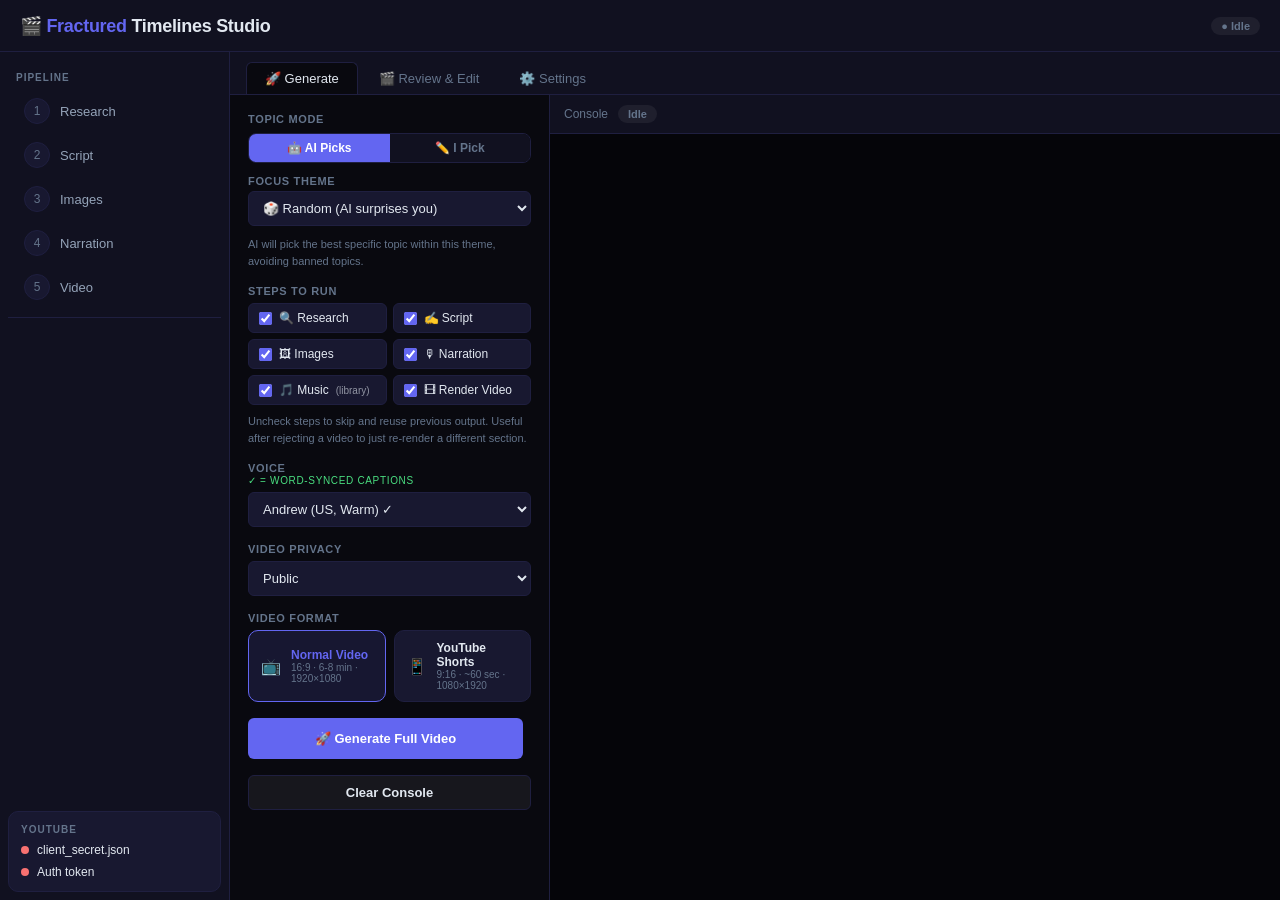
==== gui_templates/index.html @ 2333ca4b "Initial release — YouTube AI Studio v1.0" ====
<!DOCTYPE html>
<html lang="en">
<head>
<meta charset="UTF-8">
<meta name="viewport" content="width=device-width, initial-scale=1.0">
<title>YouTube AI Agent Studio</title>
<style>
*,*::before,*::after{box-sizing:border-box;margin:0;padding:0}
:root{
  --bg:#09090f;--surface:#111120;--surface2:#181830;--border:#1f1f40;
  --primary:#6366f1;--accent:#a78bfa;--amber:#fbbf24;
  --green:#34d399;--red:#f87171;--blue:#60a5fa;
  --text:#e2e8f0;--muted:#64748b;--dim:#94a3b8;
  --r:10px;--r-sm:6px;
}
html,body{height:100%;overflow:hidden;font-family:-apple-system,BlinkMacSystemFont,"Segoe UI",sans-serif;background:var(--bg);color:var(--text);font-size:14px}

/* ── Layout ── */
.app{display:grid;grid-template-columns:230px 1fr;grid-template-rows:52px 1fr;height:100vh}
.topbar{grid-column:1/-1;background:var(--surface);border-bottom:1px solid var(--border);
  display:flex;align-items:center;gap:12px;padding:0 20px;z-index:10}
.topbar .logo{font-size:18px;font-weight:700;color:var(--text);letter-spacing:-.3px}
.topbar .logo span{color:var(--primary)}
.topbar-right{margin-left:auto;display:flex;align-items:center;gap:10px}
.sidebar{background:var(--surface);border-right:1px solid var(--border);
  display:flex;flex-direction:column;overflow:hidden;padding-top:8px}
.main{overflow:hidden;display:flex;flex-direction:column;min-height:0;height:100%}

/* ── Sidebar stages ── */
.section-label{font-size:10px;font-weight:600;letter-spacing:.1em;color:var(--muted);
  padding:12px 16px 6px;text-transform:uppercase}
.stage{display:flex;align-items:center;gap:10px;padding:8px 16px;
  border-radius:var(--r-sm);margin:1px 8px;cursor:default;transition:background .15s}
.stage:hover{background:rgba(255,255,255,.04)}
.stage-icon{width:26px;height:26px;border-radius:50%;display:flex;align-items:center;
  justify-content:center;font-size:12px;flex-shrink:0;border:1.5px solid var(--border)}
.stage-name{font-size:13px;color:var(--dim)}
.stage.pending .stage-icon{background:var(--surface2);color:var(--muted)}
.stage.running .stage-icon{background:rgba(99,102,241,.2);border-color:var(--primary);
  color:var(--primary);animation:pulse 1s infinite}
.stage.done .stage-icon{background:rgba(52,211,153,.15);border-color:var(--green);color:var(--green)}
.stage.error .stage-icon{background:rgba(248,113,113,.15);border-color:var(--red);color:var(--red)}
@keyframes pulse{0%,100%{opacity:1}50%{opacity:.5}}

.yt-panel{margin:auto 8px 8px;padding:12px;background:var(--surface2);
  border:1px solid var(--border);border-radius:var(--r)}
.yt-row{display:flex;align-items:center;gap:8px;margin-bottom:8px;font-size:12px}
.yt-dot{width:8px;height:8px;border-radius:50%;flex-shrink:0}
.yt-dot.ok{background:var(--green)}.yt-dot.bad{background:var(--red)}

/* ── Tabs ── */
.tabs{display:flex;gap:2px;padding:10px 16px 0;background:var(--surface);
  border-bottom:1px solid var(--border)}
.tab{padding:8px 18px;border-radius:var(--r-sm) var(--r-sm) 0 0;cursor:pointer;
  font-size:13px;font-weight:500;color:var(--muted);border:1px solid transparent;
  border-bottom:none;transition:all .15s}
.tab:hover{color:var(--text);background:rgba(255,255,255,.04)}
.tab.active{color:var(--text);background:var(--bg);border-color:var(--border);
  border-bottom-color:var(--bg)}
.tab-content{display:none;flex:1;overflow:hidden;min-height:0}
.tab-content.active{display:flex;flex-direction:column;min-height:0}
/* Settings tab: let the inner .settings-scroll div actually scroll */
#tab-settings{overflow:hidden;}

/* ── Generate tab ── */
.gen-layout{display:grid;grid-template-columns:320px 1fr;gap:0;height:100%;overflow:hidden}
.gen-options{padding:18px;border-right:1px solid var(--border);overflow-y:auto;display:flex;flex-direction:column;gap:16px}
.gen-console{display:flex;flex-direction:column;overflow:hidden}

.field-label{font-size:11px;font-weight:600;color:var(--muted);text-transform:uppercase;letter-spacing:.06em;margin-bottom:6px}
input[type=text],textarea,select{
  width:100%;background:var(--surface2);border:1px solid var(--border);
  border-radius:var(--r-sm);color:var(--text);padding:8px 10px;font-size:13px;
  font-family:inherit;transition:border-color .15s;outline:none;resize:vertical}
input[type=text]:focus,textarea:focus,select:focus{border-color:var(--primary)}
input[type=range]{width:100%;accent-color:var(--primary)}

.steps-grid{display:grid;grid-template-columns:1fr 1fr;gap:6px}
.step-check{display:flex;align-items:center;gap:7px;padding:7px 10px;
  background:var(--surface2);border:1px solid var(--border);border-radius:var(--r-sm);
  cursor:pointer;font-size:12px;transition:border-color .15s}
.step-check:hover{border-color:var(--primary)}
.step-check input{accent-color:var(--primary);cursor:pointer}

.btn{display:inline-flex;align-items:center;justify-content:center;gap:7px;
  padding:9px 18px;border:none;border-radius:var(--r-sm);font-size:13px;
  font-weight:600;cursor:pointer;transition:opacity .15s,transform .1s;
  font-family:inherit;white-space:nowrap}
.btn:hover{opacity:.88}.btn:active{transform:scale(.98)}.btn:disabled{opacity:.4;cursor:not-allowed}
.btn-primary{background:var(--primary);color:#fff}
.btn-success{background:var(--green);color:#052e16}
.btn-danger{background:rgba(248,113,113,.15);color:var(--red);border:1px solid rgba(248,113,113,.3)}
.btn-ghost{background:rgba(255,255,255,.06);color:var(--text);border:1px solid var(--border)}
.btn-amber{background:var(--amber);color:#451a03}
.btn-full{width:100%}

.console-bar{display:flex;align-items:center;gap:10px;padding:10px 14px;
  background:var(--surface);border-bottom:1px solid var(--border);font-size:12px;color:var(--muted)}
.console-body{flex:1;overflow-y:auto;padding:10px 14px;font-size:12px;
  font-family:"Consolas","Courier New",monospace;line-height:1.7;background:#050509}
.console-body::-webkit-scrollbar{width:4px}
.console-body::-webkit-scrollbar-thumb{background:var(--border);border-radius:4px}
.log-info{color:#94a3b8}
.log-warn{color:var(--amber)}
.log-error{color:var(--red)}
.log-success{color:var(--green)}
.log-stage{color:var(--accent);font-weight:600}

/* ── Review tab ── */
.review-layout{display:grid;grid-template-columns:1fr 380px;height:100%;overflow:hidden}
.review-left{display:flex;flex-direction:column;padding:16px;gap:12px;overflow-y:auto}
.review-right{border-left:1px solid var(--border);display:flex;flex-direction:column;overflow:hidden}

.video-wrap{position:relative;background:#000;border-radius:var(--r);overflow:hidden;aspect-ratio:16/9}
.video-wrap video{width:100%;height:100%;display:block}
.no-video{display:flex;align-items:center;justify-content:center;
  height:100%;color:var(--muted);font-size:13px;flex-direction:column;gap:8px}

.thumb-wrap{position:relative;border-radius:var(--r);overflow:hidden;aspect-ratio:16/9;
  background:var(--surface2);border:1px solid var(--border)}
.thumb-wrap img{width:100%;height:100%;object-fit:cover;display:block}
.thumb-wrap .no-thumb{display:flex;align-items:center;justify-content:center;
  height:100%;color:var(--muted);font-size:12px}

.edit-panel{display:flex;flex-direction:column;overflow-y:auto;padding:16px;gap:14px}
.tag-list{display:flex;flex-wrap:wrap;gap:6px;margin-top:4px}
.tag{background:rgba(99,102,241,.15);color:var(--accent);border:1px solid rgba(99,102,241,.3);
  border-radius:20px;padding:3px 10px;font-size:11px;cursor:pointer}
.tag:hover{background:rgba(99,102,241,.3)}

.upload-section{padding:14px 16px;border-top:1px solid var(--border);background:var(--surface)}
.upload-row{display:flex;gap:8px;align-items:center;margin-top:10px}
.upload-mode-btn{padding:5px 14px;border-radius:var(--r-sm);font-size:12px;font-weight:600;cursor:pointer;border:1px solid var(--border);color:var(--muted);background:transparent;transition:all .15s;font-family:inherit}
.upload-mode-btn.active{background:var(--primary);color:#fff;border-color:var(--primary)}
.upload-mode-btn:hover:not(.active){color:var(--text);background:rgba(255,255,255,.06)}
.progress-bar-wrap{height:4px;background:var(--border);border-radius:4px;overflow:hidden;margin-top:8px}
.progress-bar-fill{height:100%;background:var(--primary);border-radius:4px;transition:width .3s}

/* ── Settings tab ── */
.settings-scroll{
  /* flex:1 + height:0 is the reliable way to make a flex child scrollable */
  flex:1;height:0;
  overflow-y:auto;
  overflow-x:hidden;
  padding:16px 20px 32px;
  display:flex;flex-direction:column;gap:16px;
  /* Smooth scrolling and prevent layout blowout */
  min-height:0;
  -webkit-overflow-scrolling:touch;
}
/* Readable inputs at any zoom level */
.settings-field input,.settings-field select,.settings-field textarea{
  font-size:14px;
  min-height:34px;
  width:100%;
}
.settings-section{
  background:var(--surface);border:1px solid var(--border);
  border-radius:var(--r);overflow:hidden;flex-shrink:0;
}
.settings-header{
  padding:11px 16px;background:var(--surface2);
  border-bottom:1px solid var(--border);
  font-size:11px;font-weight:700;color:var(--muted);
  text-transform:uppercase;letter-spacing:.08em;
  display:flex;align-items:center;gap:8px;
  cursor:pointer;user-select:none;
}
.settings-header:hover{color:var(--dim)}
.settings-header .caret{margin-left:auto;transition:transform .2s;font-size:10px;opacity:.5}
.settings-section.collapsed .caret{transform:rotate(-90deg)}
.settings-section.collapsed .settings-body{display:none}
.settings-body{padding:14px 16px;display:flex;flex-direction:column;gap:10px}
/* Single-column field layout — label above input */
.settings-field{display:flex;flex-direction:column;gap:5px}
.settings-field .field-label{margin-bottom:0}
/* Two-column layout for compact pairs (speed+pitch, zoom start+end) */
.settings-cols{display:grid;grid-template-columns:1fr 1fr;gap:10px}
/* Inline row for range slider + live value */
.range-row{display:flex;align-items:center;gap:10px}
.range-row input[type=range]{flex:1}
.range-val{font-size:12px;font-weight:600;color:var(--primary);min-width:38px;text-align:right}
.voice-options{display:grid;grid-template-columns:1fr 1fr;gap:8px}

/* ── Status chips ── */
.chip{display:inline-flex;align-items:center;gap:5px;padding:3px 10px;
  border-radius:20px;font-size:11px;font-weight:600}
.chip-running{background:rgba(99,102,241,.2);color:var(--primary)}
.chip-done{background:rgba(52,211,153,.15);color:var(--green)}
.chip-idle{background:rgba(255,255,255,.06);color:var(--muted)}
.chip-error{background:rgba(248,113,113,.15);color:var(--red)}

/* ── Format selector buttons ── */
.fmt-btn{display:flex;align-items:center;gap:10px;flex:1;padding:10px 12px;
  background:var(--surface2);border:1.5px solid var(--border);border-radius:var(--r);
  cursor:pointer;text-align:left;color:var(--text);font-family:inherit;transition:all .15s}
.fmt-btn:hover{border-color:var(--primary);background:rgba(99,102,241,.08)}
.fmt-btn.fmt-active{border-color:var(--primary);background:rgba(99,102,241,.15)}
.fmt-btn.fmt-active div:first-child{color:var(--primary)}

/* ── Misc ── */
.divider{height:1px;background:var(--border);margin:4px 0}
.help-text{font-size:11px;color:var(--muted);margin-top:4px;line-height:1.5}
.url-link{color:var(--primary);text-decoration:none;font-size:12px;word-break:break-all}
.url-link:hover{text-decoration:underline}
.badge{padding:2px 8px;border-radius:20px;font-size:10px;font-weight:700;
  background:rgba(99,102,241,.2);color:var(--primary)}
.flex-row{display:flex;align-items:center;gap:8px}
</style>
</head>
<body>

<div class="app">

  <!-- ── Top bar ── -->
  <header class="topbar">
    <div class="logo">🎬 <span>Fractured</span> Timelines Studio</div>
    <div class="topbar-right">
      <span id="status-chip" class="chip chip-idle">● Idle</span>
    </div>
  </header>

  <!-- ── Sidebar ── -->
  <aside class="sidebar">
    <div class="section-label">Pipeline</div>

    <div class="stage pending" id="stage-research">
      <div class="stage-icon">1</div>
      <div>
        <div class="stage-name">Research</div>
      </div>
    </div>
    <div class="stage pending" id="stage-script">
      <div class="stage-icon">2</div>
      <div class="stage-name">Script</div>
    </div>
    <div class="stage pending" id="stage-images">
      <div class="stage-icon">3</div>
      <div class="stage-name">Images</div>
    </div>
    <div class="stage pending" id="stage-narration">
      <div class="stage-icon">4</div>
      <div class="stage-name">Narration</div>
    </div>
    <div class="stage pending" id="stage-video">
      <div class="stage-icon">5</div>
      <div class="stage-name">Video</div>
    </div>

    <div class="divider" style="margin:8px"></div>

    <div class="yt-panel">
      <div class="section-label" style="padding:0 0 8px">YouTube</div>
      <div class="yt-row">
        <div class="yt-dot bad" id="yt-secret-dot"></div>
        <span id="yt-secret-label">client_secret.json</span>
      </div>
      <div class="yt-row" style="margin-bottom:0">
        <div class="yt-dot bad" id="yt-token-dot"></div>
        <span id="yt-token-label">Auth token</span>
      </div>
    </div>
  </aside>

  <!-- ── Main ── -->
  <main class="main">
    <div class="tabs">
      <div class="tab active" onclick="switchTab('generate')">🚀 Generate</div>
      <div class="tab" onclick="switchTab('review')">🎬 Review & Edit</div>
      <div class="tab" onclick="switchTab('settings')">⚙️ Settings</div>
    </div>

    <!-- ════ GENERATE TAB ════ -->
    <div class="tab-content active" id="tab-generate">
      <div class="gen-layout">

        <!-- Options panel -->
        <div class="gen-options">
          <!-- ══ Topic / Focus selector ══ -->
          <div id="topic-section">

            <!-- Mode toggle -->
            <div class="field-label" style="margin-bottom:8px">Topic Mode</div>
            <div style="display:flex;gap:0;border:1px solid var(--border,#333);border-radius:8px;overflow:hidden;margin-bottom:12px">
              <button id="mode-ai" onclick="setTopicMode('ai')"
                style="flex:1;padding:7px 0;font-size:12px;font-weight:600;border:none;cursor:pointer;
                       background:var(--primary,#6366f1);color:#fff;transition:background .2s">
                🤖 AI Picks
              </button>
              <button id="mode-manual" onclick="setTopicMode('manual')"
                style="flex:1;padding:7px 0;font-size:12px;font-weight:600;border:none;cursor:pointer;
                       background:var(--surface,#1a1a2e);color:var(--muted,#888);transition:background .2s">
                ✏️ I Pick
              </button>
            </div>

            <!-- AI mode panel -->
            <div id="panel-ai">
              <div class="field-label" style="margin-bottom:4px">Focus Theme</div>
              <select id="focus-angle-select" style="margin-bottom:6px"
                      onchange="document.getElementById('focus-angle-custom').style.display=this.value==='__custom__'?'block':'none'">
                <option value="">🎲 Random (AI surprises you)</option>
                <option value="Theoretical Physics &amp; Time Travel">⏱ Theoretical Physics &amp; Time Travel</option>
                <option value="The Dark Forest Theory &amp; Aliens">👽 Dark Forest Theory &amp; Aliens</option>
                <option value="Existential Human Psychology &amp; Illusions">🧠 Existential Psychology &amp; Illusions</option>
                <option value="Frightening AI Futures &amp; Simulation Theory">🤖 Frightening AI Futures</option>
                <option value="Mind-bending Mathematical Paradoxes">♾ Mathematical Paradoxes</option>
                <option value="The limits of Human Biology &amp; Immortality">🧬 Human Biology &amp; Immortality</option>
                <option value="Quantum Mechanics &amp; Alternate Realities">⚛ Quantum Mechanics &amp; Alternate Realities</option>
                <option value="Cosmic scale, Black Holes, and the end of the Universe">🌌 Black Holes &amp; End of Universe</option>
                <option value="Neuroscience &amp; the Mystery of Consciousness">🔬 Neuroscience &amp; Consciousness</option>
                <option value="Ancient Civilisations &amp; Lost History">🏛 Ancient Civilisations &amp; Lost History</option>
                <option value="Cutting-edge Biotechnology &amp; Genetic Engineering">🧪 Biotech &amp; Genetic Engineering</option>
                <option value="The Future of Space Colonisation">🚀 Future of Space Colonisation</option>
                <option value="__custom__">✏️ Custom theme…</option>
              </select>
              <input type="text" id="focus-angle-custom"
                     placeholder="Describe your custom theme…"
                     style="display:none;margin-bottom:6px">
              <div class="help-text">AI will pick the best specific topic within this theme, avoiding banned topics.</div>
            </div>

            <!-- Manual mode panel -->
            <div id="panel-manual" style="display:none">
              <div class="field-label" style="margin-bottom:4px">Exact Topic</div>
              <input type="text" id="topic-input"
                     placeholder="e.g. Why black holes might be the key to time travel">
              <div class="help-text">Gemini will write a script about <strong>this exact topic</strong> — no creative substitution.</div>
            </div>

          </div>

          <div>
            <div class="field-label">Steps to run</div>
            <div class="steps-grid">
              <label class="step-check"><input type="checkbox" id="step-research" checked> 🔍 Research</label>
              <label class="step-check"><input type="checkbox" id="step-script" checked> ✍️ Script</label>
              <label class="step-check"><input type="checkbox" id="step-images" checked> 🖼 Images</label>
              <label class="step-check"><input type="checkbox" id="step-narration" checked> 🎙 Narration</label>
              <label class="step-check"><input type="checkbox" id="step-music" checked> 🎵 Music <span style="font-size:10px;opacity:0.6">(library)</span></label>
              <label class="step-check"><input type="checkbox" id="step-video" checked> 🎞 Render Video</label>
            </div>
            <div class="help-text" style="margin-top:8px">Uncheck steps to skip and reuse previous output. Useful after rejecting a video to just re-render a different section.</div>
          </div>

          <div>
            <div class="field-label">Voice<br><span style="font-size:10px;font-weight:400;color:var(--success,#4ade80)">✓ = word-synced captions</span></div>
            <select id="quick-voice" onchange="applyQuickVoice(this.value)">
              <option value="en-US-AndrewNeural">Andrew (US, Warm) ✓</option>
              <option value="en-US-BrianNeural">Brian (US, Calm)</option>
              <option value="en-GB-LibbyNeural">Libby (UK, Clear) ✓</option>
              <option value="en-US-GuyNeural">Guy (US, Neutral)</option>
              <option value="en-GB-RyanNeural">Ryan (UK, Warm)</option>
              <option value="en-US-AriaNeural">Aria (US, Female)</option>
              <option value="en-GB-SoniaNeural">Sonia (UK, Female)</option>
              <option value="en-US-ChristopherNeural">Christopher (US, Deep)</option>
            </select>
          </div>

          <div>
            <div class="field-label">Video privacy</div>
            <select id="quick-privacy">
              <option value="public">Public</option>
              <option value="unlisted">Unlisted</option>
              <option value="private">Private</option>
            </select>
          </div>

          <div>
            <div class="field-label">Video Format</div>
            <div style="display:flex;gap:8px">
              <button id="fmt-normal" class="fmt-btn fmt-active" onclick="setFormat('normal')">
                <span style="font-size:16px">📺</span>
                <span>
                  <div style="font-weight:700;font-size:12px">Normal Video</div>
                  <div style="font-size:10px;color:var(--muted)">16:9 · 6-8 min · 1920×1080</div>
                </span>
              </button>
              <button id="fmt-shorts" class="fmt-btn" onclick="setFormat('shorts')">
                <span style="font-size:16px">📱</span>
                <span>
                  <div style="font-weight:700;font-size:12px">YouTube Shorts</div>
                  <div style="font-size:10px;color:var(--muted)">9:16 · ~60 sec · 1080×1920</div>
                </span>
              </button>
            </div>
          </div>

          <div style="display:grid;grid-template-columns:1fr auto;gap:8px">
            <button class="btn btn-primary btn-full" id="gen-btn" onclick="startGeneration()" style="padding:13px">
              🚀 Generate Full Video
            </button>
            <button class="btn btn-danger" id="stop-btn" onclick="stopPipeline()"
                    style="padding:13px 16px;display:none" title="Stop after current step">
              ⏹ Stop
            </button>
          </div>
          <button class="btn btn-ghost btn-full" onclick="clearConsole()">Clear Console</button>
        </div>

        <!-- Console -->
        <div class="gen-console">
          <div class="console-bar">
            <span>Console</span>
            <span id="console-status" class="chip chip-idle">Idle</span>
          </div>
          <div class="console-body" id="console"></div>
        </div>
      </div>
    </div>

    <!-- ════ REVIEW TAB ════ -->
    <div class="tab-content" id="tab-review">
      <div class="review-layout">

        <!-- Left: video + thumbnail -->
        <div class="review-left">
          <div>
            <div class="field-label" style="margin-bottom:8px">Video Preview</div>
            <div class="video-wrap" id="video-wrap">
              <div class="no-video">
                <span style="font-size:32px">🎬</span>
                <span>Generate a video first</span>
              </div>
            </div>
          </div>

          <div>
            <div class="flex-row" style="margin-bottom:8px">
              <div class="field-label" style="margin:0">Thumbnail</div>
              <button class="btn btn-ghost" style="padding:5px 12px;font-size:11px" onclick="regenThumbnail()">↻ Regenerate</button>
            </div>
            <div class="thumb-wrap" id="thumb-wrap">
              <div class="no-thumb">No thumbnail yet</div>
            </div>
            <div class="help-text" style="margin-top:6px">Thumbnail is auto-generated from your title + stock image. Edit the title on the right and click ↻ Regenerate to update it.</div>
          </div>

          <div id="video-info" style="display:none">
            <div class="field-label" style="margin-bottom:6px">Video info</div>
            <div style="font-size:12px;color:var(--muted);display:flex;flex-direction:column;gap:4px">
              <div>Topic: <span id="info-topic" style="color:var(--dim)"></span></div>
              <div>Hook: <span id="info-hook" style="color:var(--dim)"></span></div>
            </div>
          </div>
        </div>

        <!-- Right: edit panel + upload -->
        <div class="review-right">
          <div class="edit-panel">
            <div class="field-label" style="margin-bottom:4px">Video Title</div>
            <input type="text" id="edit-title" placeholder="Video title…" oninput="markDirty()">
            <div class="help-text">Keep under 70 characters for best YouTube display.</div>

            <div>
              <div class="flex-row" style="margin-bottom:6px">
                <div class="field-label" style="margin:0">Description</div>
                <button class="btn btn-ghost" style="padding:4px 10px;font-size:11px" onclick="regenDescription()">✨ AI Rewrite</button>
              </div>
              <textarea id="edit-desc" rows="12" style="font-size:12px" placeholder="Video description…" oninput="markDirty()"></textarea>
            </div>

            <div>
              <div class="field-label" style="margin-bottom:6px">Tags <span style="color:var(--muted);font-weight:400">(click to remove)</span></div>
              <div class="tag-list" id="tag-list"></div>
              <input type="text" id="new-tag" placeholder="Add tag, press Enter" style="margin-top:8px"
                     onkeydown="if(event.key==='Enter')addTag(this.value.trim())&&(this.value='')">
            </div>

            <button class="btn btn-primary btn-full" id="save-btn" onclick="saveEdits()" disabled>Save Changes</button>

            <div id="sections-list">
              <div class="field-label" style="margin-bottom:6px">Script Sections</div>
              <div id="sections-inner" style="display:flex;flex-direction:column;gap:4px"></div>
            </div>
          </div>

          <div class="upload-section">
            <div style="font-size:12px;font-weight:600;color:var(--dim);margin-bottom:10px">Upload to YouTube</div>

            <!-- Tab switcher -->
            <div style="display:flex;gap:4px;margin-bottom:10px">
              <button class="upload-mode-btn active" id="utab-now" onclick="switchUploadMode('now')">Upload Now</button>
              <button class="upload-mode-btn" id="utab-schedule" onclick="switchUploadMode('schedule')">📅 Schedule</button>
            </div>

            <!-- Upload Now pane -->
            <div id="upane-now">
              <div class="upload-row">
                <select id="upload-privacy" style="flex:1">
                  <option value="public">Public</option>
                  <option value="unlisted">Unlisted</option>
                  <option value="private">Private</option>
                </select>
                <button class="btn btn-success" id="upload-btn" onclick="uploadToYouTube()">
                  ▲ Upload
                </button>
              </div>
            </div>

            <!-- Schedule pane -->
            <div id="upane-schedule" style="display:none">
              <div style="font-size:11px;color:var(--muted);margin-bottom:8px;line-height:1.5">
                Video uploads immediately but goes public at the chosen date &amp; time.<br>
                Requires a <strong style="color:var(--dim)">verified YouTube channel</strong>.
              </div>
              <div style="display:flex;flex-direction:column;gap:8px">
                <input type="datetime-local" id="schedule-datetime" style="font-size:12px;background:var(--surface2);border:1px solid var(--border);border-radius:var(--r-sm);color:var(--text);padding:7px 10px;outline:none;width:100%;color-scheme:dark">
                <div class="upload-row">
                  <select id="schedule-privacy" style="flex:1">
                    <option value="public">Public at scheduled time</option>
                    <option value="unlisted">Unlisted at scheduled time</option>
                  </select>
                  <button class="btn btn-amber" id="schedule-btn" onclick="scheduleUpload()">
                    📅 Schedule
                  </button>
                </div>
              </div>
            </div>

            <div class="progress-bar-wrap" id="upload-progress-wrap" style="display:none">
              <div class="progress-bar-fill" id="upload-progress-fill" style="width:0%"></div>
            </div>
            <div id="upload-status" style="font-size:11px;color:var(--muted);margin-top:6px"></div>
            <div id="yt-url-wrap" style="display:none;margin-top:6px">
              <a id="yt-url-link" class="url-link" target="_blank"></a>
            </div>
          </div>
        </div>
      </div>
    </div>

    <!-- ════ SETTINGS TAB ════ -->
    <div class="tab-content" id="tab-settings">
      <div class="settings-scroll">

        <!-- ── API Keys ── -->
        <div class="settings-section">
          <div class="settings-header" onclick="toggleSection(this)">🔑 API Keys <span class="caret">▾</span></div>
          <div class="settings-body">
            <div class="settings-field">
              <div class="field-label">Gemini API Key</div>
              <input type="text" id="s-gemini" placeholder="Your Gemini API key">
            </div>
            <div class="settings-field">
              <div class="field-label">Pexels API Key</div>
              <input type="text" id="s-pexels" placeholder="Your Pexels API key">
            </div>
            <div class="help-text">Keys are saved to config.py. Get Gemini free at <strong>aistudio.google.com</strong>, Pexels at <strong>pexels.com/api</strong>.</div>
          </div>
        </div>

        <!-- ── Channel ── -->
        <div class="settings-section">
          <div class="settings-header" onclick="toggleSection(this)">📺 Channel <span class="caret">▾</span></div>
          <div class="settings-body">
            <div class="settings-field">
              <div class="field-label">Channel Name</div>
              <input type="text" id="s-channel-name">
            </div>
            <div class="settings-field">
              <div class="field-label">Channel Description</div>
              <textarea id="s-channel-desc" rows="5" style="font-size:12px"></textarea>
              <div class="help-text">Tells the AI what kind of videos to make. Be specific about topics, style, and audience.</div>
            </div>
          </div>
        </div>

        <!-- ── Voice ── -->
        <div class="settings-section">
          <div class="settings-header" onclick="toggleSection(this)">🎙 Voice (Edge TTS — Free) <span class="caret">▾</span></div>
          <div class="settings-body">
            <div class="settings-field">
              <div class="field-label">Voice</div>
              <select id="s-voice">
                <optgroup label="✓ Word-synced captions (best quality)">
                  <option value="en-US-AndrewNeural">Andrew (US, Warm male)</option>
                  <option value="en-GB-LibbyNeural">Libby (UK, Clear female)</option>
                </optgroup>
                <optgroup label="Sentence-level captions (good quality)">
                  <option value="en-US-BrianNeural">Brian (US, Calm male)</option>
                  <option value="en-US-GuyNeural">Guy (US, Neutral male)</option>
                  <option value="en-GB-RyanNeural">Ryan (UK, Warm male)</option>
                  <option value="en-US-ChristopherNeural">Christopher (US, Deep male)</option>
                  <option value="en-US-AriaNeural">Aria (US, Expressive female)</option>
                  <option value="en-GB-SoniaNeural">Sonia (UK, Clear female)</option>
                  <option value="en-AU-NatashaNeural">Natasha (AU, female)</option>
                </optgroup>
              </select>
            </div>
            <div class="settings-cols">
              <div class="settings-field">
                <div class="field-label">Speed</div>
                <div class="range-row">
                  <input type="range" id="s-voice-rate-range" min="-20" max="20" value="-5"
                         oninput="document.getElementById('s-voice-rate').value=this.value+'%';document.getElementById('s-voice-rate-val').textContent=this.value+'%'">
                  <span class="range-val" id="s-voice-rate-val">-5%</span>
                </div>
                <input type="hidden" id="s-voice-rate" value="-5%">
              </div>
              <div class="settings-field">
                <div class="field-label">Pitch</div>
                <div class="range-row">
                  <input type="range" id="s-voice-pitch-range" min="-10" max="10" value="-3"
                         oninput="document.getElementById('s-voice-pitch').value=this.value+'Hz';document.getElementById('s-voice-pitch-val').textContent=this.value+'Hz'">
                  <span class="range-val" id="s-voice-pitch-val">-3Hz</span>
                </div>
                <input type="hidden" id="s-voice-pitch" value="-3Hz">
              </div>
            </div>
          </div>
        </div>

        <!-- ── AI Model ── -->
        <div class="settings-section">
          <div class="settings-header" onclick="toggleSection(this)">🤖 AI Model <span class="caret">▾</span></div>
          <div class="settings-body">
            <div class="settings-field">
              <div class="field-label">Starting Model</div>
              <select id="s-model">
                <option value="gemini-2.5-flash">gemini-2.5-flash — highest quality (500 req/day free)</option>
                <option value="gemini-2.5-flash-lite">gemini-2.5-flash-lite — fast + smart</option>
                <option value="gemma-4-31b-it">gemma-4-31b-it — Gemma 4 31B (strong reasoning, free)</option>
                <option value="gemini-2.0-flash" selected>gemini-2.0-flash — recommended (1500 req/day free)</option>
                <option value="gemini-2.0-flash-lite">gemini-2.0-flash-lite — fastest (1500 req/day free)</option>
                <option value="gemma-3-27b-it">gemma-3-27b-it — Gemma 3 27B</option>
                <option value="gemini-1.5-flash-001">gemini-1.5-flash-001 — reliable fallback</option>
                <option value="gemini-1.5-pro-001">gemini-1.5-pro-001 — pro quality fallback</option>
              </select>
              <div style="font-size:11px;color:var(--muted);margin-top:4px;line-height:1.5">
                The chain starts here and automatically falls back through all remaining models
                if quota or errors are hit — so generation always completes.
              </div>
            </div>
          </div>
        </div>

        <!-- ── Video Style ── -->
        <div class="settings-section">
          <div class="settings-header" onclick="toggleSection(this)">🎨 Video Style <span class="caret">▾</span></div>
          <div class="settings-body">

            <div class="settings-field">
              <div class="field-label">Overlay Opacity</div>
              <div class="range-row">
                <input type="range" id="s-overlay" min="0" max="100" value="62"
                       oninput="document.getElementById('s-overlay-val').textContent=this.value+'%'">
                <span class="range-val" id="s-overlay-val">62%</span>
              </div>
              <div class="help-text">Higher = darker overlay = easier to read text but less image visible.</div>
            </div>

            <div class="settings-field">
              <div class="field-label">Render Quality</div>
              <select id="s-render-preset">
                <option value="ultrafast">⚡ Fast (ultrafast) — quickest, larger file</option>
                <option value="veryfast">⚖️ Balanced (veryfast) — recommended</option>
                <option value="medium">🎬 High Quality (medium) — best quality, ~3× slower</option>
              </select>
            </div>

            <div class="settings-cols">
              <div class="settings-field">
                <div class="field-label">Ken Burns Zoom Start</div>
                <input type="text" id="s-kb-start" value="1.00">
              </div>
              <div class="settings-field">
                <div class="field-label">Ken Burns Zoom End</div>
                <input type="text" id="s-kb-end" value="1.10">
              </div>
            </div>

            <div class="settings-field">
              <div class="field-label">B-roll Interval</div>
              <div class="range-row">
                <input type="range" id="s-broll-interval" min="4" max="30" step="1" value="10"
                       oninput="document.getElementById('s-broll-interval-val').textContent=this.value+'s'">
                <span class="range-val" id="s-broll-interval-val">10s</span>
              </div>
              <div class="help-text">How long each background image stays on screen before crossfading. Lower = more dynamic.</div>
            </div>

            <div class="settings-field">
              <div class="field-label">B-roll Crossfade Duration</div>
              <div class="range-row">
                <input type="range" id="s-broll-xfade" min="2" max="20" step="1" value="12"
                       oninput="document.getElementById('s-broll-xfade-val').textContent=(this.value/10).toFixed(1)+'s'">
                <span class="range-val" id="s-broll-xfade-val">1.2s</span>
              </div>
              <div class="help-text">Must be less than the interval above.</div>
            </div>

          </div>
        </div>

        <!-- ── Background Music ── -->
        <div class="settings-section">
          <div class="settings-header" onclick="toggleSection(this)">🎵 Background Music <span style="font-size:10px;font-weight:400;color:var(--muted);margin-left:4px">(local library)</span> <span class="caret">▾</span></div>
          <div class="settings-body">
            <div class="settings-field">
              <label style="display:flex;align-items:center;gap:10px;cursor:pointer">
                <input type="checkbox" id="s-music-enabled" checked style="accent-color:var(--primary);width:16px;height:16px;flex-shrink:0">
                <span style="font-size:13px">Add background music from local library</span>
              </label>
            </div>
            <div class="settings-field">
              <div class="field-label">Volume</div>
              <div class="range-row">
                <input type="range" id="s-music-vol" min="0" max="100" value="12"
                       oninput="document.getElementById('s-music-vol-val').textContent=this.value+'%'">
                <span class="range-val" id="s-music-vol-val">12%</span>
              </div>
              <div class="help-text">
                <span style="color:var(--green)">0–15%</span> subtle &nbsp;·&nbsp;
                <span style="color:#f59e0b">16–35%</span> noticeable &nbsp;·&nbsp;
                <span style="color:var(--red)">36–100%</span> prominent
              </div>
            </div>
            <div class="help-text">Drop MP3 or WAV files into the <code style="background:var(--surface2);padding:1px 5px;border-radius:3px">music library/</code> folder. Tracks are shuffled and looped to match video length exactly.</div>
          </div>
        </div>

        <!-- ── Banned Topics ── -->
        <div class="settings-section">
          <div class="settings-header" onclick="toggleSection(this)">🚫 Banned Topics <span class="caret">▾</span></div>
          <div class="settings-body">
            <div class="help-text" style="margin-bottom:4px">
              Topics listed here are excluded from AI research. Add a topic after you make a video so you never repeat yourself.<br>
              Built-in banned: <em>Boltzmann Brain, Simulation Theory, Quantum Immortality</em> — always applied, don't list them again.
            </div>
            <textarea id="s-banned-topics" rows="6" style="font-size:12px;font-family:monospace"
                      placeholder="One topic per line, e.g:&#10;The Fermi Paradox&#10;Dark Matter&#10;String Theory"></textarea>
            <div style="display:flex;align-items:center;gap:10px">
              <button class="btn btn-ghost" style="font-size:12px;padding:6px 14px" onclick="saveBannedTopics()">💾 Save Banned Topics</button>
              <span id="banned-msg" style="font-size:12px;color:var(--green);display:none">✓ Saved</span>
            </div>
            <div class="help-text">You can also directly edit <code style="background:var(--surface2);padding:1px 5px;border-radius:3px">banned_topics.txt</code>. Changes take effect on the next Research run.</div>
          </div>
        </div>

        <!-- ── Save ── -->
        <div style="display:flex;gap:10px;padding-bottom:8px">
          <button class="btn btn-primary" onclick="saveSettings()">💾 Save All Settings</button>
          <button class="btn btn-ghost" onclick="loadSettings()">↺ Reload</button>
        </div>
        <div id="settings-msg" style="font-size:12px;color:var(--green);display:none">✓ Settings saved</div>

      </div>
    </div>
  </main>
</div>

<script>
// ══════════════════════════════════════════════════════════
//  TAB SWITCHING
// ══════════════════════════════════════════════════════════
function switchTab(name) {
  document.querySelectorAll('.tab').forEach((t,i) => {
    const names = ['generate','review','settings'];
    t.classList.toggle('active', names[i] === name);
  });
  document.querySelectorAll('.tab-content').forEach(c => c.classList.remove('active'));
  document.getElementById('tab-'+name).classList.add('active');
  if (name === 'review') {
    loadReviewData();
    // Pre-fill schedule datetime to tomorrow 9am if blank
    const dtEl = document.getElementById('schedule-datetime');
    if (dtEl && !dtEl.value) {
      const t = new Date(); t.setDate(t.getDate()+1); t.setHours(9,0,0,0);
      dtEl.value = t.toISOString().slice(0,16);
    }
  }
  if (name === 'settings') loadSettings();
}

// ══════════════════════════════════════════════════════════
//  CONSOLE HELPERS
// ══════════════════════════════════════════════════════════
const cons = document.getElementById('console');
function _log(msg, cls='log-info') {
  const el = document.createElement('div');
  el.className = cls;
  // Pretty-format known prefixes
  if (msg.startsWith('[ERROR]'))  el.className = 'log-error';
  else if (msg.startsWith('[WARN]')) el.className = 'log-warn';
  else if (msg.includes('✅') || msg.includes('done') || msg.includes('saved'))
    el.className = 'log-success';
  else if (msg.startsWith('[STAGE]')) {
    el.className = 'log-stage';
    const [name, status] = msg.replace('[STAGE] ','').split(':');
    msg = `Stage: ${name} → ${status}`;
  }
  el.textContent = msg;
  cons.appendChild(el);
  cons.scrollTop = cons.scrollHeight;
}
function clearConsole() { cons.innerHTML = ''; }

// ══════════════════════════════════════════════════════════
//  PIPELINE
// ══════════════════════════════════════════════════════════
let _es = null;
let _pollInterval = null;

// ── Video format toggle ───────────────────────────────────
let _videoType = 'normal';

function setTopicMode(mode) {
  const isAI = mode === 'ai';
  // Toggle button styles
  document.getElementById('mode-ai').style.background     = isAI ? 'var(--primary,#6366f1)' : 'var(--surface,#1a1a2e)';
  document.getElementById('mode-ai').style.color          = isAI ? '#fff' : 'var(--muted,#888)';
  document.getElementById('mode-manual').style.background = isAI ? 'var(--surface,#1a1a2e)' : 'var(--primary,#6366f1)';
  document.getElementById('mode-manual').style.color      = isAI ? 'var(--muted,#888)' : '#fff';
  // Show correct panel
  document.getElementById('panel-ai').style.display     = isAI ? 'block' : 'none';
  document.getElementById('panel-manual').style.display = isAI ? 'none'  : 'block';
}

function setFormat(type) {
  _videoType = type;
  document.getElementById('fmt-normal').classList.toggle('fmt-active', type === 'normal');
  document.getElementById('fmt-shorts').classList.toggle('fmt-active', type === 'shorts');
  // Update generate button label
  document.getElementById('gen-btn').textContent =
    type === 'shorts' ? '📱 Generate YouTube Short' : '🚀 Generate Full Video';
  // Update manual mode placeholder for Shorts vs Normal
  const manualInput = document.getElementById('topic-input');
  if (manualInput) {
    manualInput.placeholder = type === 'shorts'
      ? 'e.g. Why the universe has no centre'
      : 'e.g. Why black holes might be the key to time travel';
  }
}

function startGeneration() {
  const steps = [];
  if (document.getElementById('step-research').checked)  steps.push('research');
  if (document.getElementById('step-script').checked)    steps.push('script');
  if (document.getElementById('step-images').checked)    steps.push('images');
  if (document.getElementById('step-narration').checked) steps.push('narration');
  if (document.getElementById('step-music').checked)     steps.push('music');
  if (document.getElementById('step-video').checked)     steps.push('video');

  // Build topic payload from whichever mode is active
  let topic       = '';
  let focus_angle = '';
  const mode = document.getElementById('panel-manual').style.display === 'none' ? 'ai' : 'manual';
  if (mode === 'manual') {
    topic = (document.getElementById('topic-input').value || '').trim();
  } else {
    const sel = document.getElementById('focus-angle-select').value;
    if (sel === '__custom__') {
      focus_angle = (document.getElementById('focus-angle-custom').value || '').trim();
    } else {
      focus_angle = sel;   // empty string = random; named string = specific angle
    }
  }

  clearConsole();
  setRunning(true);

  fetch('/api/run', {
    method: 'POST',
    headers: {'Content-Type':'application/json'},
    body: JSON.stringify({steps, topic, focus_angle, video_type: _videoType})
  }).then(r => r.json()).then(d => {
    if (!d.ok) { _log('Error: '+d.error, 'log-error'); setRunning(false); return; }
    _log('Pipeline started…');
    startSSE();
  });
}

function startSSE() {
  if (_es) _es.close();
  _es = new EventSource('/api/stream');
  _es.onmessage = e => {
    const d = JSON.parse(e.data);
    if (d.kind === 'ping') return;
    if (d.kind === 'stage') {
      const [name, status] = d.msg.split(':');
      updateStage(name, status);
      _log(`[STAGE] ${name}:${status}`, 'log-stage');
    } else if (d.kind === 'log') {
      _log(d.msg);
    } else if (d.kind === 'done') {
      setRunning(false);
      _log('✅ All done! Switch to Review & Edit tab.', 'log-success');
      _es.close();
      pollStatus();
    } else if (d.kind === 'stopped') {
      setRunning(false);
      document.getElementById('stop-btn').disabled = false;
      document.getElementById('stop-btn').textContent = '⏹ Stop';
      _log('⏹ Pipeline stopped.', 'log-warn');
      _es.close();
    } else if (d.kind === 'error') {
      setRunning(false);
      _log('❌ '+d.msg, 'log-error');
      _es.close();
    }
  };
  _es.onerror = () => { _es.close(); setRunning(false); };
}

function setRunning(running) {
  document.getElementById('gen-btn').disabled = running;
  document.getElementById('stop-btn').style.display = running ? '' : 'none';
  document.getElementById('console-status').className = 
    running ? 'chip chip-running' : 'chip chip-idle';
  document.getElementById('console-status').textContent = 
    running ? '⟳ Running' : 'Idle';
  document.getElementById('status-chip').className =
    running ? 'chip chip-running' : 'chip chip-idle';
  document.getElementById('status-chip').textContent =
    running ? '⟳ Running' : '● Idle';
}

function stopPipeline() {
  const btn = document.getElementById('stop-btn');
  btn.disabled = true;
  btn.textContent = '⏳ Stopping…';
  fetch('/api/stop', {method: 'POST'})
    .then(r => r.json())
    .then(d => {
      if (!d.ok) { btn.disabled = false; btn.textContent = '⏹ Stop'; }
    });
}

function updateStage(name, status) {
  const el = document.getElementById('stage-'+name);
  if (!el) return;
  el.className = 'stage '+status;
  const icons = {pending:'○', running:'⟳', done:'✓', error:'✗'};
  el.querySelector('.stage-icon').textContent = icons[status] || status[0];
}

// ══════════════════════════════════════════════════════════
//  STATUS POLL
// ══════════════════════════════════════════════════════════
function pollStatus() {
  fetch('/api/status').then(r => r.json()).then(d => {
    // Update all stages
    for (const [name, status] of Object.entries(d.stages)) updateStage(name, status);
    // Upload progress
    if (d.uploading) {
      document.getElementById('upload-progress-wrap').style.display = 'block';
      document.getElementById('upload-progress-fill').style.width = d.upload_pct+'%';
      document.getElementById('upload-status').textContent = `Uploading… ${d.upload_pct}%`;
      setTimeout(pollStatus, 800);
    } else if (d.upload_pct === 100 && d.yt_url) {
      document.getElementById('upload-progress-fill').style.width = '100%';
      document.getElementById('upload-status').textContent = 'Uploaded!';
      document.getElementById('yt-url-wrap').style.display = 'block';
      const link = document.getElementById('yt-url-link');
      link.href = d.yt_url; link.textContent = d.yt_url;
    }
  });
}

setInterval(pollStatus, 3000);

// ══════════════════════════════════════════════════════════
//  YOUTUBE STATUS
// ══════════════════════════════════════════════════════════
function checkYtStatus() {
  fetch('/api/yt-status').then(r=>r.json()).then(d => {
    const sd = document.getElementById('yt-secret-dot');
    const sl = document.getElementById('yt-secret-label');
    const td = document.getElementById('yt-token-dot');
    const tl = document.getElementById('yt-token-label');
    sd.className = 'yt-dot '+(d.secret?'ok':'bad');
    sl.textContent = d.secret ? 'client_secret.json ✓' : 'client_secret.json missing';
    td.className = 'yt-dot '+(d.token?'ok':'bad');
    tl.textContent = d.token ? 'Auth token ✓' : 'Not authenticated';
  });
}
checkYtStatus();
setInterval(checkYtStatus, 10000);

// ══════════════════════════════════════════════════════════
//  REVIEW & EDIT
// ══════════════════════════════════════════════════════════
let _currentTags = [];
let _dirty = false;

function loadReviewData() {
  // Video
  fetch('/api/status').then(r=>r.json()).then(d => {
    const vw = document.getElementById('video-wrap');
    const tw = document.getElementById('thumb-wrap');
    // Adapt aspect ratio for Shorts vs Normal
    const isShorts = d.video_type === 'shorts';
    if (vw) {
      vw.style.aspectRatio = isShorts ? '9/16' : '16/9';
      vw.style.maxWidth    = isShorts ? '340px' : '';
      vw.style.margin      = isShorts ? '0 auto' : '';
    }
    if (tw) {
      tw.style.aspectRatio = isShorts ? '9/16' : '16/9';
      tw.style.maxWidth    = isShorts ? '340px' : '';
      tw.style.margin      = isShorts ? '0 auto' : '';
    }
    if (d.has_video) {
      vw.innerHTML = `<video controls><source src="/video?t=${Date.now()}" type="video/mp4"></video>`;
    }
    if (d.has_thumb) {
      tw.innerHTML = `<img id="thumb-img" src="/thumbnail/${Date.now()}" alt="Thumbnail">`;
    }
  });
  // Script data
  fetch('/api/output').then(r=>r.json()).then(d => {
    document.getElementById('edit-title').value  = d.title  || '';
    document.getElementById('edit-desc').value   = d.description || '';
    _currentTags = d.tags || [];
    renderTags();
    // Info
    if (d.topic) {
      document.getElementById('video-info').style.display = 'block';
      document.getElementById('info-topic').textContent = d.topic;
      document.getElementById('info-hook').textContent  = d.hook;
    }
    // Sections
    const si = document.getElementById('sections-inner');
    si.innerHTML = '';
    (d.sections||[]).forEach(s => {
      const el = document.createElement('div');
      el.style.cssText='padding:8px 10px;background:var(--surface2);border:1px solid var(--border);border-radius:var(--r-sm);font-size:12px';
      el.innerHTML = `<span style="color:var(--accent);font-weight:600">[${s.id}]</span> <span style="color:var(--text)">${s.title||''}</span><div style="color:var(--muted);margin-top:2px;font-size:11px">${(s.narration||'').substring(0,80)}…</div>`;
      si.appendChild(el);
    });
    _dirty = false;
    document.getElementById('save-btn').disabled = true;
  });
}

function renderTags() {
  const tl = document.getElementById('tag-list');
  tl.innerHTML = '';
  _currentTags.forEach((tag, i) => {
    const el = document.createElement('span');
    el.className = 'tag';
    el.textContent = '#'+tag;
    el.onclick = () => { _currentTags.splice(i,1); renderTags(); markDirty(); };
    tl.appendChild(el);
  });
}

function addTag(val) {
  if (!val) return false;
  _currentTags.push(val.replace('#',''));
  renderTags(); markDirty();
  return true;
}

function markDirty() {
  _dirty = true;
  document.getElementById('save-btn').disabled = false;
}

function saveEdits() {
  const title = document.getElementById('edit-title').value.trim();
  const desc  = document.getElementById('edit-desc').value;
  fetch('/api/save-output', {
    method:'POST', headers:{'Content-Type':'application/json'},
    body: JSON.stringify({title, description: desc, tags: _currentTags})
  }).then(r=>r.json()).then(d => {
    if (d.ok) {
      document.getElementById('save-btn').disabled = true;
      document.getElementById('save-btn').textContent = '✓ Saved';
      setTimeout(()=>{document.getElementById('save-btn').textContent='Save Changes';},1500);
      _dirty = false;
    }
  });
}

function regenDescription() {
  const btn = event.target;
  btn.disabled = true; btn.textContent = '⟳ Rewriting…';
  fetch('/api/regenerate-description', {method:'POST'}).then(r=>r.json()).then(d => {
    btn.disabled = false; btn.textContent = '✨ AI Rewrite';
    if (d.ok) {
      document.getElementById('edit-desc').value = d.description;
      markDirty();
    } else alert('Error: '+d.error);
  });
}

function regenThumbnail() {
  const title = document.getElementById('edit-title').value.trim();
  fetch('/api/regenerate-thumbnail', {
    method:'POST', headers:{'Content-Type':'application/json'},
    body: JSON.stringify({title})
  }).then(r=>r.json()).then(d => {
    if (d.ok) {
      const tw = document.getElementById('thumb-wrap');
      const ts = d.ts || Date.now();
      tw.innerHTML = `<img src="/thumbnail/${ts}" alt="Thumbnail" style="width:100%;height:100%;object-fit:cover">`;
    } else alert('Thumbnail error: '+d.error);
  });
}

function switchUploadMode(mode) {
  document.querySelectorAll('.upload-mode-btn').forEach(b => b.classList.remove('active'));
  document.getElementById('utab-'+mode).classList.add('active');
  document.getElementById('upane-now').style.display      = mode==='now'      ? '' : 'none';
  document.getElementById('upane-schedule').style.display = mode==='schedule' ? '' : 'none';
}

function scheduleUpload() {
  const dt = document.getElementById('schedule-datetime').value;
  if (!dt) { alert('Please pick a date and time.'); return; }
  // Convert local datetime to RFC 3339 (UTC) as YouTube requires
  const publishAt = new Date(dt).toISOString();
  const privacy   = document.getElementById('schedule-privacy').value;
  const btn = document.getElementById('schedule-btn');
  btn.disabled = true; btn.textContent = '⏳ Uploading…';
  document.getElementById('upload-progress-wrap').style.display = 'block';
  document.getElementById('upload-status').textContent = 'Uploading (will go public at scheduled time)…';
  fetch('/api/upload', {
    method: 'POST',
    headers: {'Content-Type': 'application/json'},
    body: JSON.stringify({privacy, publish_at: publishAt})
  }).then(r => r.json()).then(d => {
    btn.disabled = false; btn.textContent = '📅 Schedule';
    if (!d.ok) {
      document.getElementById('upload-status').textContent = 'Error: '+d.error;
      return;
    }
    pollStatus();
  });
}

function uploadToYouTube() {
  const btn = document.getElementById('upload-btn');
  const privacy = document.getElementById('upload-privacy').value;
  btn.disabled = true;
  document.getElementById('upload-progress-wrap').style.display = 'block';
  document.getElementById('upload-status').textContent = 'Starting upload…';
  fetch('/api/upload', {
    method:'POST', headers:{'Content-Type':'application/json'},
    body: JSON.stringify({privacy})
  }).then(r=>r.json()).then(d => {
    if (!d.ok) {
      btn.disabled = false;
      document.getElementById('upload-status').textContent = 'Error: '+d.error;
      return;
    }
    pollStatus();
  });
}

// ══════════════════════════════════════════════════════════
//  SETTINGS
// ══════════════════════════════════════════════════════════
// ── Collapsible settings sections ────────────────────────
function toggleSection(header) {
  header.closest('.settings-section').classList.toggle('collapsed');
}

function loadSettings() {
  fetch('/api/settings').then(r=>r.json()).then(d => {
    document.getElementById('s-gemini').value       = d.gemini_key  || '';
    document.getElementById('s-pexels').value       = d.pexels_key  || '';
    document.getElementById('s-channel-name').value = d.channel_name|| '';
    document.getElementById('s-channel-desc').value = d.channel_desc|| '';
    document.getElementById('s-voice').value        = d.voice_id    || 'en-US-AndrewNeural';
    // Rate: sync hidden input, range slider, and display span
    const rate = d.voice_rate || '-5%';
    const rateNum = parseInt(rate) || -5;
    document.getElementById('s-voice-rate').value          = rate;
    document.getElementById('s-voice-rate-range').value    = rateNum;
    document.getElementById('s-voice-rate-val').textContent = rate;
    // Pitch: sync hidden input, range slider, and display span
    const pitch = d.voice_pitch || '-3Hz';
    const pitchNum = parseInt(pitch) || -3;
    document.getElementById('s-voice-pitch').value           = pitch;
    document.getElementById('s-voice-pitch-range').value     = pitchNum;
    document.getElementById('s-voice-pitch-val').textContent = pitch;
    document.getElementById('s-model').value        = d.gemini_model|| 'gemini-2.0-flash';
    const ov = Math.round((parseFloat(d.overlay)||0.62)*100);
    document.getElementById('s-overlay').value      = ov;
    document.getElementById('s-overlay-val').textContent = ov+'%';
    document.getElementById('s-kb-start').value     = d.kb_start || '1.00';
    document.getElementById('s-kb-end').value       = d.kb_end   || '1.10';
    // Music settings
    document.getElementById('s-music-enabled').checked = d.music_enabled !== false;
    const mvol = Math.round((parseFloat(d.music_volume) || 0.12) * 100);
    document.getElementById('s-music-vol').value = mvol;
    document.getElementById('s-music-vol-val').textContent = mvol + '%';
    // Sync quick-voice dropdown
    document.getElementById('quick-voice').value = d.voice_id || 'en-US-AndrewNeural';
    document.getElementById('quick-privacy').value = d.privacy || 'public';
    document.getElementById('upload-privacy').value = d.privacy || 'public';

    // Render preset
    if (d.render_preset) document.getElementById('s-render-preset').value = d.render_preset;

    // B-roll interval (stored as float seconds, slider is integer seconds)
    const bri = Math.round(parseFloat(d.broll_interval) || 10);
    document.getElementById('s-broll-interval').value = bri;
    document.getElementById('s-broll-interval-val').textContent = bri + 's';

    // B-roll crossfade (stored as float, slider is tenths of a second * 10)
    const brx = Math.round((parseFloat(d.broll_xfade) || 1.2) * 10);
    document.getElementById('s-broll-xfade').value = brx;
    document.getElementById('s-broll-xfade-val').textContent = (brx / 10).toFixed(1) + 's';
  });

  // Load banned topics separately
  fetch('/api/banned-topics').then(r=>r.json()).then(d => {
    // Show only user-added topics (not the built-ins, which are always applied)
    const builtin = ['The Boltzmann Brain', 'Simulation Theory', 'Quantum Immortality'];
    const userTopics = (d.topics || []).filter(t => !builtin.includes(t));
    document.getElementById('s-banned-topics').value = userTopics.join('\n');
  });
}

function saveSettings() {
  const rate  = document.getElementById('s-voice-rate').value;
  const pitch = document.getElementById('s-voice-pitch').value;
  const ov    = parseInt(document.getElementById('s-overlay').value)/100;
  fetch('/api/save-settings', {
    method:'POST', headers:{'Content-Type':'application/json'},
    body: JSON.stringify({
      gemini_key:   document.getElementById('s-gemini').value,
      pexels_key:   document.getElementById('s-pexels').value,
      channel_name: document.getElementById('s-channel-name').value,
      channel_desc: document.getElementById('s-channel-desc').value,
      voice_id:     document.getElementById('s-voice').value,
      voice_rate:   rate,
      voice_pitch:  pitch,
      gemini_model: document.getElementById('s-model').value,
      overlay:      ov,
      kb_start:     parseFloat(document.getElementById('s-kb-start').value),
      kb_end:       parseFloat(document.getElementById('s-kb-end').value),
      music_enabled: document.getElementById('s-music-enabled').checked,
      music_volume:  parseInt(document.getElementById('s-music-vol').value) / 100,
      privacy:      document.getElementById('quick-privacy').value,
      render_preset: document.getElementById('s-render-preset').value,
      broll_interval: parseInt(document.getElementById('s-broll-interval').value),
      broll_xfade:    parseInt(document.getElementById('s-broll-xfade').value) / 10,
    })
  }).then(r=>r.json()).then(d => {
    const msg = document.getElementById('settings-msg');
    if (d.ok) {
      msg.style.display = 'block'; msg.style.color='var(--green)';
      msg.textContent = '✓ Settings saved to config.py';
    } else {
      msg.style.display = 'block'; msg.style.color='var(--red)';
      msg.textContent = '✗ '+d.error;
    }
    setTimeout(()=>{msg.style.display='none';},3000);
  });
}

function applyQuickVoice(val) {
  document.getElementById('s-voice').value = val;
  fetch('/api/save-settings', {
    method:'POST', headers:{'Content-Type':'application/json'},
    body: JSON.stringify({voice_id: val})
  });
}

// ── Banned Topics ────────────────────────────────────────
function saveBannedTopics() {
  const raw    = document.getElementById('s-banned-topics').value;
  const topics = raw.split('\n')
    .map(t => t.trim())
    .filter(t => t && !t.startsWith('#'));
  fetch('/api/save-banned-topics', {
    method: 'POST', headers: {'Content-Type': 'application/json'},
    body: JSON.stringify({topics})
  }).then(r=>r.json()).then(d => {
    const msg = document.getElementById('banned-msg');
    msg.style.display = 'inline';
    msg.style.color   = d.ok ? 'var(--green)' : 'var(--red)';
    msg.textContent   = d.ok ? '✓ Saved' : '✗ ' + (d.error || 'Error');
    setTimeout(() => { msg.style.display = 'none'; }, 2500);
  });
}

// ══════════════════════════════════════════════════════════
//  INIT
// ══════════════════════════════════════════════════════════
loadSettings();
pollStatus();
</script>
</body>
</html>
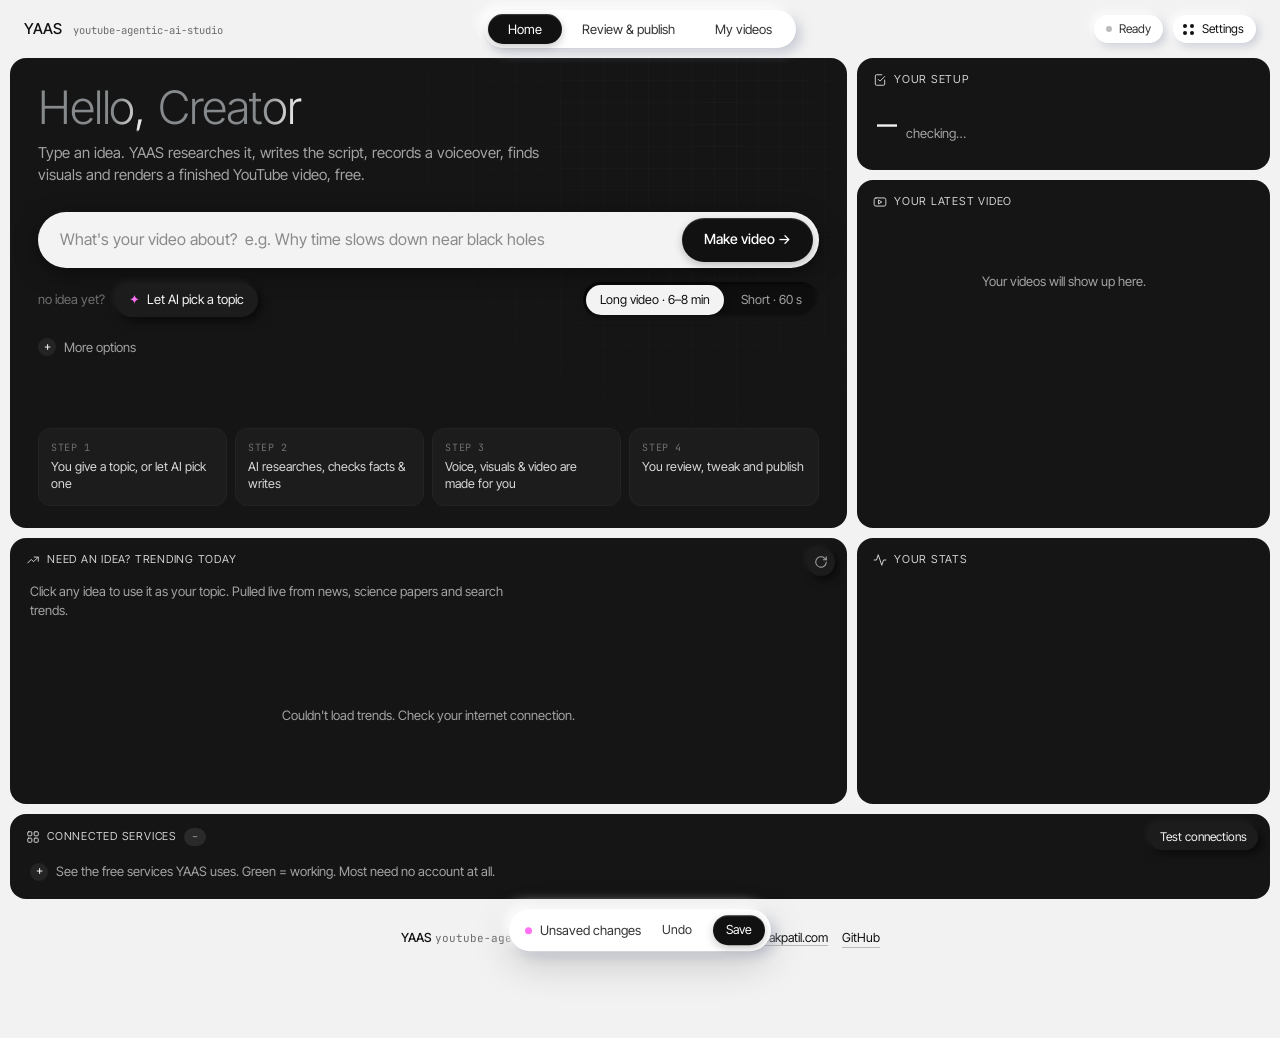
==== commit f9ffd22b: "YAAS v2: free API stack, simpler UI, thumbnail designer, watermark Rename the app to YAAS (youtube-a" ====
--- a/gui_templates/index.html
+++ b/gui_templates/index.html
@@ -3,1288 +3,1654 @@
 <head>
 <meta charset="UTF-8">
 <meta name="viewport" content="width=device-width, initial-scale=1.0">
-<title>YouTube AI Agent Studio</title>
+<title>YAAS — youtube-agentic-ai-studio</title>
+<link rel="preconnect" href="https://fonts.googleapis.com">
+<link rel="preconnect" href="https://fonts.gstatic.com" crossorigin>
+<link href="https://fonts.googleapis.com/css2?family=Inter+Tight:wght@300;400;500;600&family=JetBrains+Mono:wght@300;400;500&display=swap" rel="stylesheet">
 <style>
-*,*::before,*::after{box-sizing:border-box;margin:0;padding:0}
-:root{
-  --bg:#09090f;--surface:#111120;--surface2:#181830;--border:#1f1f40;
-  --primary:#6366f1;--accent:#a78bfa;--amber:#fbbf24;
-  --green:#34d399;--red:#f87171;--blue:#60a5fa;
-  --text:#e2e8f0;--muted:#64748b;--dim:#94a3b8;
-  --r:10px;--r-sm:6px;
-}
-html,body{height:100%;overflow:hidden;font-family:-apple-system,BlinkMacSystemFont,"Segoe UI",sans-serif;background:var(--bg);color:var(--text);font-size:14px}
-
-/* ── Layout ── */
-.app{display:grid;grid-template-columns:230px 1fr;grid-template-rows:52px 1fr;height:100vh}
-.topbar{grid-column:1/-1;background:var(--surface);border-bottom:1px solid var(--border);
-  display:flex;align-items:center;gap:12px;padding:0 20px;z-index:10}
-.topbar .logo{font-size:18px;font-weight:700;color:var(--text);letter-spacing:-.3px}
-.topbar .logo span{color:var(--primary)}
-.topbar-right{margin-left:auto;display:flex;align-items:center;gap:10px}
-.sidebar{background:var(--surface);border-right:1px solid var(--border);
-  display:flex;flex-direction:column;overflow:hidden;padding-top:8px}
-.main{overflow:hidden;display:flex;flex-direction:column;min-height:0;height:100%}
-
-/* ── Sidebar stages ── */
-.section-label{font-size:10px;font-weight:600;letter-spacing:.1em;color:var(--muted);
-  padding:12px 16px 6px;text-transform:uppercase}
-.stage{display:flex;align-items:center;gap:10px;padding:8px 16px;
-  border-radius:var(--r-sm);margin:1px 8px;cursor:default;transition:background .15s}
-.stage:hover{background:rgba(255,255,255,.04)}
-.stage-icon{width:26px;height:26px;border-radius:50%;display:flex;align-items:center;
-  justify-content:center;font-size:12px;flex-shrink:0;border:1.5px solid var(--border)}
-.stage-name{font-size:13px;color:var(--dim)}
-.stage.pending .stage-icon{background:var(--surface2);color:var(--muted)}
-.stage.running .stage-icon{background:rgba(99,102,241,.2);border-color:var(--primary);
-  color:var(--primary);animation:pulse 1s infinite}
-.stage.done .stage-icon{background:rgba(52,211,153,.15);border-color:var(--green);color:var(--green)}
-.stage.error .stage-icon{background:rgba(248,113,113,.15);border-color:var(--red);color:var(--red)}
-@keyframes pulse{0%,100%{opacity:1}50%{opacity:.5}}
-
-.yt-panel{margin:auto 8px 8px;padding:12px;background:var(--surface2);
-  border:1px solid var(--border);border-radius:var(--r)}
-.yt-row{display:flex;align-items:center;gap:8px;margin-bottom:8px;font-size:12px}
-.yt-dot{width:8px;height:8px;border-radius:50%;flex-shrink:0}
-.yt-dot.ok{background:var(--green)}.yt-dot.bad{background:var(--red)}
-
-/* ── Tabs ── */
-.tabs{display:flex;gap:2px;padding:10px 16px 0;background:var(--surface);
-  border-bottom:1px solid var(--border)}
-.tab{padding:8px 18px;border-radius:var(--r-sm) var(--r-sm) 0 0;cursor:pointer;
-  font-size:13px;font-weight:500;color:var(--muted);border:1px solid transparent;
-  border-bottom:none;transition:all .15s}
-.tab:hover{color:var(--text);background:rgba(255,255,255,.04)}
-.tab.active{color:var(--text);background:var(--bg);border-color:var(--border);
-  border-bottom-color:var(--bg)}
-.tab-content{display:none;flex:1;overflow:hidden;min-height:0}
-.tab-content.active{display:flex;flex-direction:column;min-height:0}
-/* Settings tab: let the inner .settings-scroll div actually scroll */
-#tab-settings{overflow:hidden;}
-
-/* ── Generate tab ── */
-.gen-layout{display:grid;grid-template-columns:320px 1fr;gap:0;height:100%;overflow:hidden}
-.gen-options{padding:18px;border-right:1px solid var(--border);overflow-y:auto;display:flex;flex-direction:column;gap:16px}
-.gen-console{display:flex;flex-direction:column;overflow:hidden}
-
-.field-label{font-size:11px;font-weight:600;color:var(--muted);text-transform:uppercase;letter-spacing:.06em;margin-bottom:6px}
-input[type=text],textarea,select{
-  width:100%;background:var(--surface2);border:1px solid var(--border);
-  border-radius:var(--r-sm);color:var(--text);padding:8px 10px;font-size:13px;
-  font-family:inherit;transition:border-color .15s;outline:none;resize:vertical}
-input[type=text]:focus,textarea:focus,select:focus{border-color:var(--primary)}
-input[type=range]{width:100%;accent-color:var(--primary)}
-
-.steps-grid{display:grid;grid-template-columns:1fr 1fr;gap:6px}
-.step-check{display:flex;align-items:center;gap:7px;padding:7px 10px;
-  background:var(--surface2);border:1px solid var(--border);border-radius:var(--r-sm);
-  cursor:pointer;font-size:12px;transition:border-color .15s}
-.step-check:hover{border-color:var(--primary)}
-.step-check input{accent-color:var(--primary);cursor:pointer}
-
-.btn{display:inline-flex;align-items:center;justify-content:center;gap:7px;
-  padding:9px 18px;border:none;border-radius:var(--r-sm);font-size:13px;
-  font-weight:600;cursor:pointer;transition:opacity .15s,transform .1s;
-  font-family:inherit;white-space:nowrap}
-.btn:hover{opacity:.88}.btn:active{transform:scale(.98)}.btn:disabled{opacity:.4;cursor:not-allowed}
-.btn-primary{background:var(--primary);color:#fff}
-.btn-success{background:var(--green);color:#052e16}
-.btn-danger{background:rgba(248,113,113,.15);color:var(--red);border:1px solid rgba(248,113,113,.3)}
-.btn-ghost{background:rgba(255,255,255,.06);color:var(--text);border:1px solid var(--border)}
-.btn-amber{background:var(--amber);color:#451a03}
-.btn-full{width:100%}
-
-.console-bar{display:flex;align-items:center;gap:10px;padding:10px 14px;
-  background:var(--surface);border-bottom:1px solid var(--border);font-size:12px;color:var(--muted)}
-.console-body{flex:1;overflow-y:auto;padding:10px 14px;font-size:12px;
-  font-family:"Consolas","Courier New",monospace;line-height:1.7;background:#050509}
-.console-body::-webkit-scrollbar{width:4px}
-.console-body::-webkit-scrollbar-thumb{background:var(--border);border-radius:4px}
-.log-info{color:#94a3b8}
-.log-warn{color:var(--amber)}
-.log-error{color:var(--red)}
-.log-success{color:var(--green)}
-.log-stage{color:var(--accent);font-weight:600}
-
-/* ── Review tab ── */
-.review-layout{display:grid;grid-template-columns:1fr 380px;height:100%;overflow:hidden}
-.review-left{display:flex;flex-direction:column;padding:16px;gap:12px;overflow-y:auto}
-.review-right{border-left:1px solid var(--border);display:flex;flex-direction:column;overflow:hidden}
-
-.video-wrap{position:relative;background:#000;border-radius:var(--r);overflow:hidden;aspect-ratio:16/9}
-.video-wrap video{width:100%;height:100%;display:block}
-.no-video{display:flex;align-items:center;justify-content:center;
-  height:100%;color:var(--muted);font-size:13px;flex-direction:column;gap:8px}
-
-.thumb-wrap{position:relative;border-radius:var(--r);overflow:hidden;aspect-ratio:16/9;
-  background:var(--surface2);border:1px solid var(--border)}
-.thumb-wrap img{width:100%;height:100%;object-fit:cover;display:block}
-.thumb-wrap .no-thumb{display:flex;align-items:center;justify-content:center;
-  height:100%;color:var(--muted);font-size:12px}
-
-.edit-panel{display:flex;flex-direction:column;overflow-y:auto;padding:16px;gap:14px}
-.tag-list{display:flex;flex-wrap:wrap;gap:6px;margin-top:4px}
-.tag{background:rgba(99,102,241,.15);color:var(--accent);border:1px solid rgba(99,102,241,.3);
-  border-radius:20px;padding:3px 10px;font-size:11px;cursor:pointer}
-.tag:hover{background:rgba(99,102,241,.3)}
-
-.upload-section{padding:14px 16px;border-top:1px solid var(--border);background:var(--surface)}
-.upload-row{display:flex;gap:8px;align-items:center;margin-top:10px}
-.upload-mode-btn{padding:5px 14px;border-radius:var(--r-sm);font-size:12px;font-weight:600;cursor:pointer;border:1px solid var(--border);color:var(--muted);background:transparent;transition:all .15s;font-family:inherit}
-.upload-mode-btn.active{background:var(--primary);color:#fff;border-color:var(--primary)}
-.upload-mode-btn:hover:not(.active){color:var(--text);background:rgba(255,255,255,.06)}
-.progress-bar-wrap{height:4px;background:var(--border);border-radius:4px;overflow:hidden;margin-top:8px}
-.progress-bar-fill{height:100%;background:var(--primary);border-radius:4px;transition:width .3s}
-
-/* ── Settings tab ── */
-.settings-scroll{
-  /* flex:1 + height:0 is the reliable way to make a flex child scrollable */
-  flex:1;height:0;
-  overflow-y:auto;
-  overflow-x:hidden;
-  padding:16px 20px 32px;
-  display:flex;flex-direction:column;gap:16px;
-  /* Smooth scrolling and prevent layout blowout */
-  min-height:0;
-  -webkit-overflow-scrolling:touch;
-}
-/* Readable inputs at any zoom level */
-.settings-field input,.settings-field select,.settings-field textarea{
-  font-size:14px;
-  min-height:34px;
-  width:100%;
-}
-.settings-section{
-  background:var(--surface);border:1px solid var(--border);
-  border-radius:var(--r);overflow:hidden;flex-shrink:0;
-}
-.settings-header{
-  padding:11px 16px;background:var(--surface2);
-  border-bottom:1px solid var(--border);
-  font-size:11px;font-weight:700;color:var(--muted);
-  text-transform:uppercase;letter-spacing:.08em;
-  display:flex;align-items:center;gap:8px;
-  cursor:pointer;user-select:none;
-}
-.settings-header:hover{color:var(--dim)}
-.settings-header .caret{margin-left:auto;transition:transform .2s;font-size:10px;opacity:.5}
-.settings-section.collapsed .caret{transform:rotate(-90deg)}
-.settings-section.collapsed .settings-body{display:none}
-.settings-body{padding:14px 16px;display:flex;flex-direction:column;gap:10px}
-/* Single-column field layout — label above input */
-.settings-field{display:flex;flex-direction:column;gap:5px}
-.settings-field .field-label{margin-bottom:0}
-/* Two-column layout for compact pairs (speed+pitch, zoom start+end) */
-.settings-cols{display:grid;grid-template-columns:1fr 1fr;gap:10px}
-/* Inline row for range slider + live value */
-.range-row{display:flex;align-items:center;gap:10px}
-.range-row input[type=range]{flex:1}
-.range-val{font-size:12px;font-weight:600;color:var(--primary);min-width:38px;text-align:right}
-.voice-options{display:grid;grid-template-columns:1fr 1fr;gap:8px}
-
-/* ── Status chips ── */
-.chip{display:inline-flex;align-items:center;gap:5px;padding:3px 10px;
-  border-radius:20px;font-size:11px;font-weight:600}
-.chip-running{background:rgba(99,102,241,.2);color:var(--primary)}
-.chip-done{background:rgba(52,211,153,.15);color:var(--green)}
-.chip-idle{background:rgba(255,255,255,.06);color:var(--muted)}
-.chip-error{background:rgba(248,113,113,.15);color:var(--red)}
-
-/* ── Format selector buttons ── */
-.fmt-btn{display:flex;align-items:center;gap:10px;flex:1;padding:10px 12px;
-  background:var(--surface2);border:1.5px solid var(--border);border-radius:var(--r);
-  cursor:pointer;text-align:left;color:var(--text);font-family:inherit;transition:all .15s}
-.fmt-btn:hover{border-color:var(--primary);background:rgba(99,102,241,.08)}
-.fmt-btn.fmt-active{border-color:var(--primary);background:rgba(99,102,241,.15)}
-.fmt-btn.fmt-active div:first-child{color:var(--primary)}
-
-/* ── Misc ── */
-.divider{height:1px;background:var(--border);margin:4px 0}
-.help-text{font-size:11px;color:var(--muted);margin-top:4px;line-height:1.5}
-.url-link{color:var(--primary);text-decoration:none;font-size:12px;word-break:break-all}
-.url-link:hover{text-decoration:underline}
-.badge{padding:2px 8px;border-radius:20px;font-size:10px;font-weight:700;
-  background:rgba(99,102,241,.2);color:var(--primary)}
-.flex-row{display:flex;align-items:center;gap:8px}
+/* ===================== Tokens (shared with raunakpatil.com) ===================== */
+:root {
+  --bg: #f2f2f2;
+  --surface: #ffffff;
+  --card: #151515;
+  --card-2: #1c1c1c;
+  --card-3: #242424;
+  --card-line: #2a2a2a;
+  --ink: #111111;
+  --ink-2: #6b6b6b;
+  --on-card: #f3f3f3;
+  --on-card-2: #a3a3a3;
+  --on-card-3: #6f6f6f;
+  --radius: 16px;
+  --gap: 10px;
+  --bar: 58px;
+  --pad: 24px;
+  --font: "Inter Tight", system-ui, -apple-system, "Segoe UI", sans-serif;
+  --mono: "JetBrains Mono", ui-monospace, "Cascadia Mono", Consolas, monospace;
+  --ease: cubic-bezier(.7, 0, .2, 1);
+  --snap: cubic-bezier(.22, 1, .36, 1);
+  --pink: #ff70f3;
+  --green: #38ffb3;
+  --amber: #ffc94d;
+  --red: #ff5f6d;
+  --blue: #5cc8ff;
+  --violet: #a98bff;
+  --neu-hi: rgba(255, 255, 255, .95);
+  --neu-lo: rgba(163, 168, 186, .55);
+  --neu-out: -5px -5px 12px var(--neu-hi), 5px 5px 12px var(--neu-lo);
+  --neu-out-sm: -3px -3px 8px var(--neu-hi), 3px 3px 8px var(--neu-lo);
+  --neu-in-sm: inset 2px 2px 4px var(--neu-lo), inset -2px -2px 4px var(--neu-hi);
+  --dneu-out: -3px -3px 7px rgba(255, 255, 255, .05), 4px 4px 10px rgba(0, 0, 0, .55);
+  --dneu-in: inset 2px 2px 5px rgba(0, 0, 0, .6), inset -2px -2px 5px rgba(255, 255, 255, .055);
+  --key: inset 0 1px 1px rgba(255, 255, 255, .18), 0 3px 8px rgba(0, 0, 0, .22);
+}
+
+*, *::before, *::after { box-sizing: border-box; margin: 0; padding: 0; }
+body {
+  font-family: var(--font); background: var(--bg); color: var(--ink);
+  font-size: 14px; line-height: 1.45; -webkit-font-smoothing: antialiased; min-height: 100vh;
+}
+a { color: inherit; text-decoration: none; }
+button { font: inherit; color: inherit; background: none; border: 0; cursor: pointer; }
+img, video { display: block; max-width: 100%; }
+:focus-visible { outline: 2px solid #7c5cff; outline-offset: 2px; }
+::selection { background: var(--pink); color: #111; }
+[hidden] { display: none !important; }
+
+/* ===================== Top bar ===================== */
+.topbar {
+  position: sticky; top: 0; z-index: 50;
+  display: grid; grid-template-columns: 1fr auto 1fr; align-items: center;
+  height: var(--bar); padding: 0 var(--pad);
+  background: color-mix(in srgb, var(--bg) 82%, transparent);
+  backdrop-filter: blur(12px); -webkit-backdrop-filter: blur(12px);
+}
+.brand { justify-self: start; display: flex; align-items: baseline; gap: 10px; white-space: nowrap; }
+.brand b { font-size: 15px; font-weight: 500; letter-spacing: .01em; }
+.brand small { font-family: var(--mono); font-size: 10.5px; color: var(--ink-2); }
+
+.tabs {
+  position: relative; display: flex; padding: 4px;
+  background: var(--surface); border-radius: 999px;
+  box-shadow: var(--neu-out), 0 0 0 1px rgba(0, 0, 0, .04);
+}
+.tabs a {
+  position: relative; z-index: 1; padding: 6px 20px; border-radius: 999px;
+  font-size: 13px; color: #333; white-space: nowrap; transition: color .35s;
+}
+.tabs a.active { color: #fff; }
+.tabs a .dot { display: none; position: absolute; top: 5px; right: 9px; width: 6px; height: 6px; border-radius: 50%; background: var(--pink); }
+.tabs a.notify .dot { display: block; }
+.tabs-indicator {
+  position: absolute; top: 4px; bottom: 4px; left: 0; width: 0;
+  background: #111; border-radius: 999px; box-shadow: var(--key);
+  transition: transform .5s var(--ease), width .5s var(--ease);
+}
+
+.bar-right { justify-self: end; display: flex; align-items: center; gap: 10px; }
+.status-pill {
+  display: flex; align-items: center; gap: 7px; height: 28px; padding: 0 12px;
+  border-radius: 999px; background: var(--surface); box-shadow: var(--neu-out-sm), 0 0 0 1px rgba(0,0,0,.04);
+  font-size: 12px; color: #333;
+}
+.status-pill i { width: 6px; height: 6px; border-radius: 50%; background: #bbb; }
+.status-pill.running i { background: var(--pink); box-shadow: 0 0 8px var(--pink); animation: pulse 1.2s ease-in-out infinite; }
+.status-pill.done i { background: #19c983; }
+.status-pill.error i { background: var(--red); }
+@keyframes pulse { 50% { opacity: .35; } }
+
+.settings-btn {
+  display: flex; align-items: center; gap: 8px; height: 28px; padding: 0 12px 0 10px; border-radius: 999px; color: #111; font-size: 12px;
+  background: var(--surface); box-shadow: var(--neu-out-sm), 0 0 0 1px rgba(0, 0, 0, .04);
+  transition: background .45s var(--snap), color .45s var(--snap), box-shadow .45s var(--snap);
+}
+.settings-btn span { display: grid; grid-template-columns: repeat(2, 4px); gap: 3px; transition: transform .55s var(--snap); }
+.settings-btn span i { width: 4px; height: 4px; border-radius: 50%; background: currentColor; }
+.settings-btn em { font-style: normal; }
+.settings-btn:active { box-shadow: var(--neu-in-sm); }
+.settings-btn.active { background: #111; color: #fff; box-shadow: var(--key); }
+.settings-btn.active span { transform: rotate(45deg); }
+
+/* ===================== Layout ===================== */
+main { padding: 0 var(--gap) 24px; }
+.view { display: none; gap: var(--gap); grid-template-columns: repeat(24, minmax(0, 1fr)); grid-auto-rows: min-content; }
+.view.active { display: grid; }
+.s6 { grid-column: span 6; } .s8 { grid-column: span 8; } .s10 { grid-column: span 10; }
+.s12 { grid-column: span 12; } .s14 { grid-column: span 14; } .s16 { grid-column: span 16; } .s24 { grid-column: span 24; }
+.r2 { grid-row: span 2; }
+.col { display: flex; flex-direction: column; gap: var(--gap); min-width: 0; }
+.col > .card:last-child { flex: 1; }
+
+/* ===================== Cards ===================== */
+.card {
+  position: relative; overflow: hidden; isolation: isolate; min-width: 0;
+  background: var(--card); color: var(--on-card); border-radius: var(--radius);
+  padding: 46px 20px 18px;
+  animation: rise .7s var(--ease) both;
+}
+.view.active > :nth-child(2) { animation-delay: 50ms; }
+.view.active > :nth-child(3) { animation-delay: 100ms; }
+.view.active > :nth-child(4) { animation-delay: 150ms; }
+.view.active > :nth-child(n+5) { animation-delay: 200ms; }
+@keyframes rise { from { opacity: 0; transform: translateY(14px) scale(.985); } }
+.card.flat { padding-top: 22px; }
+
+.card-label {
+  position: absolute; top: 14px; left: 16px; z-index: 4;
+  display: flex; align-items: center; gap: 7px;
+  font-size: 11px; letter-spacing: .07em; text-transform: uppercase; color: #d0d0d0;
+}
+.card-label svg { width: 14px; height: 14px; fill: none; stroke: currentColor; stroke-width: 1.7; stroke-linecap: round; stroke-linejoin: round; }
+.card-label .num {
+  display: inline-grid; place-items: center; width: 18px; height: 18px; border-radius: 50%;
+  background: #f3f3f3; color: #111; font-family: var(--mono); font-size: 10px; letter-spacing: 0;
+}
+.card-tools { position: absolute; top: 10px; right: 12px; z-index: 4; display: flex; gap: 6px; align-items: center; }
+.card-note { font-family: var(--mono); font-size: 10.5px; color: var(--on-card-3); }
+.card-intro { color: var(--on-card-2); font-size: 13px; margin: -2px 0 14px; max-width: 62ch; }
+
+.mono { font-family: var(--mono); }
+.dim { color: var(--on-card-3); }
+.hint { font-size: 12px; color: var(--on-card-3); line-height: 1.5; }
+.hint a, .link { color: var(--on-card); border-bottom: 1px solid #555; }
+.hint a:hover, .link:hover { border-color: var(--on-card); }
+.empty { display: grid; place-items: center; align-content: center; gap: 12px; min-height: 140px; text-align: center; color: var(--on-card-2); font-size: 13px; }
+
+/* ===================== Controls ===================== */
+.field { display: flex; flex-direction: column; gap: 7px; }
+.field + .field { margin-top: 16px; }
+.label { font-size: 12.5px; font-weight: 500; color: var(--on-card); display: flex; align-items: center; justify-content: space-between; gap: 8px; }
+.label small { font-weight: 400; color: var(--on-card-3); font-size: 11.5px; }
+input[type=text], input[type=password], input[type=datetime-local], textarea, select {
+  width: 100%; font: inherit; font-size: 13.5px; color: var(--on-card);
+  background: var(--card-2); border: 1px solid var(--card-line); border-radius: 10px;
+  padding: 9px 12px; outline: none; transition: border-color .2s, background .2s; color-scheme: dark;
+}
+textarea { resize: vertical; line-height: 1.55; font-size: 12.5px; }
+input:focus, textarea:focus, select:focus { border-color: #5a5a5a; background: var(--card-3); }
+input::placeholder, textarea::placeholder { color: #666; }
+select { appearance: none; padding-right: 32px; cursor: pointer;
+  background-image: url("data:image/svg+xml,%3Csvg xmlns='http://www.w3.org/2000/svg' width='10' height='6'%3E%3Cpath d='M1 1l4 4 4-4' stroke='%239a9a9a' fill='none' stroke-width='1.5'/%3E%3C/svg%3E");
+  background-repeat: no-repeat; background-position: right 12px center; }
+input[type=range] { width: 100%; accent-color: var(--green); }
+.range-row { display: flex; align-items: center; gap: 12px; }
+.range-row span { font-family: var(--mono); font-size: 11px; color: var(--on-card-2); min-width: 46px; text-align: right; }
+
+.btn {
+  display: inline-flex; align-items: center; justify-content: center; gap: 7px;
+  height: 36px; padding: 0 16px; border-radius: 999px; font-size: 13px; white-space: nowrap;
+  transition: transform .15s, background .25s, color .25s, opacity .25s, box-shadow .25s;
+}
+.btn:active { transform: scale(.97); }
+.btn:disabled { opacity: .35; pointer-events: none; }
+.btn-white { background: #f3f3f3; color: #111; box-shadow: 0 2px 10px rgba(0,0,0,.35); font-weight: 500; }
+.btn-white:hover { background: #fff; }
+.btn-ghost { background: var(--card-2); color: var(--on-card); box-shadow: var(--dneu-out); }
+.btn-ghost:hover { background: var(--card-3); }
+.btn-green { background: var(--green); color: #111; font-weight: 500; }
+.btn-red { background: transparent; color: var(--red); box-shadow: inset 0 0 0 1px rgba(255,95,109,.4); }
+.btn-sm { height: 30px; padding: 0 13px; font-size: 12.5px; }
+.btn-xs { height: 26px; padding: 0 11px; font-size: 12px; }
+.btn-lg { height: 48px; padding: 0 24px; font-size: 15px; }
+.btn-block { width: 100%; }
+.icon-btn { width: 28px; height: 28px; border-radius: 50%; display: grid; place-items: center; background: var(--card-2); box-shadow: var(--dneu-out); color: var(--on-card-2); transition: color .2s; }
+.icon-btn:hover { color: #fff; }
+.icon-btn svg { width: 14px; height: 14px; fill: none; stroke: currentColor; stroke-width: 1.8; stroke-linecap: round; stroke-linejoin: round; }
+.spin svg { animation: spin 1s linear infinite; }
+@keyframes spin { to { transform: rotate(360deg); } }
+
+.seg { display: inline-flex; padding: 3px; gap: 3px; border-radius: 999px; background: #0e0e0e; box-shadow: var(--dneu-in); }
+.seg button { height: 30px; padding: 0 14px; border-radius: 999px; font-size: 12.5px; color: var(--on-card-2); transition: background .3s, color .3s; white-space: nowrap; }
+.seg button.on { background: #f3f3f3; color: #111; box-shadow: var(--key); }
+.seg.full { display: flex; } .seg.full button { flex: 1; }
+
+.chips { display: flex; flex-wrap: wrap; gap: 6px; }
+.chip {
+  display: inline-flex; align-items: center; gap: 6px; height: 28px; padding: 0 11px; border-radius: 999px;
+  background: var(--card-2); border: 1px solid var(--card-line); font-size: 12.5px; color: var(--on-card);
+  transition: background .2s, border-color .2s, color .2s; cursor: pointer; user-select: none;
+}
+.chip:hover { border-color: #4a4a4a; }
+.chip.on { background: #f3f3f3; color: #111; border-color: #f3f3f3; }
+.chip .x { opacity: .55; }
+.chip input { display: none; }
+.count { display: inline-grid; place-items: center; min-width: 22px; height: 18px; padding: 0 6px; border-radius: 999px; background: #2a2a2a; font-family: var(--mono); font-size: 10px; color: var(--on-card-2); letter-spacing: 0; }
+.tag { display: inline-flex; align-items: center; height: 18px; padding: 0 7px; border-radius: 999px; font-family: var(--mono); font-size: 9.5px; letter-spacing: .05em; text-transform: uppercase; background: #262626; color: var(--on-card-2); white-space: nowrap; }
+.tag.green { background: rgba(56,255,179,.12); color: var(--green); }
+.tag.pink { background: rgba(255,112,243,.13); color: var(--pink); }
+.tag.amber { background: rgba(255,201,77,.13); color: var(--amber); }
+
+.toggle { display: flex; align-items: center; justify-content: space-between; gap: 14px; padding: 11px 0; border-top: 1px solid var(--card-line); cursor: pointer; }
+.toggle.first { border-top: 0; }
+.toggle b { font-weight: 500; font-size: 13px; display: block; }
+.toggle small { color: var(--on-card-3); font-size: 12px; }
+.toggle input { display: none; }
+.switch { flex: none; position: relative; width: 36px; height: 20px; border-radius: 999px; background: #0e0e0e; box-shadow: var(--dneu-in); transition: background .3s; }
+.switch::after { content: ""; position: absolute; top: 3px; left: 3px; width: 14px; height: 14px; border-radius: 50%; background: #666; transition: transform .35s var(--snap), background .3s; }
+.toggle input:checked + .switch { background: rgba(56,255,179,.18); }
+.toggle input:checked + .switch::after { transform: translateX(16px); background: var(--green); box-shadow: 0 0 8px var(--green); }
+
+details.more > summary { list-style: none; cursor: pointer; display: inline-flex; align-items: center; gap: 8px; color: var(--on-card-2); font-size: 13px; user-select: none; }
+details.more > summary::-webkit-details-marker { display: none; }
+details.more > summary::before { content: "+"; flex: none; display: inline-grid; place-items: center; width: 18px; height: 18px; border-radius: 50%; background: var(--card-3); font-family: var(--mono); font-size: 12px; color: var(--on-card); transition: transform .3s var(--snap); }
+details.more[open] > summary::before { transform: rotate(45deg); }
+details.more > summary:hover { color: #fff; }
+details.more > .more-body { margin-top: 14px; }
+
+/* ===================== Home: hero ===================== */
+.hero { min-height: 470px; display: flex; flex-direction: column; padding: 26px 28px 22px; }
+.hero > div { flex: 1; display: flex; flex-direction: column; }
+.hero-grid { position: absolute; inset: 0; z-index: -1; opacity: .6;
+  background-image: linear-gradient(rgba(255,255,255,.03) 1px, transparent 1px), linear-gradient(90deg, rgba(255,255,255,.03) 1px, transparent 1px);
+  background-size: 22px 22px; mask-image: radial-gradient(circle at 85% 15%, #000, transparent 65%); }
+.hello { font-size: clamp(38px, 3.6vw, 56px); font-weight: 300; line-height: 1; letter-spacing: -.025em; display: flex; flex-wrap: wrap; gap: 0 .28em; }
+.hello span { position: relative; display: block; color: #878a8c; }
+.hello span::after {
+  content: attr(data-t); position: absolute; inset: 0; color: transparent;
+  background: linear-gradient(102deg, transparent 0%, transparent 35.6%, #fff 50%, transparent 64.4%, transparent 100%) no-repeat;
+  background-size: 200% 200%; -webkit-background-clip: text; background-clip: text;
+  animation: shine 2.8s linear infinite;
+}
+.hello span + span::after { animation-delay: .12s; }
+@keyframes shine { 0%, 28.57% { background-position: 200% center; } 100% { background-position: -100% center; } }
+.hero-sub { color: var(--on-card-2); font-size: 15px; margin-top: 12px; max-width: 58ch; }
+
+.ask { margin-top: 26px; }
+.ask-box {
+  display: flex; align-items: center; gap: 8px; padding: 6px 6px 6px 22px; border-radius: 999px;
+  background: #f3f3f3; box-shadow: 0 6px 24px rgba(0,0,0,.4);
+}
+.ask-box input[type=text] { flex: 1; min-width: 0; background: transparent; border: 0; color: #111; font-size: 16px; padding: 10px 0; color-scheme: light; }
+.ask-box input[type=text]:focus { background: transparent; }
+.ask-box input::placeholder { color: #8a8a8a; }
+.btn-go { height: 44px; padding: 0 22px; border-radius: 999px; background: #111; color: #fff; font-size: 14px; font-weight: 500; box-shadow: var(--key); white-space: nowrap; transition: background .2s, transform .15s; }
+.btn-go:hover { background: #000; }
+.btn-go:active { transform: scale(.97); }
+.ask-row { display: flex; flex-wrap: wrap; align-items: center; justify-content: space-between; gap: 10px 16px; margin-top: 14px; }
+.ask-row .or { display: flex; align-items: center; gap: 10px; color: var(--on-card-3); font-size: 13px; }
+.surprise { display: inline-flex; align-items: center; gap: 7px; height: 34px; padding: 0 14px; border-radius: 999px; background: var(--card-2); box-shadow: var(--dneu-out); color: var(--on-card); font-size: 13px; transition: background .2s; }
+.surprise:hover { background: var(--card-3); }
+.surprise b { color: var(--pink); font-weight: 400; }
+
+.how { margin-top: auto; padding-top: 24px; display: grid; grid-template-columns: repeat(4, minmax(0, 1fr)); gap: 8px; }
+.how div { padding: 12px; border-radius: 12px; background: rgba(255,255,255,.03); border: 1px solid #232323; }
+.how b { display: block; font-family: var(--mono); font-size: 10px; color: var(--on-card-3); letter-spacing: .06em; margin-bottom: 4px; font-weight: 400; }
+.how span { font-size: 12.5px; color: #d8d8d8; line-height: 1.35; display: block; }
+
+/* running / done / error */
+.prog-head { display: flex; justify-content: space-between; align-items: flex-start; gap: 16px; }
+.prog-title { font-size: clamp(28px, 2.6vw, 40px); font-weight: 300; letter-spacing: -.02em; line-height: 1.1; }
+.prog-topic { color: var(--on-card-2); font-size: 14px; margin-top: 8px; min-height: 20px; }
+.prog-bar { height: 6px; border-radius: 6px; background: #262626; overflow: hidden; margin: 22px 0 6px; }
+.prog-bar b { display: block; height: 100%; width: 0; border-radius: 6px; background: linear-gradient(90deg, #f5d742, #ff4d6d, #ff70f3, #a98bff, #38ffb3, #f5d742); background-size: 200% 100%; transition: width .8s var(--snap); animation: flow 3s linear infinite; }
+@keyframes flow { to { background-position: -200% 0; } }
+.prog-meta { display: flex; justify-content: space-between; font-size: 12px; color: var(--on-card-3); }
+.steps-list { display: grid; gap: 4px; margin-top: 16px; }
+.step { display: grid; grid-template-columns: 26px minmax(0, 1fr) auto; gap: 12px; align-items: center; padding: 9px 12px; border-radius: 12px; transition: background .3s; }
+.step .ic { width: 26px; height: 26px; border-radius: 50%; display: grid; place-items: center; background: #222; color: var(--on-card-3); font-size: 12px; }
+.step b { font-weight: 500; font-size: 14px; display: block; color: var(--on-card-2); }
+.step small { font-size: 12px; color: var(--on-card-3); }
+.step em { font-style: normal; font-size: 12px; color: var(--on-card-3); }
+.step[data-s=running] { background: var(--card-2); }
+.step[data-s=running] .ic { background: transparent; border: 2px solid #333; border-top-color: var(--pink); animation: spin .9s linear infinite; }
+.step[data-s=running] b { color: #fff; }
+.step[data-s=running] em { color: var(--pink); }
+.step[data-s=done] .ic { background: rgba(56,255,179,.14); color: var(--green); }
+.step[data-s=done] b { color: #e6e6e6; }
+.step[data-s=error] .ic { background: rgba(255,95,109,.16); color: var(--red); }
+.step[data-s=error] b { color: var(--red); }
+.step[data-s=skipped] { opacity: .4; }
+
+.done-box { display: grid; grid-template-columns: minmax(0, 1.1fr) minmax(0, 1fr); gap: 22px; align-items: center; margin-top: 22px; }
+.err-box { margin-top: 18px; padding: 14px 16px; border-radius: 12px; background: rgba(255,95,109,.08); border: 1px solid rgba(255,95,109,.25); color: #ffc0c6; font-size: 13px; word-break: break-word; }
+.err-box b { color: var(--red); display: block; margin-bottom: 4px; }
+
+.console {
+  font-family: var(--mono); font-size: 11.5px; line-height: 1.7; color: #bdbdbd;
+  max-height: 280px; overflow: auto; white-space: pre-wrap; word-break: break-word;
+  scrollbar-width: thin; scrollbar-color: #333 transparent;
+  padding: 12px; border-radius: 10px; background: #0d0d0d;
+}
+.console .l-ok { color: var(--green); } .console .l-warn { color: var(--amber); }
+.console .l-err { color: var(--red); } .console .l-dim { color: var(--on-card-3); }
+.console .t { color: #555; margin-right: 8px; }
+
+/* ===================== Home: side cards ===================== */
+.ck { display: grid; grid-template-columns: 22px minmax(0, 1fr) auto; gap: 11px; align-items: center; padding: 9px 0; border-top: 1px solid var(--card-line); }
+.ck:first-child { border-top: 0; }
+.ck .ic { width: 22px; height: 22px; border-radius: 50%; display: grid; place-items: center; font-size: 11px; background: #232323; color: var(--on-card-3); }
+.ck.ok .ic { background: rgba(56,255,179,.14); color: var(--green); }
+.ck.opt .ic { background: rgba(255,201,77,.13); color: var(--amber); }
+.ck b { font-weight: 500; font-size: 13px; display: block; }
+.ck small { font-size: 12px; color: var(--on-card-3); display: block; }
+.ready-meter { display: flex; align-items: baseline; gap: 10px; margin-bottom: 8px; }
+.ready-meter strong { font-size: 40px; font-weight: 300; letter-spacing: -.03em; line-height: 1; }
+.ready-meter span { color: var(--on-card-2); font-size: 13px; }
+
+.trend-list { display: grid; grid-template-columns: repeat(2, minmax(0, 1fr)); gap: 2px 14px; }
+.trend-item { display: grid; grid-template-columns: 8px minmax(0, 1fr) auto; align-items: center; gap: 10px; padding: 8px 10px; border-radius: 10px; cursor: pointer; transition: background .2s; text-align: left; }
+.trend-item:hover { background: var(--card-2); }
+.trend-item i { width: 6px; height: 6px; border-radius: 50%; }
+.trend-item span { overflow: hidden; text-overflow: ellipsis; white-space: nowrap; font-size: 13px; }
+.trend-item em { font-style: normal; font-size: 12px; color: var(--on-card-3); white-space: nowrap; opacity: 0; transition: opacity .2s; }
+.trend-item:hover em { opacity: 1; color: var(--on-card); }
+.src-filter { display: flex; flex-wrap: wrap; gap: 6px; margin-bottom: 12px; }
+.src-filter i { width: 6px; height: 6px; border-radius: 50%; }
+
+.bars { display: flex; align-items: flex-end; gap: 3px; height: 90px; margin-top: 16px; }
+.bars i { flex: 1; min-width: 2px; border-radius: 2px 2px 0 0; position: relative; }
+.bars i[data-tip]:hover::after {
+  content: attr(data-tip); position: absolute; bottom: calc(100% + 6px); left: 50%; transform: translateX(-50%);
+  padding: 3px 8px; border-radius: 999px; background: #f3f3f3; color: #111; font-family: var(--mono); font-size: 10px; white-space: nowrap; z-index: 5;
+}
+.bars-foot { display: flex; justify-content: space-between; font-size: 11px; color: var(--on-card-3); margin-top: 6px; }
+.stat-row { display: grid; grid-template-columns: repeat(4, minmax(0, 1fr)); gap: 14px 8px; }
+.stat b { display: block; font-size: 28px; font-weight: 300; letter-spacing: -.02em; font-variant-numeric: tabular-nums; line-height: 1.1; }
+.stat span { font-size: 12px; color: var(--on-card-3); }
+
+.api-grid { display: grid; grid-template-columns: repeat(auto-fill, minmax(210px, 1fr)); gap: 4px 16px; }
+.api-group { grid-column: 1 / -1; font-family: var(--mono); font-size: 10px; letter-spacing: .08em; color: var(--on-card-3); text-transform: uppercase; margin-top: 10px; }
+.api-group:first-child { margin-top: 0; }
+.api { display: grid; grid-template-columns: 8px minmax(0, 1fr) auto; align-items: center; gap: 9px; padding: 4px 0; }
+.api i { width: 7px; height: 7px; border-radius: 50%; background: #3a3a3a; }
+.api.ready i { background: var(--green); box-shadow: 0 0 7px rgba(56,255,179,.6); }
+.api.down i { background: var(--red); }
+.api div { min-width: 0; }
+.api b { font-weight: 500; font-size: 12.5px; display: block; white-space: nowrap; overflow: hidden; text-overflow: ellipsis; }
+.api small { font-size: 11px; color: var(--on-card-3); display: block; white-space: nowrap; overflow: hidden; text-overflow: ellipsis; }
+
+.thumb-frame { position: relative; aspect-ratio: 16 / 9; border-radius: 10px; overflow: hidden; background: #0d0d0d; box-shadow: 0 0 0 1px rgba(255,255,255,.08); }
+.thumb-frame img, .thumb-frame video { width: 100%; height: 100%; object-fit: cover; }
+.thumb-frame.contain video { object-fit: contain; background: #000; }
+.thumb-frame .empty { position: absolute; inset: 0; min-height: 0; }
+.thumb-frame .badge { position: absolute; top: 8px; left: 8px; }
+.thumb-frame.tall { aspect-ratio: 9 / 16; }
+#thumb-wrap.tall, #latest .thumb-frame.tall { max-height: 520px; margin: 0 auto; }
+.styles.tall { grid-template-columns: repeat(4, minmax(0, 1fr)); }
+.styles.tall .style-tile .pv { aspect-ratio: 9 / 16; }
+.styles.tall .style-tile small { display: none; }
+.lib-head { grid-column: 1 / -1; display: flex; align-items: baseline; gap: 12px; padding: 22px 8px 4px; }
+.lib-head h3 { font-size: 24px; font-weight: 300; letter-spacing: -.02em; color: var(--ink); }
+.lib-head span { font-family: var(--mono); font-size: 11px; color: var(--ink-2); }
+.lib-head p { margin-left: auto; font-size: 12.5px; color: var(--ink-2); }
+.s4 { grid-column: span 4; }
+.foot { display: flex; flex-wrap: wrap; justify-content: center; gap: 6px 14px; padding: 6px var(--pad) 90px; font-size: 12.5px; color: var(--ink-2); }
+.foot a { color: var(--ink); border-bottom: 1px solid rgba(17,17,17,.25); }
+.foot a:hover { border-color: var(--ink); }
+.foot .mono { font-size: 11px; }
+.thumb-frame.busy::before { content: ""; position: absolute; inset: 0; z-index: 2; background: rgba(0,0,0,.5); }
+.thumb-frame.busy::after { content: ""; position: absolute; left: 50%; top: 50%; z-index: 3; width: 28px; height: 28px; margin: -14px; border-radius: 50%; border: 3px solid rgba(255,255,255,.2); border-top-color: #fff; animation: spin .8s linear infinite; }
+.row2 { display: grid; grid-template-columns: minmax(0, 1fr) auto; gap: 6px; }
+.styles { display: grid; grid-template-columns: repeat(2, minmax(0, 1fr)); gap: 8px; }
+.style-tile { text-align: left; padding: 6px 6px 8px; border-radius: 12px; background: var(--card-2); border: 1px solid var(--card-line); transition: border-color .2s, background .2s, transform .15s; }
+.style-tile:hover { border-color: #4a4a4a; }
+.style-tile:active { transform: scale(.98); }
+.style-tile .pv { display: block; aspect-ratio: 16 / 9; border-radius: 8px; overflow: hidden; background: #0d0d0d; }
+.style-tile .pv img { width: 100%; height: 100%; object-fit: cover; }
+.style-tile b { display: block; font-weight: 500; font-size: 13px; margin: 8px 4px 0; }
+.style-tile small { display: block; font-size: 11.5px; color: var(--on-card-3); margin: 1px 4px 0; }
+.style-tile.on { border-color: #f3f3f3; background: var(--card-3); box-shadow: 0 0 0 1px #f3f3f3 inset; }
+.vid-title { font-size: 15px; line-height: 1.3; }
+.vid-meta { display: flex; flex-wrap: wrap; gap: 6px; font-size: 12px; color: var(--on-card-3); margin-top: 4px; }
+
+/* ===================== Review ===================== */
+.guide { display: flex; flex-wrap: wrap; align-items: center; justify-content: space-between; gap: 14px 24px; }
+.guide h2 { font-size: 28px; font-weight: 300; letter-spacing: -.02em; line-height: 1.1; }
+.guide p { color: var(--on-card-2); font-size: 13.5px; margin-top: 6px; max-width: 64ch; }
+.guide-steps { display: flex; flex-wrap: wrap; gap: 6px; }
+.guide-steps a { display: inline-flex; align-items: center; gap: 7px; height: 30px; padding: 0 12px 0 6px; border-radius: 999px; background: var(--card-2); font-size: 12.5px; color: var(--on-card-2); transition: color .2s, background .2s; }
+.guide-steps a:hover { color: #fff; background: var(--card-3); }
+.guide-steps a i { display: inline-grid; place-items: center; width: 20px; height: 20px; border-radius: 50%; background: #2e2e2e; font-style: normal; font-family: var(--mono); font-size: 10px; color: var(--on-card); }
+.player.shorts { aspect-ratio: 9 / 16; max-height: 72vh; margin: 0 auto; }
+.dl-row { display: flex; flex-wrap: wrap; gap: 6px; margin-top: 12px; align-items: center; }
+.counter { font-family: var(--mono); font-size: 10.5px; color: var(--on-card-3); font-weight: 400; }
+.counter.over { color: var(--red); }
+.ideas { display: grid; gap: 4px; }
+.idea { display: grid; grid-template-columns: minmax(0, 1fr) auto; gap: 10px; align-items: center; text-align: left; padding: 9px 11px; border-radius: 10px; background: var(--card-2); font-size: 13px; transition: background .2s; }
+.idea:hover { background: var(--card-3); }
+.idea small { font-size: 11px; color: var(--on-card-3); display: block; }
+
+.score { display: grid; grid-template-columns: 84px minmax(0, 1fr); gap: 16px; align-items: center; }
+.ring { position: relative; width: 84px; height: 84px; }
+.ring svg { width: 100%; height: 100%; transform: rotate(-90deg); }
+.ring circle { fill: none; stroke-width: 7; }
+.ring .bg { stroke: #262626; }
+.ring .fg { stroke-linecap: round; transition: stroke-dashoffset 1s var(--snap), stroke .4s; }
+.ring div { position: absolute; inset: 0; display: grid; place-items: center; text-align: center; }
+.ring b { font-size: 24px; font-weight: 300; line-height: 1; }
+.ring small { font-size: 10px; color: var(--on-card-3); display: block; }
+.score-text b { font-weight: 500; font-size: 14px; display: block; }
+.score-text span { color: var(--on-card-2); font-size: 12.5px; }
+.checks { display: grid; gap: 6px; font-size: 12.5px; margin-top: 14px; }
+.check { display: grid; grid-template-columns: 16px minmax(0, 1fr); gap: 8px; color: #cfcfcf; }
+.check .mk { font-family: var(--mono); color: var(--amber); }
+.check.ok .mk { color: var(--green); }
+
+.tags { display: flex; flex-wrap: wrap; gap: 5px; }
+.sections { display: grid; gap: 6px; }
+.section { border-radius: 10px; background: var(--card-2); overflow: hidden; }
+.section summary { list-style: none; cursor: pointer; display: grid; grid-template-columns: 26px minmax(0, 1fr) auto; gap: 10px; align-items: center; padding: 10px 12px; font-size: 13px; }
+.section summary::-webkit-details-marker { display: none; }
+.section summary .n { font-family: var(--mono); font-size: 10px; color: var(--on-card-3); }
+.section p { padding: 0 12px 12px 48px; color: var(--on-card-2); font-size: 12.5px; line-height: 1.6; }
+.sources { display: grid; gap: 5px; }
+.source { display: grid; grid-template-columns: auto minmax(0, 1fr); gap: 8px; align-items: center; font-size: 12.5px; }
+.source a { overflow: hidden; text-overflow: ellipsis; white-space: nowrap; color: #d6d6d6; }
+.source a:hover { color: #fff; }
+.progress { height: 4px; border-radius: 4px; background: #262626; overflow: hidden; margin-top: 12px; }
+.progress b { display: block; height: 100%; width: 0; background: linear-gradient(90deg, var(--pink), var(--violet), var(--green)); transition: width .4s; }
+
+/* ===================== Library ===================== */
+.lib-card { padding: 10px 10px 14px; display: flex; flex-direction: column; gap: 10px; }
+.lib-card h4 { font-weight: 500; font-size: 14px; line-height: 1.3; padding: 0 4px; display: -webkit-box; -webkit-line-clamp: 2; -webkit-box-orient: vertical; overflow: hidden; min-height: 36px; }
+.lib-meta { padding: 0 4px; display: flex; flex-wrap: wrap; gap: 6px; align-items: center; font-size: 12px; color: var(--on-card-3); }
+.lib-actions { padding: 0 4px; display: flex; gap: 6px; margin-top: auto; }
+
+/* ===================== Floating bars ===================== */
+.savebar {
+  position: fixed; bottom: 16px; left: 50%; transform: translateX(-50%) translateY(160%); z-index: 60;
+  display: flex; gap: 8px; align-items: center; padding: 6px 6px 6px 16px; border-radius: 999px;
+  background: var(--surface); box-shadow: var(--neu-out), 0 0 0 1px rgba(0,0,0,.05), 0 12px 40px rgba(0,0,0,.18);
+  transition: transform .5s var(--snap); font-size: 13px; color: #333; white-space: nowrap;
+}
+.savebar.show { transform: translateX(-50%); }
+.savebar .btn-dark { background: #111; color: #fff; box-shadow: var(--key); }
+.savebar .btn-light { color: #333; }
+.savebar i { width: 7px; height: 7px; border-radius: 50%; background: var(--pink); }
+
+.toasts { position: fixed; bottom: 76px; left: 50%; transform: translateX(-50%); z-index: 100; display: grid; gap: 8px; justify-items: center; pointer-events: none; }
+.toast { padding: 10px 18px; border-radius: 999px; background: #111; color: #fff; font-size: 13px; box-shadow: 0 10px 30px rgba(0,0,0,.25); animation: toast-in .45s var(--snap) both; max-width: 90vw; }
+.toast.err { background: #2a0d12; color: #ffb3bb; }
+.toast.ok::before { content: "● "; color: var(--green); }
+@keyframes toast-in { from { opacity: 0; transform: translateY(12px) scale(.96); } }
+
+/* ===================== Responsive ===================== */
+@media (max-width: 1180px) {
+  .s6, .s8, .s10 { grid-column: span 12; }
+  .s4 { grid-column: span 8; }
+  .s14, .s16 { grid-column: span 24; }
+  .r2 { grid-row: auto; }
+  .brand small { display: none; }
+}
+@media (max-width: 760px) {
+  :root { --pad: 12px; }
+  .view > * { grid-column: 1 / -1 !important; }
+  .view > .s4 { grid-column: span 12 !important; }
+  .topbar { grid-template-columns: auto 1fr auto; gap: 8px; }
+  .tabs { justify-self: center; overflow-x: auto; max-width: 100%; }
+  .tabs a { padding: 6px 11px; }
+  .status-pill, .settings-btn em { display: none; }
+  .how { grid-template-columns: repeat(2, minmax(0, 1fr)); }
+  .trend-list { grid-template-columns: 1fr; }
+  .stat-row { grid-template-columns: repeat(2, minmax(0, 1fr)); }
+  .done-box { grid-template-columns: 1fr; }
+  .hero { padding: 22px 18px; }
+  .ask-box { padding-left: 16px; }
+  .btn-go { padding: 0 16px; }
+}
+@media (prefers-reduced-motion: reduce) {
+  *, *::before, *::after { animation: none !important; transition: none !important; }
+}
 </style>
 </head>
 <body>
 
-<div class="app">
-
-  <!-- ── Top bar ── -->
-  <header class="topbar">
-    <div class="logo">🎬 <span>Fractured</span> Timelines Studio</div>
-    <div class="topbar-right">
-      <span id="status-chip" class="chip chip-idle">● Idle</span>
-    </div>
-  </header>
-
-  <!-- ── Sidebar ── -->
-  <aside class="sidebar">
-    <div class="section-label">Pipeline</div>
-
-    <div class="stage pending" id="stage-research">
-      <div class="stage-icon">1</div>
-      <div>
-        <div class="stage-name">Research</div>
+<header class="topbar">
+  <a class="brand" href="#home"><b>YAAS</b><small>youtube-agentic-ai-studio</small></a>
+  <nav class="tabs" id="tabs">
+    <span class="tabs-indicator" id="tabs-indicator"></span>
+    <a href="#home" data-view="home">Home</a>
+    <a href="#review" data-view="review">Review &amp; publish<span class="dot"></span></a>
+    <a href="#library" data-view="library">My videos</a>
+  </nav>
+  <div class="bar-right">
+    <div class="status-pill" id="status-pill"><i></i><span id="status-text">Ready</span></div>
+    <a class="settings-btn" id="settings-btn" href="#settings" title="Settings"><span><i></i><i></i><i></i><i></i></span><em>Settings</em></a>
+  </div>
+</header>
+
+<main>
+
+<!-- ════════════════════════ HOME ════════════════════════ -->
+<section class="view" id="view-home">
+
+  <article class="card s16 hero" id="hero">
+    <div class="hero-grid"></div>
+
+    <!-- Idle: ask for a topic -->
+    <div id="hero-form">
+      <h1 class="hello"><span data-t="Hello,">Hello,</span><span data-t="Creator">Creator</span></h1>
+      <p class="hero-sub">Type an idea. YAAS researches it, writes the script, records a voiceover, finds visuals and renders a finished YouTube video, free.</p>
+
+      <div class="ask">
+        <form class="ask-box" id="ask-form" autocomplete="off">
+          <input type="text" id="topic-input" placeholder="What's your video about?  e.g. Why time slows down near black holes">
+          <button class="btn-go" type="submit">Make video →</button>
+        </form>
+        <div class="ask-row">
+          <div class="or">no idea yet? <button class="surprise" type="button" id="surprise-btn"><b>✦</b> Let AI pick a topic</button></div>
+          <div class="seg" id="format-seg" title="Video format">
+            <button data-fmt="normal" class="on" type="button">Long video · 6–8 min</button>
+            <button data-fmt="shorts" type="button">Short · 60 s</button>
+          </div>
+        </div>
       </div>
-    </div>
-    <div class="stage pending" id="stage-script">
-      <div class="stage-icon">2</div>
-      <div class="stage-name">Script</div>
-    </div>
-    <div class="stage pending" id="stage-images">
-      <div class="stage-icon">3</div>
-      <div class="stage-name">Images</div>
-    </div>
-    <div class="stage pending" id="stage-narration">
-      <div class="stage-icon">4</div>
-      <div class="stage-name">Narration</div>
-    </div>
-    <div class="stage pending" id="stage-video">
-      <div class="stage-icon">5</div>
-      <div class="stage-name">Video</div>
-    </div>
-
-    <div class="divider" style="margin:8px"></div>
-
-    <div class="yt-panel">
-      <div class="section-label" style="padding:0 0 8px">YouTube</div>
-      <div class="yt-row">
-        <div class="yt-dot bad" id="yt-secret-dot"></div>
-        <span id="yt-secret-label">client_secret.json</span>
-      </div>
-      <div class="yt-row" style="margin-bottom:0">
-        <div class="yt-dot bad" id="yt-token-dot"></div>
-        <span id="yt-token-label">Auth token</span>
-      </div>
-    </div>
-  </aside>
-
-  <!-- ── Main ── -->
-  <main class="main">
-    <div class="tabs">
-      <div class="tab active" onclick="switchTab('generate')">🚀 Generate</div>
-      <div class="tab" onclick="switchTab('review')">🎬 Review & Edit</div>
-      <div class="tab" onclick="switchTab('settings')">⚙️ Settings</div>
-    </div>
-
-    <!-- ════ GENERATE TAB ════ -->
-    <div class="tab-content active" id="tab-generate">
-      <div class="gen-layout">
-
-        <!-- Options panel -->
-        <div class="gen-options">
-          <!-- ══ Topic / Focus selector ══ -->
-          <div id="topic-section">
-
-            <!-- Mode toggle -->
-            <div class="field-label" style="margin-bottom:8px">Topic Mode</div>
-            <div style="display:flex;gap:0;border:1px solid var(--border,#333);border-radius:8px;overflow:hidden;margin-bottom:12px">
-              <button id="mode-ai" onclick="setTopicMode('ai')"
-                style="flex:1;padding:7px 0;font-size:12px;font-weight:600;border:none;cursor:pointer;
-                       background:var(--primary,#6366f1);color:#fff;transition:background .2s">
-                🤖 AI Picks
-              </button>
-              <button id="mode-manual" onclick="setTopicMode('manual')"
-                style="flex:1;padding:7px 0;font-size:12px;font-weight:600;border:none;cursor:pointer;
-                       background:var(--surface,#1a1a2e);color:var(--muted,#888);transition:background .2s">
-                ✏️ I Pick
-              </button>
-            </div>
-
-            <!-- AI mode panel -->
-            <div id="panel-ai">
-              <div class="field-label" style="margin-bottom:4px">Focus Theme</div>
-              <select id="focus-angle-select" style="margin-bottom:6px"
-                      onchange="document.getElementById('focus-angle-custom').style.display=this.value==='__custom__'?'block':'none'">
-                <option value="">🎲 Random (AI surprises you)</option>
-                <option value="Theoretical Physics &amp; Time Travel">⏱ Theoretical Physics &amp; Time Travel</option>
-                <option value="The Dark Forest Theory &amp; Aliens">👽 Dark Forest Theory &amp; Aliens</option>
-                <option value="Existential Human Psychology &amp; Illusions">🧠 Existential Psychology &amp; Illusions</option>
-                <option value="Frightening AI Futures &amp; Simulation Theory">🤖 Frightening AI Futures</option>
-                <option value="Mind-bending Mathematical Paradoxes">♾ Mathematical Paradoxes</option>
-                <option value="The limits of Human Biology &amp; Immortality">🧬 Human Biology &amp; Immortality</option>
-                <option value="Quantum Mechanics &amp; Alternate Realities">⚛ Quantum Mechanics &amp; Alternate Realities</option>
-                <option value="Cosmic scale, Black Holes, and the end of the Universe">🌌 Black Holes &amp; End of Universe</option>
-                <option value="Neuroscience &amp; the Mystery of Consciousness">🔬 Neuroscience &amp; Consciousness</option>
-                <option value="Ancient Civilisations &amp; Lost History">🏛 Ancient Civilisations &amp; Lost History</option>
-                <option value="Cutting-edge Biotechnology &amp; Genetic Engineering">🧪 Biotech &amp; Genetic Engineering</option>
-                <option value="The Future of Space Colonisation">🚀 Future of Space Colonisation</option>
-                <option value="__custom__">✏️ Custom theme…</option>
-              </select>
-              <input type="text" id="focus-angle-custom"
-                     placeholder="Describe your custom theme…"
-                     style="display:none;margin-bottom:6px">
-              <div class="help-text">AI will pick the best specific topic within this theme, avoiding banned topics.</div>
-            </div>
-
-            <!-- Manual mode panel -->
-            <div id="panel-manual" style="display:none">
-              <div class="field-label" style="margin-bottom:4px">Exact Topic</div>
-              <input type="text" id="topic-input"
-                     placeholder="e.g. Why black holes might be the key to time travel">
-              <div class="help-text">Gemini will write a script about <strong>this exact topic</strong> — no creative substitution.</div>
-            </div>
-
-          </div>
-
-          <div>
-            <div class="field-label">Steps to run</div>
-            <div class="steps-grid">
-              <label class="step-check"><input type="checkbox" id="step-research" checked> 🔍 Research</label>
-              <label class="step-check"><input type="checkbox" id="step-script" checked> ✍️ Script</label>
-              <label class="step-check"><input type="checkbox" id="step-images" checked> 🖼 Images</label>
-              <label class="step-check"><input type="checkbox" id="step-narration" checked> 🎙 Narration</label>
-              <label class="step-check"><input type="checkbox" id="step-music" checked> 🎵 Music <span style="font-size:10px;opacity:0.6">(library)</span></label>
-              <label class="step-check"><input type="checkbox" id="step-video" checked> 🎞 Render Video</label>
-            </div>
-            <div class="help-text" style="margin-top:8px">Uncheck steps to skip and reuse previous output. Useful after rejecting a video to just re-render a different section.</div>
-          </div>
-
-          <div>
-            <div class="field-label">Voice<br><span style="font-size:10px;font-weight:400;color:var(--success,#4ade80)">✓ = word-synced captions</span></div>
-            <select id="quick-voice" onchange="applyQuickVoice(this.value)">
-              <option value="en-US-AndrewNeural">Andrew (US, Warm) ✓</option>
-              <option value="en-US-BrianNeural">Brian (US, Calm)</option>
-              <option value="en-GB-LibbyNeural">Libby (UK, Clear) ✓</option>
-              <option value="en-US-GuyNeural">Guy (US, Neutral)</option>
-              <option value="en-GB-RyanNeural">Ryan (UK, Warm)</option>
-              <option value="en-US-AriaNeural">Aria (US, Female)</option>
-              <option value="en-GB-SoniaNeural">Sonia (UK, Female)</option>
-              <option value="en-US-ChristopherNeural">Christopher (US, Deep)</option>
+
+      <details class="more" style="margin-top:18px">
+        <summary>More options</summary>
+        <div class="more-body" style="display:grid;grid-template-columns:repeat(auto-fit,minmax(240px,1fr));gap:16px 24px">
+          <div class="field">
+            <div class="label">Voice <small>✓ = captions synced word by word</small></div>
+            <select id="quick-voice">
+              <option value="en-US-AndrewNeural">Andrew — US, warm ✓</option>
+              <option value="en-GB-LibbyNeural">Libby — UK, clear ✓</option>
+              <option value="en-US-BrianNeural">Brian — US, calm</option>
+              <option value="en-US-GuyNeural">Guy — US, neutral</option>
+              <option value="en-GB-RyanNeural">Ryan — UK, warm</option>
+              <option value="en-US-ChristopherNeural">Christopher — US, deep</option>
+              <option value="en-US-AriaNeural">Aria — US, expressive</option>
+              <option value="en-GB-SoniaNeural">Sonia — UK, clear</option>
+              <option value="en-AU-NatashaNeural">Natasha — AU</option>
             </select>
           </div>
-
-          <div>
-            <div class="field-label">Video privacy</div>
-            <select id="quick-privacy">
-              <option value="public">Public</option>
-              <option value="unlisted">Unlisted</option>
-              <option value="private">Private</option>
+          <div class="field" style="margin-top:0">
+            <div class="label">When AI picks the topic <small>stay within a theme</small></div>
+            <select id="focus-angle">
+              <option value="">Any theme from my channel</option>
+              <option>Theoretical Physics &amp; Time Travel</option>
+              <option>The Dark Forest Theory &amp; Aliens</option>
+              <option>Existential Human Psychology &amp; Illusions</option>
+              <option>Frightening AI Futures &amp; Simulation Theory</option>
+              <option>Mind-bending Mathematical Paradoxes</option>
+              <option>The limits of Human Biology &amp; Immortality</option>
+              <option>Quantum Mechanics &amp; Alternate Realities</option>
+              <option>Cosmic scale, Black Holes, and the end of the Universe</option>
+              <option>Neuroscience &amp; the Mystery of Consciousness</option>
+              <option>Ancient Civilisations &amp; Lost History</option>
+              <option>Cutting-edge Biotechnology &amp; Genetic Engineering</option>
+              <option>The Future of Space Colonisation</option>
             </select>
           </div>
-
           <div>
-            <div class="field-label">Video Format</div>
-            <div style="display:flex;gap:8px">
-              <button id="fmt-normal" class="fmt-btn fmt-active" onclick="setFormat('normal')">
-                <span style="font-size:16px">📺</span>
-                <span>
-                  <div style="font-weight:700;font-size:12px">Normal Video</div>
-                  <div style="font-size:10px;color:var(--muted)">16:9 · 6-8 min · 1920×1080</div>
-                </span>
-              </button>
-              <button id="fmt-shorts" class="fmt-btn" onclick="setFormat('shorts')">
-                <span style="font-size:16px">📱</span>
-                <span>
-                  <div style="font-weight:700;font-size:12px">YouTube Shorts</div>
-                  <div style="font-size:10px;color:var(--muted)">9:16 · ~60 sec · 1080×1920</div>
-                </span>
-              </button>
-            </div>
+            <label class="toggle first"><span><b>Check facts</b><small>Look up Wikipedia &amp; arXiv first and cite them</small></span><input type="checkbox" id="quick-grounding" checked><span class="switch"></span></label>
+            <label class="toggle"><span><b>Use today's trends</b><small>When AI picks, ride a trending story if it fits</small></span><input type="checkbox" id="quick-trends" checked><span class="switch"></span></label>
           </div>
-
-          <div style="display:grid;grid-template-columns:1fr auto;gap:8px">
-            <button class="btn btn-primary btn-full" id="gen-btn" onclick="startGeneration()" style="padding:13px">
-              🚀 Generate Full Video
-            </button>
-            <button class="btn btn-danger" id="stop-btn" onclick="stopPipeline()"
-                    style="padding:13px 16px;display:none" title="Stop after current step">
-              ⏹ Stop
-            </button>
-          </div>
-          <button class="btn btn-ghost btn-full" onclick="clearConsole()">Clear Console</button>
-        </div>
-
-        <!-- Console -->
-        <div class="gen-console">
-          <div class="console-bar">
-            <span>Console</span>
-            <span id="console-status" class="chip chip-idle">Idle</span>
-          </div>
-          <div class="console-body" id="console"></div>
-        </div>
-      </div>
-    </div>
-
-    <!-- ════ REVIEW TAB ════ -->
-    <div class="tab-content" id="tab-review">
-      <div class="review-layout">
-
-        <!-- Left: video + thumbnail -->
-        <div class="review-left">
-          <div>
-            <div class="field-label" style="margin-bottom:8px">Video Preview</div>
-            <div class="video-wrap" id="video-wrap">
-              <div class="no-video">
-                <span style="font-size:32px">🎬</span>
-                <span>Generate a video first</span>
-              </div>
-            </div>
-          </div>
-
-          <div>
-            <div class="flex-row" style="margin-bottom:8px">
-              <div class="field-label" style="margin:0">Thumbnail</div>
-              <button class="btn btn-ghost" style="padding:5px 12px;font-size:11px" onclick="regenThumbnail()">↻ Regenerate</button>
-            </div>
-            <div class="thumb-wrap" id="thumb-wrap">
-              <div class="no-thumb">No thumbnail yet</div>
-            </div>
-            <div class="help-text" style="margin-top:6px">Thumbnail is auto-generated from your title + stock image. Edit the title on the right and click ↻ Regenerate to update it.</div>
-          </div>
-
-          <div id="video-info" style="display:none">
-            <div class="field-label" style="margin-bottom:6px">Video info</div>
-            <div style="font-size:12px;color:var(--muted);display:flex;flex-direction:column;gap:4px">
-              <div>Topic: <span id="info-topic" style="color:var(--dim)"></span></div>
-              <div>Hook: <span id="info-hook" style="color:var(--dim)"></span></div>
+          <div class="field" style="margin-top:0">
+            <div class="label">Redo only some steps <small>to re-render your last video</small></div>
+            <div class="chips" id="steps">
+              <label class="chip on"><input type="checkbox" value="research" checked>Research</label>
+              <label class="chip on"><input type="checkbox" value="script" checked>Script</label>
+              <label class="chip on"><input type="checkbox" value="images" checked>Visuals</label>
+              <label class="chip on"><input type="checkbox" value="narration" checked>Voice</label>
+              <label class="chip on"><input type="checkbox" value="music" checked>Music</label>
+              <label class="chip on"><input type="checkbox" value="video" checked>Render</label>
             </div>
           </div>
         </div>
-
-        <!-- Right: edit panel + upload -->
-        <div class="review-right">
-          <div class="edit-panel">
-            <div class="field-label" style="margin-bottom:4px">Video Title</div>
-            <input type="text" id="edit-title" placeholder="Video title…" oninput="markDirty()">
-            <div class="help-text">Keep under 70 characters for best YouTube display.</div>
-
-            <div>
-              <div class="flex-row" style="margin-bottom:6px">
-                <div class="field-label" style="margin:0">Description</div>
-                <button class="btn btn-ghost" style="padding:4px 10px;font-size:11px" onclick="regenDescription()">✨ AI Rewrite</button>
-              </div>
-              <textarea id="edit-desc" rows="12" style="font-size:12px" placeholder="Video description…" oninput="markDirty()"></textarea>
-            </div>
-
-            <div>
-              <div class="field-label" style="margin-bottom:6px">Tags <span style="color:var(--muted);font-weight:400">(click to remove)</span></div>
-              <div class="tag-list" id="tag-list"></div>
-              <input type="text" id="new-tag" placeholder="Add tag, press Enter" style="margin-top:8px"
-                     onkeydown="if(event.key==='Enter')addTag(this.value.trim())&&(this.value='')">
-            </div>
-
-            <button class="btn btn-primary btn-full" id="save-btn" onclick="saveEdits()" disabled>Save Changes</button>
-
-            <div id="sections-list">
-              <div class="field-label" style="margin-bottom:6px">Script Sections</div>
-              <div id="sections-inner" style="display:flex;flex-direction:column;gap:4px"></div>
-            </div>
-          </div>
-
-          <div class="upload-section">
-            <div style="font-size:12px;font-weight:600;color:var(--dim);margin-bottom:10px">Upload to YouTube</div>
-
-            <!-- Tab switcher -->
-            <div style="display:flex;gap:4px;margin-bottom:10px">
-              <button class="upload-mode-btn active" id="utab-now" onclick="switchUploadMode('now')">Upload Now</button>
-              <button class="upload-mode-btn" id="utab-schedule" onclick="switchUploadMode('schedule')">📅 Schedule</button>
-            </div>
-
-            <!-- Upload Now pane -->
-            <div id="upane-now">
-              <div class="upload-row">
-                <select id="upload-privacy" style="flex:1">
-                  <option value="public">Public</option>
-                  <option value="unlisted">Unlisted</option>
-                  <option value="private">Private</option>
-                </select>
-                <button class="btn btn-success" id="upload-btn" onclick="uploadToYouTube()">
-                  ▲ Upload
-                </button>
-              </div>
-            </div>
-
-            <!-- Schedule pane -->
-            <div id="upane-schedule" style="display:none">
-              <div style="font-size:11px;color:var(--muted);margin-bottom:8px;line-height:1.5">
-                Video uploads immediately but goes public at the chosen date &amp; time.<br>
-                Requires a <strong style="color:var(--dim)">verified YouTube channel</strong>.
-              </div>
-              <div style="display:flex;flex-direction:column;gap:8px">
-                <input type="datetime-local" id="schedule-datetime" style="font-size:12px;background:var(--surface2);border:1px solid var(--border);border-radius:var(--r-sm);color:var(--text);padding:7px 10px;outline:none;width:100%;color-scheme:dark">
-                <div class="upload-row">
-                  <select id="schedule-privacy" style="flex:1">
-                    <option value="public">Public at scheduled time</option>
-                    <option value="unlisted">Unlisted at scheduled time</option>
-                  </select>
-                  <button class="btn btn-amber" id="schedule-btn" onclick="scheduleUpload()">
-                    📅 Schedule
-                  </button>
-                </div>
-              </div>
-            </div>
-
-            <div class="progress-bar-wrap" id="upload-progress-wrap" style="display:none">
-              <div class="progress-bar-fill" id="upload-progress-fill" style="width:0%"></div>
-            </div>
-            <div id="upload-status" style="font-size:11px;color:var(--muted);margin-top:6px"></div>
-            <div id="yt-url-wrap" style="display:none;margin-top:6px">
-              <a id="yt-url-link" class="url-link" target="_blank"></a>
-            </div>
+      </details>
+
+      <div class="how">
+        <div><b>STEP 1</b><span>You give a topic, or let AI pick one</span></div>
+        <div><b>STEP 2</b><span>AI researches, checks facts &amp; writes</span></div>
+        <div><b>STEP 3</b><span>Voice, visuals &amp; video are made for you</span></div>
+        <div><b>STEP 4</b><span>You review, tweak and publish</span></div>
+      </div>
+    </div>
+
+    <!-- Running / finished / failed -->
+    <div id="hero-run" hidden>
+      <div class="prog-head">
+        <div>
+          <div class="prog-title" id="run-title">Making your video…</div>
+          <div class="prog-topic" id="run-topic">Starting up</div>
+        </div>
+        <button class="btn btn-red btn-sm" id="stop-btn">Stop</button>
+      </div>
+      <div id="run-progress">
+        <div class="prog-bar"><b id="prog-fill"></b></div>
+        <div class="prog-meta"><span id="prog-step">Getting ready…</span><span id="prog-time"></span></div>
+        <div class="steps-list" id="steps-list"></div>
+        <p class="hint" style="margin-top:12px">You can leave this page open and do something else. It keeps going in the background.</p>
+      </div>
+      <div id="run-done" hidden></div>
+      <div id="run-error" hidden></div>
+      <details class="more" id="log-details" style="margin-top:auto;padding-top:16px">
+        <summary>Show technical log</summary>
+        <div class="more-body console" id="console"><span class="l-dim">// waiting for output</span></div>
+      </details>
+    </div>
+  </article>
+
+  <div class="col s8">
+    <article class="card">
+      <div class="card-label"><svg viewBox="0 0 24 24"><path d="M9 11l3 3 8-8"/><path d="M20 12v7a2 2 0 0 1-2 2H6a2 2 0 0 1-2-2V5a2 2 0 0 1 2-2h9"/></svg>Your setup</div>
+      <div class="ready-meter"><strong id="ready-num">–</strong><span id="ready-text">checking…</span></div>
+      <div id="checklist"></div>
+    </article>
+
+    <article class="card">
+      <div class="card-label"><svg viewBox="0 0 24 24"><rect x="2" y="5" width="20" height="14" rx="3"/><path d="M10 9l5 3-5 3z"/></svg>Your latest video</div>
+      <div id="latest"><div class="empty" style="min-height:110px">Your videos will show up here.</div></div>
+    </article>
+  </div>
+
+  <article class="card s16">
+    <div class="card-label"><svg viewBox="0 0 24 24"><path d="M3 17l6-6 4 4 8-8"/><path d="M14 7h7v7"/></svg>Need an idea? Trending today</div>
+    <div class="card-tools"><span class="card-note" id="trend-age"></span><button class="icon-btn" id="trend-refresh" title="Refresh"><svg viewBox="0 0 24 24"><path d="M21 12a9 9 0 1 1-3-6.7L21 8"/><path d="M21 3v5h-5"/></svg></button></div>
+    <p class="card-intro">Click any idea to use it as your topic. Pulled live from news, science papers and search trends.</p>
+    <div class="src-filter" id="src-filter"></div>
+    <div class="trend-list" id="trend-list"><div class="empty" style="grid-column:1/-1">Loading what's trending…</div></div>
+  </article>
+
+  <article class="card s8">
+    <div class="card-label"><svg viewBox="0 0 24 24"><path d="M22 12h-4l-3 9L9 3l-3 9H2"/></svg>Your stats</div>
+    <div class="card-tools"><span class="card-note" id="pulse-src"></span></div>
+    <div class="stat-row" id="pulse-stats" style="grid-template-columns:repeat(2,minmax(0,1fr))"></div>
+    <div class="bars" id="pulse-bars"></div>
+    <div class="bars-foot" id="pulse-foot"><span></span><span></span></div>
+    <p class="hint" id="pulse-hint" style="margin-top:10px"></p>
+  </article>
+
+  <article class="card s24">
+    <div class="card-label"><svg viewBox="0 0 24 24"><rect x="3" y="3" width="7" height="7" rx="1.5"/><rect x="14" y="3" width="7" height="7" rx="1.5"/><rect x="3" y="14" width="7" height="7" rx="1.5"/><rect x="14" y="14" width="7" height="7" rx="1.5"/></svg>Connected services <span class="count" id="api-count">–</span></div>
+    <div class="card-tools"><button class="btn btn-ghost btn-xs" id="api-probe">Test connections</button></div>
+    <details class="more" id="api-details">
+      <summary>See the free services YAAS uses. Green = working. Most need no account at all.</summary>
+      <div class="more-body api-grid" id="api-grid"></div>
+    </details>
+  </article>
+</section>
+
+<!-- ════════════════════════ REVIEW ════════════════════════ -->
+<section class="view" id="view-review">
+
+  <article class="card s24 flat" id="review-empty" hidden>
+    <div class="empty" style="min-height:320px">
+      <div style="font-size:28px;font-weight:300;color:var(--on-card)">No video to review yet</div>
+      <div>Make one on Home. When it's done it appears here, ready to polish and publish.</div>
+      <div style="display:flex;gap:8px;justify-content:center"><a class="btn btn-white" href="#home">Make a video</a><a class="btn btn-ghost" href="#library">Open a past video</a></div>
+    </div>
+  </article>
+
+  <article class="card s24 flat review-part">
+    <div class="guide">
+      <div>
+        <h2>Review &amp; publish</h2>
+        <p>Watch your video, polish the title, description and thumbnail, then upload it. Nothing goes to YouTube until you press Upload.</p>
+      </div>
+      <nav class="guide-steps">
+        <a href="#rv-watch"><i>1</i>Watch</a>
+        <a href="#rv-title"><i>2</i>Title</a>
+        <a href="#rv-desc"><i>3</i>Description &amp; tags</a>
+        <a href="#rv-thumb"><i>4</i>Thumbnail</a>
+        <a href="#rv-publish"><i>5</i>Publish</a>
+      </nav>
+    </div>
+  </article>
+
+  <article class="card s14 review-part" id="rv-watch">
+    <div class="card-label"><span class="num">1</span>Watch it</div>
+    <div class="card-tools"><span class="card-note" id="review-src"></span></div>
+    <div class="thumb-frame player contain" id="player"></div>
+    <div class="dl-row">
+      <span class="hint" style="margin-right:4px">Download:</span>
+      <a class="btn btn-ghost btn-sm" id="dl-video" href="/video?download=1">Video (MP4)</a>
+      <a class="btn btn-ghost btn-sm" id="dl-thumb" href="/thumbnail?download=1">Thumbnail</a>
+      <a class="btn btn-ghost btn-sm" id="dl-srt" href="/captions?download=1">Captions (SRT)</a>
+    </div>
+  </article>
+
+  <div class="col s10 review-part">
+    <article class="card" id="rv-title">
+      <div class="card-label"><span class="num">2</span>Title</div>
+      <div class="field">
+        <div class="label">Video title <span class="counter" id="title-count">0/70</span></div>
+        <input type="text" id="edit-title" placeholder="Video title…">
+      </div>
+      <div style="margin-top:12px;display:flex;align-items:center;gap:10px;flex-wrap:wrap">
+        <button class="btn btn-ghost btn-sm" id="title-lab-btn">✦ Suggest better titles</button>
+        <span class="hint">6 options based on what people search</span>
+      </div>
+      <div class="ideas" id="ideas" style="margin-top:10px"></div>
+    </article>
+
+    <article class="card">
+      <div class="card-label"><svg viewBox="0 0 24 24"><circle cx="11" cy="11" r="7"/><path d="M21 21l-5-5"/></svg>How easy is it to find?</div>
+      <div class="score">
+        <div class="ring"><svg viewBox="0 0 100 100"><circle class="bg" cx="50" cy="50" r="42"/><circle class="fg" id="seo-ring" cx="50" cy="50" r="42" stroke-dasharray="263.9" stroke-dashoffset="263.9"/></svg><div><span><b id="seo-num">–</b><small>/ 100</small></span></div></div>
+        <div class="score-text"><b id="seo-verdict">—</b><span id="seo-sub">Updates as you edit the title, description and tags.</span></div>
+      </div>
+      <div class="checks" id="seo-checks"></div>
+    </article>
+  </div>
+
+  <article class="card s14 review-part" id="rv-desc">
+    <div class="card-label"><span class="num">3</span>Description &amp; tags</div>
+    <div class="field">
+      <div class="label">Description <span style="display:flex;gap:10px;align-items:center"><span class="counter" id="desc-count">0/5000</span><button class="btn btn-ghost btn-xs" id="regen-desc">✦ Rewrite with AI</button></span></div>
+      <textarea id="edit-desc" rows="12" placeholder="Video description…"></textarea>
+      <div class="hint">Chapters, sources and image credits are added for you. Keep them: they help viewers, and some images require credit.</div>
+    </div>
+    <div class="field">
+      <div class="label">Tags <span class="counter" id="tag-count">0/500</span></div>
+      <div class="tags" id="tag-list"></div>
+      <input type="text" id="new-tag" placeholder="Type a tag and press Enter">
+    </div>
+    <div class="field">
+      <div class="label">Popular searches <small>click one to add it as a tag</small></div>
+      <div class="chips" id="kw-chips"></div>
+    </div>
+  </article>
+
+  <article class="card s10 review-part" id="rv-thumb">
+    <div class="card-label"><span class="num">4</span>Thumbnail</div>
+    <div class="thumb-frame" id="thumb-wrap"></div>
+
+    <div class="field" style="margin-top:16px">
+      <div class="label">Text on the thumbnail <small>2–5 words work best</small></div>
+      <div class="row2"><input type="text" id="thumb-text" maxlength="60" placeholder="e.g. Time *stops* here"><button class="btn btn-ghost btn-sm" id="thumb-ideas-btn" style="height:auto">✦ Ideas</button></div>
+      <div class="hint">Put <span class="mono" style="color:var(--on-card)">*stars*</span> around a word to make it pop. Leave empty to use your title.</div>
+      <div class="chips" id="thumb-ideas"></div>
+    </div>
+
+    <div class="field">
+      <div class="label">Style <small>click one to use it</small></div>
+      <div class="styles" id="thumb-styles"></div>
+    </div>
+
+    <div class="field">
+      <div class="label">Background <small id="bg-note"></small></div>
+      <div style="display:flex;gap:6px;flex-wrap:wrap">
+        <button class="btn btn-ghost btn-sm" id="bg-prev">← Previous photo</button>
+        <button class="btn btn-ghost btn-sm" id="bg-next">Next photo →</button>
+        <button class="btn btn-ghost btn-sm" id="bg-ai">✦ New AI artwork</button>
+      </div>
+    </div>
+  </article>
+
+  <article class="card s14 review-part" id="rv-publish">
+    <div class="card-label"><span class="num">5</span>Publish to YouTube</div>
+    <div id="yt-setup" class="hint" style="margin-bottom:14px"></div>
+    <div style="display:grid;grid-template-columns:repeat(auto-fit,minmax(220px,1fr));gap:14px">
+      <div class="field">
+        <div class="label">When</div>
+        <div class="seg full" id="upload-seg"><button data-um="now" class="on">Right now</button><button data-um="schedule">Schedule</button></div>
+      </div>
+      <div class="field" style="margin-top:0" id="upane-now">
+        <div class="label">Who can see it</div>
+        <select id="upload-privacy"><option value="public">Everyone (public)</option><option value="unlisted">Anyone with the link (unlisted)</option><option value="private">Only me (private)</option></select>
+      </div>
+      <div class="field" style="margin-top:0" id="upane-schedule" hidden>
+        <div class="label">Goes public at</div>
+        <input type="datetime-local" id="schedule-dt">
+      </div>
+    </div>
+    <button class="btn btn-green btn-lg btn-block" id="upload-btn" style="margin-top:16px">Upload to YouTube</button>
+    <div class="progress" id="upload-progress" hidden><b id="upload-fill"></b></div>
+    <div class="hint" id="upload-status" style="margin-top:8px"></div>
+  </article>
+
+  <article class="card s10 review-part">
+    <div class="card-label"><svg viewBox="0 0 24 24"><path d="M4 6h16M4 12h16M4 18h10"/></svg>Script &amp; sources</div>
+    <details class="more">
+      <summary>Read the script, section by section</summary>
+      <div class="more-body sections" id="sections"></div>
+    </details>
+    <div id="review-sources" style="margin-top:16px"></div>
+  </article>
+</section>
+
+<!-- ════════════════════════ LIBRARY ════════════════════════ -->
+<section class="view" id="view-library">
+  <article class="card s24">
+    <div class="card-label"><svg viewBox="0 0 24 24"><path d="M4 4h4v16H4zM10 4h4v16h-4z"/><path d="M16 5l3.8-1 3 15.5-3.8 1z"/></svg>My videos</div>
+    <p class="card-intro">Every video you finish is saved here automatically. Open one to edit and publish it.</p>
+    <div class="stat-row" id="lib-stats"></div>
+    <div class="bars" id="lib-bars" style="height:70px"></div>
+    <div class="bars-foot"><span>60 days ago</span><span>videos made per day</span><span>today</span></div>
+  </article>
+  <div id="lib-grid" style="display:contents"></div>
+</section>
+
+<!-- ════════════════════════ SETTINGS ════════════════════════ -->
+<section class="view" id="view-settings">
+
+  <article class="card s24 flat">
+    <div class="guide">
+      <div>
+        <h2>Settings</h2>
+        <p>YAAS works without any keys. Free keys make scripts and photos better and let you publish. Keys stay on this computer in a <span class="mono">.env</span> file.</p>
+      </div>
+    </div>
+  </article>
+
+  <article class="card s12 r2">
+    <div class="card-label"><svg viewBox="0 0 24 24"><circle cx="8" cy="15" r="4"/><path d="M11 12l9-9M17 6l3 3"/></svg>Free API keys</div>
+    <p class="card-intro">All optional. The first one makes the biggest difference.</p>
+    <div id="key-fields"></div>
+  </article>
+
+  <article class="card s12">
+    <div class="card-label"><svg viewBox="0 0 24 24"><rect x="2" y="5" width="20" height="14" rx="3"/><path d="M10 9l5 3-5 3z"/></svg>Your channel</div>
+    <div class="field"><div class="label">Channel name</div><input type="text" id="s-channel_name" placeholder="Your YouTube channel name"></div>
+    <label class="toggle" style="margin-top:6px"><span><b>Show channel name in videos</b><small>“▶ NAME” tag in the intro, on Shorts and on thumbnails</small></span><input type="checkbox" id="s-show_brand"><span class="switch"></span></label>
+    <div class="field" id="brand-field" style="margin-top:4px"><div class="label">Text to show <small>optional, defaults to channel name</small></div><input type="text" id="s-brand_text" placeholder="Same as channel name"><div class="hint" id="brand-preview"></div></div>
+    <div class="field"><div class="label">Default thumbnail style <small>change it per video on Review</small></div>
+      <select id="s-thumb_style">
+        <option value="impact">Impact — huge outlined text, classic YouTube</option>
+        <option value="cinematic">Cinematic — full-bleed photo, film letterbox</option>
+        <option value="split">Split — bold colour panel + angled photo</option>
+        <option value="studio">Studio — clean dark card, light type</option>
+      </select></div>
+    <div class="field"><div class="label">What your channel is about</div><textarea id="s-channel_desc" rows="5"></textarea><div class="hint">The AI uses this to pick topics and match your style. Be specific about subjects, tone and audience.</div></div>
+  </article>
+
+  <article class="card s12">
+    <div class="card-label"><svg viewBox="0 0 24 24"><rect x="9" y="2" width="6" height="12" rx="3"/><path d="M5 11a7 7 0 0 0 14 0M12 18v4"/></svg>Voice</div>
+    <div class="field">
+      <div class="label">Narrator</div>
+      <select id="s-voice_id">
+        <optgroup label="Captions synced word by word">
+          <option value="en-US-AndrewNeural">Andrew — US, warm male</option>
+          <option value="en-GB-LibbyNeural">Libby — UK, clear female</option>
+        </optgroup>
+        <optgroup label="Captions synced by sentence">
+          <option value="en-US-BrianNeural">Brian — US, calm male</option>
+          <option value="en-US-GuyNeural">Guy — US, neutral male</option>
+          <option value="en-GB-RyanNeural">Ryan — UK, warm male</option>
+          <option value="en-US-ChristopherNeural">Christopher — US, deep male</option>
+          <option value="en-US-AriaNeural">Aria — US, expressive female</option>
+          <option value="en-GB-SoniaNeural">Sonia — UK, clear female</option>
+          <option value="en-AU-NatashaNeural">Natasha — AU, female</option>
+        </optgroup>
+      </select>
+    </div>
+    <div class="field"><div class="label">Speed</div><div class="range-row"><input type="range" id="r-voice_rate" min="-20" max="20"><span id="v-voice_rate"></span></div></div>
+    <div class="field"><div class="label">Pitch</div><div class="range-row"><input type="range" id="r-voice_pitch" min="-10" max="10"><span id="v-voice_pitch"></span></div></div>
+  </article>
+
+  <article class="card s12">
+    <div class="card-label"><svg viewBox="0 0 24 24"><path d="M9 18V5l12-2v13"/><circle cx="6" cy="18" r="3"/><circle cx="18" cy="16" r="3"/></svg>Music &amp; publishing</div>
+    <label class="toggle first"><span><b>Background music</b><small>Drop MP3s into the <span class="mono">music library</span> folder</small></span><input type="checkbox" id="s-music_enabled"><span class="switch"></span></label>
+    <label class="toggle"><span><b>Credit YAAS in descriptions</b><small>Adds “Made with YAAS by Raunak Patil · raunakpatil.com”</small></span><input type="checkbox" id="s-credit_yaas"><span class="switch"></span></label>
+    <div class="field"><div class="label">Music volume</div><div class="range-row"><input type="range" id="r-music_volume" min="0" max="100"><span id="v-music_volume"></span></div></div>
+    <div class="field"><div class="label">Default visibility</div>
+      <select id="s-privacy"><option value="public">Everyone (public)</option><option value="unlisted">Anyone with the link (unlisted)</option><option value="private">Only me (private)</option></select></div>
+  </article>
+
+  <article class="card s12">
+    <div class="card-label"><svg viewBox="0 0 24 24"><circle cx="12" cy="12" r="9"/><path d="M5.6 5.6l12.8 12.8"/></svg>Topics to avoid</div>
+    <p class="card-intro">One per line. The AI never picks these. Add a topic after you've covered it so you don't repeat yourself.</p>
+    <textarea id="s-banned" rows="6" class="mono" placeholder="The Fermi Paradox&#10;Dark Matter"></textarea>
+    <button class="btn btn-ghost btn-sm" id="save-banned" style="margin-top:10px">Save list</button>
+  </article>
+
+  <article class="card s12">
+    <div class="card-label"><svg viewBox="0 0 24 24"><path d="M4 21v-7M4 10V3M12 21v-9M12 8V3M20 21v-5M20 12V3M1 14h6M9 8h6M17 16h6"/></svg>Advanced</div>
+    <details class="more">
+      <summary>AI models, image sources and video style</summary>
+      <div class="more-body">
+        <label class="toggle first"><span><b>Free backup AI</b><small>If every other AI fails, Pollinations writes the script (no key)</small></span><input type="checkbox" id="s-keyless_llm"><span class="switch"></span></label>
+        <label class="toggle"><span><b>Check facts</b><small>Wikipedia + arXiv lookups before writing</small></span><input type="checkbox" id="s-fact_grounding"><span class="switch"></span></label>
+        <div class="field" style="margin-top:12px">
+          <div class="label">Image sources after Pexels <small>tried in this order</small></div>
+          <div class="chips" id="img-sources">
+            <label class="chip"><input type="checkbox" value="pixabay">Pixabay</label>
+            <label class="chip"><input type="checkbox" value="nasa">NASA</label>
+            <label class="chip"><input type="checkbox" value="openverse">Openverse (CC)</label>
+            <label class="chip"><input type="checkbox" value="pollinations">AI-generated</label>
           </div>
         </div>
+        <div class="field"><div class="label">Gemini model to try first</div>
+          <select id="s-gemini_model">
+            <option value="gemini-2.5-flash">gemini-2.5-flash — best quality</option>
+            <option value="gemini-2.5-flash-lite">gemini-2.5-flash-lite — fast + smart</option>
+            <option value="gemma-4-31b-it">gemma-4-31b-it</option>
+            <option value="gemini-2.0-flash">gemini-2.0-flash — most free quota</option>
+            <option value="gemini-2.0-flash-lite">gemini-2.0-flash-lite — fastest</option>
+            <option value="gemma-3-27b-it">gemma-3-27b-it</option>
+          </select></div>
+        <div class="field"><div class="label">Groq model</div><input type="text" id="s-groq_model"></div>
+        <div class="field"><div class="label">OpenRouter model</div><input type="text" id="s-openrouter_model"></div>
+        <div class="field"><div class="label">Trending ideas from</div>
+          <select id="s-trends_geo"><option value="US">United States</option><option value="GB">United Kingdom</option><option value="IN">India</option><option value="CA">Canada</option><option value="AU">Australia</option><option value="DE">Germany</option><option value="FR">France</option><option value="BR">Brazil</option><option value="JP">Japan</option></select></div>
+        <div class="field"><div class="label">Render quality</div>
+          <select id="s-render_preset"><option value="ultrafast">Fast (bigger file)</option><option value="veryfast">Balanced</option><option value="medium">Best (about 3× slower)</option></select></div>
+        <div class="field"><div class="label">Darken images behind text</div><div class="range-row"><input type="range" id="r-overlay" min="0" max="100"><span id="v-overlay"></span></div></div>
+        <div class="field"><div class="label">Seconds per image</div><div class="range-row"><input type="range" id="r-broll_interval" min="4" max="30"><span id="v-broll_interval"></span></div></div>
+        <div class="field"><div class="label">Crossfade length</div><div class="range-row"><input type="range" id="r-broll_xfade" min="2" max="20"><span id="v-broll_xfade"></span></div></div>
+        <div class="field" style="display:grid;grid-template-columns:1fr 1fr;gap:10px">
+          <div class="field"><div class="label">Zoom start</div><input type="text" id="s-kb_start"></div>
+          <div class="field" style="margin-top:0"><div class="label">Zoom end</div><input type="text" id="s-kb_end"></div>
+        </div>
       </div>
-    </div>
-
-    <!-- ════ SETTINGS TAB ════ -->
-    <div class="tab-content" id="tab-settings">
-      <div class="settings-scroll">
-
-        <!-- ── API Keys ── -->
-        <div class="settings-section">
-          <div class="settings-header" onclick="toggleSection(this)">🔑 API Keys <span class="caret">▾</span></div>
-          <div class="settings-body">
-            <div class="settings-field">
-              <div class="field-label">Gemini API Key</div>
-              <input type="text" id="s-gemini" placeholder="Your Gemini API key">
-            </div>
-            <div class="settings-field">
-              <div class="field-label">Pexels API Key</div>
-              <input type="text" id="s-pexels" placeholder="Your Pexels API key">
-            </div>
-            <div class="help-text">Keys are saved to config.py. Get Gemini free at <strong>aistudio.google.com</strong>, Pexels at <strong>pexels.com/api</strong>.</div>
-          </div>
-        </div>
-
-        <!-- ── Channel ── -->
-        <div class="settings-section">
-          <div class="settings-header" onclick="toggleSection(this)">📺 Channel <span class="caret">▾</span></div>
-          <div class="settings-body">
-            <div class="settings-field">
-              <div class="field-label">Channel Name</div>
-              <input type="text" id="s-channel-name">
-            </div>
-            <div class="settings-field">
-              <div class="field-label">Channel Description</div>
-              <textarea id="s-channel-desc" rows="5" style="font-size:12px"></textarea>
-              <div class="help-text">Tells the AI what kind of videos to make. Be specific about topics, style, and audience.</div>
-            </div>
-          </div>
-        </div>
-
-        <!-- ── Voice ── -->
-        <div class="settings-section">
-          <div class="settings-header" onclick="toggleSection(this)">🎙 Voice (Edge TTS — Free) <span class="caret">▾</span></div>
-          <div class="settings-body">
-            <div class="settings-field">
-              <div class="field-label">Voice</div>
-              <select id="s-voice">
-                <optgroup label="✓ Word-synced captions (best quality)">
-                  <option value="en-US-AndrewNeural">Andrew (US, Warm male)</option>
-                  <option value="en-GB-LibbyNeural">Libby (UK, Clear female)</option>
-                </optgroup>
-                <optgroup label="Sentence-level captions (good quality)">
-                  <option value="en-US-BrianNeural">Brian (US, Calm male)</option>
-                  <option value="en-US-GuyNeural">Guy (US, Neutral male)</option>
-                  <option value="en-GB-RyanNeural">Ryan (UK, Warm male)</option>
-                  <option value="en-US-ChristopherNeural">Christopher (US, Deep male)</option>
-                  <option value="en-US-AriaNeural">Aria (US, Expressive female)</option>
-                  <option value="en-GB-SoniaNeural">Sonia (UK, Clear female)</option>
-                  <option value="en-AU-NatashaNeural">Natasha (AU, female)</option>
-                </optgroup>
-              </select>
-            </div>
-            <div class="settings-cols">
-              <div class="settings-field">
-                <div class="field-label">Speed</div>
-                <div class="range-row">
-                  <input type="range" id="s-voice-rate-range" min="-20" max="20" value="-5"
-                         oninput="document.getElementById('s-voice-rate').value=this.value+'%';document.getElementById('s-voice-rate-val').textContent=this.value+'%'">
-                  <span class="range-val" id="s-voice-rate-val">-5%</span>
-                </div>
-                <input type="hidden" id="s-voice-rate" value="-5%">
-              </div>
-              <div class="settings-field">
-                <div class="field-label">Pitch</div>
-                <div class="range-row">
-                  <input type="range" id="s-voice-pitch-range" min="-10" max="10" value="-3"
-                         oninput="document.getElementById('s-voice-pitch').value=this.value+'Hz';document.getElementById('s-voice-pitch-val').textContent=this.value+'Hz'">
-                  <span class="range-val" id="s-voice-pitch-val">-3Hz</span>
-                </div>
-                <input type="hidden" id="s-voice-pitch" value="-3Hz">
-              </div>
-            </div>
-          </div>
-        </div>
-
-        <!-- ── AI Model ── -->
-        <div class="settings-section">
-          <div class="settings-header" onclick="toggleSection(this)">🤖 AI Model <span class="caret">▾</span></div>
-          <div class="settings-body">
-            <div class="settings-field">
-              <div class="field-label">Starting Model</div>
-              <select id="s-model">
-                <option value="gemini-2.5-flash">gemini-2.5-flash — highest quality (500 req/day free)</option>
-                <option value="gemini-2.5-flash-lite">gemini-2.5-flash-lite — fast + smart</option>
-                <option value="gemma-4-31b-it">gemma-4-31b-it — Gemma 4 31B (strong reasoning, free)</option>
-                <option value="gemini-2.0-flash" selected>gemini-2.0-flash — recommended (1500 req/day free)</option>
-                <option value="gemini-2.0-flash-lite">gemini-2.0-flash-lite — fastest (1500 req/day free)</option>
-                <option value="gemma-3-27b-it">gemma-3-27b-it — Gemma 3 27B</option>
-                <option value="gemini-1.5-flash-001">gemini-1.5-flash-001 — reliable fallback</option>
-                <option value="gemini-1.5-pro-001">gemini-1.5-pro-001 — pro quality fallback</option>
-              </select>
-              <div style="font-size:11px;color:var(--muted);margin-top:4px;line-height:1.5">
-                The chain starts here and automatically falls back through all remaining models
-                if quota or errors are hit — so generation always completes.
-              </div>
-            </div>
-          </div>
-        </div>
-
-        <!-- ── Video Style ── -->
-        <div class="settings-section">
-          <div class="settings-header" onclick="toggleSection(this)">🎨 Video Style <span class="caret">▾</span></div>
-          <div class="settings-body">
-
-            <div class="settings-field">
-              <div class="field-label">Overlay Opacity</div>
-              <div class="range-row">
-                <input type="range" id="s-overlay" min="0" max="100" value="62"
-                       oninput="document.getElementById('s-overlay-val').textContent=this.value+'%'">
-                <span class="range-val" id="s-overlay-val">62%</span>
-              </div>
-              <div class="help-text">Higher = darker overlay = easier to read text but less image visible.</div>
-            </div>
-
-            <div class="settings-field">
-              <div class="field-label">Render Quality</div>
-              <select id="s-render-preset">
-                <option value="ultrafast">⚡ Fast (ultrafast) — quickest, larger file</option>
-                <option value="veryfast">⚖️ Balanced (veryfast) — recommended</option>
-                <option value="medium">🎬 High Quality (medium) — best quality, ~3× slower</option>
-              </select>
-            </div>
-
-            <div class="settings-cols">
-              <div class="settings-field">
-                <div class="field-label">Ken Burns Zoom Start</div>
-                <input type="text" id="s-kb-start" value="1.00">
-              </div>
-              <div class="settings-field">
-                <div class="field-label">Ken Burns Zoom End</div>
-                <input type="text" id="s-kb-end" value="1.10">
-              </div>
-            </div>
-
-            <div class="settings-field">
-              <div class="field-label">B-roll Interval</div>
-              <div class="range-row">
-                <input type="range" id="s-broll-interval" min="4" max="30" step="1" value="10"
-                       oninput="document.getElementById('s-broll-interval-val').textContent=this.value+'s'">
-                <span class="range-val" id="s-broll-interval-val">10s</span>
-              </div>
-              <div class="help-text">How long each background image stays on screen before crossfading. Lower = more dynamic.</div>
-            </div>
-
-            <div class="settings-field">
-              <div class="field-label">B-roll Crossfade Duration</div>
-              <div class="range-row">
-                <input type="range" id="s-broll-xfade" min="2" max="20" step="1" value="12"
-                       oninput="document.getElementById('s-broll-xfade-val').textContent=(this.value/10).toFixed(1)+'s'">
-                <span class="range-val" id="s-broll-xfade-val">1.2s</span>
-              </div>
-              <div class="help-text">Must be less than the interval above.</div>
-            </div>
-
-          </div>
-        </div>
-
-        <!-- ── Background Music ── -->
-        <div class="settings-section">
-          <div class="settings-header" onclick="toggleSection(this)">🎵 Background Music <span style="font-size:10px;font-weight:400;color:var(--muted);margin-left:4px">(local library)</span> <span class="caret">▾</span></div>
-          <div class="settings-body">
-            <div class="settings-field">
-              <label style="display:flex;align-items:center;gap:10px;cursor:pointer">
-                <input type="checkbox" id="s-music-enabled" checked style="accent-color:var(--primary);width:16px;height:16px;flex-shrink:0">
-                <span style="font-size:13px">Add background music from local library</span>
-              </label>
-            </div>
-            <div class="settings-field">
-              <div class="field-label">Volume</div>
-              <div class="range-row">
-                <input type="range" id="s-music-vol" min="0" max="100" value="12"
-                       oninput="document.getElementById('s-music-vol-val').textContent=this.value+'%'">
-                <span class="range-val" id="s-music-vol-val">12%</span>
-              </div>
-              <div class="help-text">
-                <span style="color:var(--green)">0–15%</span> subtle &nbsp;·&nbsp;
-                <span style="color:#f59e0b">16–35%</span> noticeable &nbsp;·&nbsp;
-                <span style="color:var(--red)">36–100%</span> prominent
-              </div>
-            </div>
-            <div class="help-text">Drop MP3 or WAV files into the <code style="background:var(--surface2);padding:1px 5px;border-radius:3px">music library/</code> folder. Tracks are shuffled and looped to match video length exactly.</div>
-          </div>
-        </div>
-
-        <!-- ── Banned Topics ── -->
-        <div class="settings-section">
-          <div class="settings-header" onclick="toggleSection(this)">🚫 Banned Topics <span class="caret">▾</span></div>
-          <div class="settings-body">
-            <div class="help-text" style="margin-bottom:4px">
-              Topics listed here are excluded from AI research. Add a topic after you make a video so you never repeat yourself.<br>
-              Built-in banned: <em>Boltzmann Brain, Simulation Theory, Quantum Immortality</em> — always applied, don't list them again.
-            </div>
-            <textarea id="s-banned-topics" rows="6" style="font-size:12px;font-family:monospace"
-                      placeholder="One topic per line, e.g:&#10;The Fermi Paradox&#10;Dark Matter&#10;String Theory"></textarea>
-            <div style="display:flex;align-items:center;gap:10px">
-              <button class="btn btn-ghost" style="font-size:12px;padding:6px 14px" onclick="saveBannedTopics()">💾 Save Banned Topics</button>
-              <span id="banned-msg" style="font-size:12px;color:var(--green);display:none">✓ Saved</span>
-            </div>
-            <div class="help-text">You can also directly edit <code style="background:var(--surface2);padding:1px 5px;border-radius:3px">banned_topics.txt</code>. Changes take effect on the next Research run.</div>
-          </div>
-        </div>
-
-        <!-- ── Save ── -->
-        <div style="display:flex;gap:10px;padding-bottom:8px">
-          <button class="btn btn-primary" onclick="saveSettings()">💾 Save All Settings</button>
-          <button class="btn btn-ghost" onclick="loadSettings()">↺ Reload</button>
-        </div>
-        <div id="settings-msg" style="font-size:12px;color:var(--green);display:none">✓ Settings saved</div>
-
-      </div>
-    </div>
-  </main>
+    </details>
+  </article>
+</section>
+
+</main>
+
+<footer class="foot">
+  <span><b style="font-weight:500;color:var(--ink)">YAAS</b> <span class="mono">youtube-agentic-ai-studio</span></span>
+  <span>made by <a href="https://raunakpatil.com" target="_blank" rel="noopener">Raunak Patil · raunakpatil.com</a></span>
+  <a href="https://github.com/raunakpatil/youtube-agentic-ai-studio" target="_blank" rel="noopener">GitHub</a>
+</footer>
+
+<div class="savebar" id="savebar">
+  <i></i><span>Unsaved changes</span>
+  <button class="btn btn-light btn-sm" id="savebar-undo">Undo</button>
+  <button class="btn btn-dark btn-sm" id="savebar-save">Save</button>
 </div>
+<div class="toasts" id="toasts"></div>
 
 <script>
-// ══════════════════════════════════════════════════════════
-//  TAB SWITCHING
-// ══════════════════════════════════════════════════════════
-function switchTab(name) {
-  document.querySelectorAll('.tab').forEach((t,i) => {
-    const names = ['generate','review','settings'];
-    t.classList.toggle('active', names[i] === name);
-  });
-  document.querySelectorAll('.tab-content').forEach(c => c.classList.remove('active'));
-  document.getElementById('tab-'+name).classList.add('active');
-  if (name === 'review') {
-    loadReviewData();
-    // Pre-fill schedule datetime to tomorrow 9am if blank
-    const dtEl = document.getElementById('schedule-datetime');
-    if (dtEl && !dtEl.value) {
-      const t = new Date(); t.setDate(t.getDate()+1); t.setHours(9,0,0,0);
-      dtEl.value = t.toISOString().slice(0,16);
-    }
+/* ═══════════════════════════ helpers ═══════════════════════════ */
+const $ = (s, el = document) => el.querySelector(s);
+const $$ = (s, el = document) => [...el.querySelectorAll(s)];
+const esc = s => String(s ?? "").replace(/[&<>"']/g, c => ({"&":"&amp;","<":"&lt;",">":"&gt;",'"':"&quot;","'":"&#39;"}[c]));
+const fmt = n => n >= 1e6 ? (n / 1e6).toFixed(n >= 1e7 ? 0 : 1) + "M" : n >= 1e4 ? Math.round(n / 1e3) + "K" : n >= 1e3 ? (n / 1e3).toFixed(1) + "K" : String(n ?? 0);
+const clock = s => `${Math.floor(s / 60)}:${String(Math.floor(s % 60)).padStart(2, "0")}`;
+async function api(url, body, method) {
+  const opt = body !== undefined ? { method: method || "POST", headers: { "Content-Type": "application/json" }, body: JSON.stringify(body) } : (method ? { method } : {});
+  const r = await fetch(url, opt);
+  if (!r.ok) throw new Error(`${r.status} ${r.statusText}`);
+  return r.json();
+}
+function toast(msg, kind = "") {
+  const t = document.createElement("div");
+  t.className = "toast " + kind; t.textContent = msg;
+  $("#toasts").appendChild(t);
+  setTimeout(() => { t.style.transition = "opacity .4s"; t.style.opacity = 0; setTimeout(() => t.remove(), 400); }, 3800);
+}
+function busy(btn, on, label) {
+  if (on) { btn.dataset.label = btn.innerHTML; btn.disabled = true; if (label) btn.textContent = label; }
+  else { btn.disabled = false; if (btn.dataset.label) btn.innerHTML = btn.dataset.label; }
+}
+function ago(iso) {
+  const s = (Date.now() - new Date(iso)) / 1000;
+  return s < 60 ? "just now" : s < 3600 ? Math.round(s / 60) + " min ago" : s < 86400 ? Math.round(s / 3600) + " h ago" : new Date(iso).toLocaleDateString();
+}
+
+// the site's spectrum: yellow → orange → red → pink → violet → blue → mint
+const SPECTRUM = ["#f5d742", "#ff9a3d", "#ff4d6d", "#ff70f3", "#a98bff", "#5cc8ff", "#38ffb3"].map(h => h.match(/\w\w/g).map(x => parseInt(x, 16)));
+function spectrum(t, a = 1) {
+  const x = Math.max(0, Math.min(.9999, t)) * (SPECTRUM.length - 1), i = Math.floor(x), f = x - i;
+  const c = SPECTRUM[i].map((v, k) => Math.round(v + (SPECTRUM[i + 1][k] - v) * f));
+  return `rgba(${c.join(",")},${a})`;
+}
+function drawBars(el, values, tips = []) {
+  const max = Math.max(1, ...values);
+  el.innerHTML = values.map((v, i) => {
+    const t = i / Math.max(1, values.length - 1), h = v ? 12 + 88 * v / max : 4;
+    return `<i style="height:${h}%;background:linear-gradient(to top, ${spectrum(t)}, ${spectrum(t, v ? .7 : .4)});opacity:${v ? 1 : .3}" ${tips[i] ? `data-tip="${esc(tips[i])}"` : ""}></i>`;
+  }).join("");
+}
+
+/* ═══════════════════════════ navigation ═══════════════════════════ */
+const VIEWS = ["home", "review", "library", "settings"];
+const loaders = {};
+function moveIndicator() {
+  const a = $("#tabs a.active"), ind = $("#tabs-indicator");
+  if (!a) { ind.style.width = "0"; return; }
+  ind.style.width = a.offsetWidth + "px";
+  ind.style.transform = `translateX(${a.offsetLeft}px)`;
+}
+function route() {
+  const v = VIEWS.includes(location.hash.slice(1)) ? location.hash.slice(1) : "home";
+  $$(".view").forEach(s => s.classList.toggle("active", s.id === "view-" + v));
+  $$("#tabs a").forEach(a => a.classList.toggle("active", a.dataset.view === v));
+  $("#settings-btn").classList.toggle("active", v === "settings");
+  if (v === "review") $("#tabs a[data-view=review]").classList.remove("notify");
+  $("#savebar").classList.remove("show");
+  moveIndicator();
+  loaders[v] && loaders[v]();
+  window.scrollTo({ top: 0 });
+}
+window.addEventListener("hashchange", route);
+window.addEventListener("resize", moveIndicator);
+// the numbered step links on Review scroll within the page
+document.addEventListener("click", e => {
+  const a = e.target.closest('a[href^="#rv-"]');
+  if (a) { e.preventDefault(); $(a.getAttribute("href")).scrollIntoView({ behavior: "smooth", block: "start" }); }
+});
+
+/* ═══════════════════════════ making a video ═══════════════════════════ */
+const STEPS = [
+  ["research",  "Researching the topic",   "Picking the angle and checking facts"],
+  ["script",    "Writing the script",      "Hook, story and a strong ending"],
+  ["images",    "Finding visuals",         "Photos and artwork for every scene"],
+  ["narration", "Recording the voiceover", "Natural AI voice with synced captions"],
+  ["video",     "Rendering the video",     "The slow part, usually 2–10 minutes"],
+];
+let status = {}, es = null, heroMode = "form", runSteps = [], videoType = "normal", lastRunError = "", lastRequest = null;
+
+function setHero(mode) {
+  heroMode = mode;
+  $("#hero-form").hidden = mode !== "form";
+  $("#hero-run").hidden = mode === "form";
+  $("#run-progress").hidden = mode !== "running";
+  $("#run-done").hidden = mode !== "done";
+  $("#run-error").hidden = mode !== "error";
+  $("#stop-btn").hidden = mode !== "running";
+}
+
+function renderRun(d) {
+  const stages = d.stages || {};
+  let doneCount = 0, current = null, total = 0;
+  $("#steps-list").innerHTML = STEPS.map(([k, title, sub]) => {
+    let s = stages[k] || "pending";
+    if (runSteps.length && !runSteps.includes(k)) s = "skipped"; else total++;
+    if (s === "done") doneCount++;
+    if (s === "running") current = title;
+    const ic = { done: "✓", error: "!", skipped: "–" }[s] || "";
+    const label = { done: "done", running: "working…", error: "failed", skipped: "reused" }[s] || "";
+    return `<div class="step" data-s="${s}"><span class="ic">${ic}</span><div><b>${title}</b><small>${sub}</small></div><em>${label}</em></div>`;
+  }).join("");
+  total = total || 5;
+  $("#prog-fill").style.width = Math.min(100, (doneCount + (current ? .5 : 0)) / total * 100) + "%";
+  $("#prog-step").textContent = current ? `Step ${Math.min(total, doneCount + 1)} of ${total}: ${current.toLowerCase()}` : d.running ? "Getting ready…" : "";
+  $("#prog-time").textContent = d.started_at ? clock(Date.now() / 1000 - d.started_at) + " so far" : "";
+}
+
+function applyStatus(d) {
+  const was = status.running;
+  status = d;
+  const state = d.running ? "running" : d.error ? "error" : d.has_video ? "done" : "idle";
+  $("#status-pill").className = "status-pill " + state;
+  $("#status-text").textContent = d.uploading ? "Uploading…" : d.running ? "Making video…" : d.error ? "Last run failed" : "Ready";
+  if (d.running) {
+    if (heroMode !== "running") setHero("running");
+    renderRun(d);
+    if (!es) startSSE();
   }
-  if (name === 'settings') loadSettings();
-}
-
-// ══════════════════════════════════════════════════════════
-//  CONSOLE HELPERS
-// ══════════════════════════════════════════════════════════
-const cons = document.getElementById('console');
-function _log(msg, cls='log-info') {
-  const el = document.createElement('div');
-  el.className = cls;
-  // Pretty-format known prefixes
-  if (msg.startsWith('[ERROR]'))  el.className = 'log-error';
-  else if (msg.startsWith('[WARN]')) el.className = 'log-warn';
-  else if (msg.includes('✅') || msg.includes('done') || msg.includes('saved'))
-    el.className = 'log-success';
-  else if (msg.startsWith('[STAGE]')) {
-    el.className = 'log-stage';
-    const [name, status] = msg.replace('[STAGE] ','').split(':');
-    msg = `Stage: ${name} → ${status}`;
+  if (was && !d.running) onFinished(d);
+}
+async function pollStatus() {
+  try { applyStatus(await api("/api/status")); } catch (e) { }
+  setTimeout(pollStatus, status.running || status.uploading ? 1500 : 5000);
+}
+const pollOnce = () => api("/api/status").then(applyStatus).catch(() => {});
+
+async function onFinished(d) {
+  renderRun(d);
+  loadLibrary();
+  const msg = d.error || lastRunError;
+  if (msg) {
+    const failed = STEPS.find(([k]) => (d.stages || {})[k] === "error");
+    const quota = /429|quota|RESOURCE_EXHAUSTED|All .*failed/i.test(msg);
+    $("#run-title").textContent = "That didn't work";
+    $("#run-topic").textContent = "";
+    $("#run-error").innerHTML = `<div class="err-box"><b>Stopped at: ${failed ? failed[1].toLowerCase() : "a step"}</b>${esc(msg.slice(0, 400))}
+      <div style="margin-top:8px;color:#d9a8ae">${quota ? "The free AI ran out of quota. Wait a minute and try again, or add a free key in Settings for more quota."
+        : "Try again. If it keeps happening, the technical log below has the details."}</div></div>
+      <div style="display:flex;gap:8px;margin-top:14px;flex-wrap:wrap"><button class="btn btn-white" onclick="retry()">Try again</button><button class="btn btn-ghost" onclick="setHero('form')">Change topic</button><a class="btn btn-ghost" href="#settings">Settings</a></div>`;
+    setHero("error");
+    $("#log-details").open = true;
+    return;
   }
-  el.textContent = msg;
-  cons.appendChild(el);
-  cons.scrollTop = cons.scrollHeight;
-}
-function clearConsole() { cons.innerHTML = ''; }
-
-// ══════════════════════════════════════════════════════════
-//  PIPELINE
-// ══════════════════════════════════════════════════════════
-let _es = null;
-let _pollInterval = null;
-
-// ── Video format toggle ───────────────────────────────────
-let _videoType = 'normal';
-
-function setTopicMode(mode) {
-  const isAI = mode === 'ai';
-  // Toggle button styles
-  document.getElementById('mode-ai').style.background     = isAI ? 'var(--primary,#6366f1)' : 'var(--surface,#1a1a2e)';
-  document.getElementById('mode-ai').style.color          = isAI ? '#fff' : 'var(--muted,#888)';
-  document.getElementById('mode-manual').style.background = isAI ? 'var(--surface,#1a1a2e)' : 'var(--primary,#6366f1)';
-  document.getElementById('mode-manual').style.color      = isAI ? 'var(--muted,#888)' : '#fff';
-  // Show correct panel
-  document.getElementById('panel-ai').style.display     = isAI ? 'block' : 'none';
-  document.getElementById('panel-manual').style.display = isAI ? 'none'  : 'block';
-}
-
-function setFormat(type) {
-  _videoType = type;
-  document.getElementById('fmt-normal').classList.toggle('fmt-active', type === 'normal');
-  document.getElementById('fmt-shorts').classList.toggle('fmt-active', type === 'shorts');
-  // Update generate button label
-  document.getElementById('gen-btn').textContent =
-    type === 'shorts' ? '📱 Generate YouTube Short' : '🚀 Generate Full Video';
-  // Update manual mode placeholder for Shorts vs Normal
-  const manualInput = document.getElementById('topic-input');
-  if (manualInput) {
-    manualInput.placeholder = type === 'shorts'
-      ? 'e.g. Why the universe has no centre'
-      : 'e.g. Why black holes might be the key to time travel';
+  if (!d.has_video || (lastRequest && !lastRequest[2].includes("video"))) {
+    setHero("form");
+    if (d.stop_requested) toast("Stopped");
+    return;
   }
-}
-
-function startGeneration() {
-  const steps = [];
-  if (document.getElementById('step-research').checked)  steps.push('research');
-  if (document.getElementById('step-script').checked)    steps.push('script');
-  if (document.getElementById('step-images').checked)    steps.push('images');
-  if (document.getElementById('step-narration').checked) steps.push('narration');
-  if (document.getElementById('step-music').checked)     steps.push('music');
-  if (document.getElementById('step-video').checked)     steps.push('video');
-
-  // Build topic payload from whichever mode is active
-  let topic       = '';
-  let focus_angle = '';
-  const mode = document.getElementById('panel-manual').style.display === 'none' ? 'ai' : 'manual';
-  if (mode === 'manual') {
-    topic = (document.getElementById('topic-input').value || '').trim();
-  } else {
-    const sel = document.getElementById('focus-angle-select').value;
-    if (sel === '__custom__') {
-      focus_angle = (document.getElementById('focus-angle-custom').value || '').trim();
-    } else {
-      focus_angle = sel;   // empty string = random; named string = specific angle
-    }
-  }
-
-  clearConsole();
-  setRunning(true);
-
-  fetch('/api/run', {
-    method: 'POST',
-    headers: {'Content-Type':'application/json'},
-    body: JSON.stringify({steps, topic, focus_angle, video_type: _videoType})
-  }).then(r => r.json()).then(d => {
-    if (!d.ok) { _log('Error: '+d.error, 'log-error'); setRunning(false); return; }
-    _log('Pipeline started…');
-    startSSE();
-  });
+  const out = await api("/api/output").catch(() => ({}));
+  $("#run-title").textContent = "Your video is ready";
+  $("#run-topic").textContent = "";
+  $("#run-done").innerHTML = `<div class="done-box">
+      <div class="thumb-frame">${d.has_thumb ? `<img src="/thumbnail/${Date.now()}" alt="">` : ""}</div>
+      <div><div style="font-size:20px;line-height:1.25">${esc(out.title || "")}</div>
+        <p class="hint" style="margin:8px 0 16px">${out.sources && out.sources.length ? `Fact-checked against ${out.sources.length} sources. ` : ""}Next: watch it, polish the title and thumbnail, then publish.</p>
+        <div style="display:flex;gap:8px;flex-wrap:wrap"><a class="btn btn-white btn-lg" href="#review">Review &amp; publish →</a><button class="btn btn-ghost btn-lg" onclick="setHero('form')">Make another</button></div></div>
+    </div>`;
+  setHero("done");
+  $("#tabs a[data-view=review]").classList.add("notify");
+  toast("Your video is ready", "ok");
 }
 
 function startSSE() {
-  if (_es) _es.close();
-  _es = new EventSource('/api/stream');
-  _es.onmessage = e => {
-    const d = JSON.parse(e.data);
-    if (d.kind === 'ping') return;
-    if (d.kind === 'stage') {
-      const [name, status] = d.msg.split(':');
-      updateStage(name, status);
-      _log(`[STAGE] ${name}:${status}`, 'log-stage');
-    } else if (d.kind === 'log') {
-      _log(d.msg);
-    } else if (d.kind === 'done') {
-      setRunning(false);
-      _log('✅ All done! Switch to Review & Edit tab.', 'log-success');
-      _es.close();
-      pollStatus();
-    } else if (d.kind === 'stopped') {
-      setRunning(false);
-      document.getElementById('stop-btn').disabled = false;
-      document.getElementById('stop-btn').textContent = '⏹ Stop';
-      _log('⏹ Pipeline stopped.', 'log-warn');
-      _es.close();
-    } else if (d.kind === 'error') {
-      setRunning(false);
-      _log('❌ '+d.msg, 'log-error');
-      _es.close();
+  if (es) es.close();
+  es = new EventSource("/api/stream");
+  es.onmessage = ev => {
+    const d = JSON.parse(ev.data);
+    if (d.kind === "log") log(d.msg);
+    else if (d.kind === "stage") pollOnce();
+    else if (d.kind === "research") showTopic();
+    else if (["done", "error", "stopped"].includes(d.kind)) {
+      if (d.kind === "error") lastRunError = d.msg;
+      es.close(); es = null; pollOnce();
     }
   };
-  _es.onerror = () => { _es.close(); setRunning(false); };
-}
-
-function setRunning(running) {
-  document.getElementById('gen-btn').disabled = running;
-  document.getElementById('stop-btn').style.display = running ? '' : 'none';
-  document.getElementById('console-status').className = 
-    running ? 'chip chip-running' : 'chip chip-idle';
-  document.getElementById('console-status').textContent = 
-    running ? '⟳ Running' : 'Idle';
-  document.getElementById('status-chip').className =
-    running ? 'chip chip-running' : 'chip chip-idle';
-  document.getElementById('status-chip').textContent =
-    running ? '⟳ Running' : '● Idle';
-}
-
-function stopPipeline() {
-  const btn = document.getElementById('stop-btn');
-  btn.disabled = true;
-  btn.textContent = '⏳ Stopping…';
-  fetch('/api/stop', {method: 'POST'})
-    .then(r => r.json())
-    .then(d => {
-      if (!d.ok) { btn.disabled = false; btn.textContent = '⏹ Stop'; }
+  es.onerror = () => { es && es.close(); es = null; };
+}
+async function showTopic() {
+  const r = await api("/api/research").catch(() => null);
+  if (r && r.title) $("#run-topic").innerHTML = `“${esc(r.title)}”${r.sources.length ? ` <span class="tag green" style="margin-left:6px">${r.sources.length} sources found</span>` : ""}`;
+}
+function log(msg) {
+  const c = $("#console");
+  if (c.firstElementChild && c.firstElementChild.classList.contains("l-dim")) c.innerHTML = "";
+  let cls = "";
+  if (/\[ERROR\]|ERROR|Traceback|❌/.test(msg)) cls = "l-err";
+  else if (/⚠|\[WARN\]/.test(msg)) cls = "l-warn";
+  else if (/✅|complete|saved|Uploaded|Saved to Library/i.test(msg)) cls = "l-ok";
+  const line = document.createElement("div");
+  line.innerHTML = `<span class="t">${new Date().toTimeString().slice(0, 8)}</span><span class="${cls}">${esc(msg)}</span>`;
+  c.appendChild(line);
+  while (c.children.length > 600) c.firstChild.remove();
+  c.scrollTop = c.scrollHeight;
+}
+
+async function startRun(topic, surprise) {
+  const steps = $$("#steps input:checked").map(i => i.value);
+  if (!steps.length) return toast("Turn on at least one step under More options", "err");
+  if (!surprise && !topic) { $("#topic-input").focus(); return toast("Type a topic first, or let AI pick one"); }
+  lastRequest = [topic, surprise, steps];
+  runSteps = steps.length === 6 ? [] : steps;
+  lastRunError = "";
+  $("#console").innerHTML = "";
+  $("#log-details").open = false;
+  $("#run-title").textContent = "Making your video…";
+  $("#run-topic").textContent = surprise ? "AI is choosing a topic…" : `“${topic}”`;
+  setHero("running");
+  renderRun({ stages: {}, running: true });
+  const r = await api("/api/run", {
+    steps, topic: surprise ? "" : topic, video_type: videoType,
+    focus_angle: surprise ? $("#focus-angle").value : "",
+    use_trends: surprise && $("#quick-trends").checked,
+  }).catch(e => ({ ok: false, error: e.message }));
+  if (!r.ok) { setHero("form"); return toast(r.error, "err"); }
+  status.running = true;
+  startSSE(); pollOnce();
+  window.scrollTo({ top: 0, behavior: "smooth" });
+}
+function retry() { lastRequest ? startRun(lastRequest[0], lastRequest[1]) : setHero("form"); }
+$("#ask-form").onsubmit = e => { e.preventDefault(); startRun($("#topic-input").value.trim(), false); };
+$("#surprise-btn").onclick = () => startRun("", true);
+$("#stop-btn").onclick = () => api("/api/stop", {}).then(() => { toast("Stopping after the current step…"); $("#run-title").textContent = "Stopping…"; });
+$$("#format-seg button").forEach(b => b.onclick = () => {
+  videoType = b.dataset.fmt;
+  $$("#format-seg button").forEach(x => x.classList.toggle("on", x === b));
+});
+$$("#steps .chip, #img-sources .chip").forEach(c => {
+  const input = $("input", c);
+  c.classList.toggle("on", input.checked);
+  input.addEventListener("change", () => c.classList.toggle("on", input.checked));
+});
+$("#quick-voice").onchange = e => api("/api/save-settings", { voice_id: e.target.value }).then(() => toast("Voice saved"));
+$("#quick-grounding").onchange = e => api("/api/save-settings", { fact_grounding: e.target.checked });
+
+/* ═══════════════════════════ home: trending ideas ═══════════════════════════ */
+const SRC_COLORS = { google: "#5cc8ff", wikipedia: "#f3f3f3", hackernews: "#ff9a3d", spaceflight: "#a98bff", arxiv: "#38ffb3" };
+const SRC_NAMES = { google: "Searches", wikipedia: "Wikipedia", hackernews: "Tech", spaceflight: "Space", arxiv: "Science papers" };
+let trends = null, trendSrc = "all";
+async function loadTrends(refresh) {
+  $("#trend-refresh").classList.add("spin");
+  try { trends = await api("/api/trends" + (refresh ? "?refresh=1" : "")); renderTrends(); }
+  catch (e) { $("#trend-list").innerHTML = `<div class="empty" style="grid-column:1/-1">Couldn't load trends. Check your internet connection.</div>`; }
+  $("#trend-refresh").classList.remove("spin");
+}
+function renderTrends() {
+  const ok = Object.entries(trends.sources).filter(([, s]) => s.ok && s.items.length);
+  $("#src-filter").innerHTML = `<span class="chip ${trendSrc === "all" ? "on" : ""}" data-k="all">All</span>` +
+    ok.map(([k, s]) => `<span class="chip ${trendSrc === k ? "on" : ""}" data-k="${k}"><i style="background:${SRC_COLORS[k]}"></i>${SRC_NAMES[k] || s.label}</span>`).join("");
+  $$("#src-filter .chip").forEach(c => c.onclick = () => { trendSrc = c.dataset.k; renderTrends(); });
+  const lists = ok.filter(([k]) => trendSrc === "all" || trendSrc === k).map(([k, s]) => s.items.map(it => ({ ...it, k })));
+  const items = [];
+  for (let i = 0; lists.some(l => l[i]); i++) lists.forEach(l => l[i] && items.push(l[i]));
+  $("#trend-list").innerHTML = items.slice(0, trendSrc === "all" ? 14 : 20).map(it =>
+    `<button class="trend-item" data-title="${esc(it.title)}" title="${esc(it.detail || it.title)}"><i style="background:${SRC_COLORS[it.k]}"></i><span>${esc(it.title)}</span><em>Use →</em></button>`).join("")
+    || `<div class="empty" style="grid-column:1/-1">Nothing here right now.</div>`;
+  $$("#trend-list .trend-item").forEach(el => el.onclick = () => useTopic(el.dataset.title));
+  const age = Math.round((Date.now() / 1000 - trends.fetched_at) / 60);
+  $("#trend-age").textContent = age < 1 ? "just updated" : `updated ${age} min ago`;
+}
+function useTopic(title) {
+  if (heroMode === "running") return toast("A video is already being made. Wait for it to finish");
+  setHero("form");
+  $("#topic-input").value = title;
+  window.scrollTo({ top: 0, behavior: "smooth" });
+  setTimeout(() => { $("#topic-input").focus(); $("#topic-input").select(); }, 350);
+  toast("Topic added. Edit it if you like, then press Make video");
+}
+$("#trend-refresh").onclick = () => loadTrends(true);
+
+/* ═══════════════════════════ home: setup, services, stats, latest ═══════════════════════════ */
+let providers = [], settings = {}, library = null;
+const SETUP_URL = "https://github.com/raunakpatil/youtube-agentic-ai-studio/blob/main/SETUP.md";
+function renderChecklist() {
+  if (!providers.length) return;
+  const P = id => providers.find(p => p.id === id) || {};
+  const gemini = P("gemini").ready, backup = P("groq").ready || P("openrouter").ready;
+  const named = settings.channel_name && settings.channel_name !== "My AI Channel";
+  const items = [
+    { ok: true, t: "Voiceover", s: "Built in, free, no setup" },
+    { ok: true, t: "Visuals", s: P("pexels").ready ? "Pexels + free image sources" : "Free image sources. Add Pexels for nicer photos" },
+    { ok: gemini || backup, opt: true, t: "Script writer", s: gemini ? "Gemini connected" : backup ? "Backup AI connected" : "Free backup AI works. A free Gemini key writes better scripts", act: !gemini && ["Add key", "#settings"] },
+    { ok: named, opt: true, t: "Channel name", s: named ? settings.channel_name : "Shown in your videos. Set it once", act: !named && ["Set name", "#settings"] },
+    { ok: P("youtube_upload").ready, t: "Publishing", s: P("youtube_upload").ready ? "Ready to upload" : "Only needed to upload from here. You can always download the MP4", act: !P("youtube_upload").ready && ["Guide", SETUP_URL] },
+  ];
+  const n = items.filter(i => i.ok).length;
+  $("#ready-num").textContent = `${n}/${items.length}`;
+  $("#ready-text").textContent = "ready. You can make a video now";
+  $("#checklist").innerHTML = items.map(i => `
+    <div class="ck ${i.ok ? "ok" : i.opt ? "opt" : ""}"><span class="ic">${i.ok ? "✓" : i.opt ? "!" : "○"}</span>
+      <div><b>${i.t}</b><small>${esc(i.s)}</small></div>
+      ${i.act ? `<a class="btn btn-ghost btn-xs" href="${i.act[1]}" ${i.act[1].startsWith("http") ? 'target="_blank" rel="noopener"' : ""}>${i.act[0]}</a>` : ""}</div>`).join("");
+}
+async function loadHealth(probe) {
+  const btn = $("#api-probe");
+  if (probe) { busy(btn, true, "Testing…"); $("#api-details").open = true; }
+  try {
+    providers = (await api("/api/health" + (probe ? "?probe=1" : ""))).providers;
+    const ready = providers.filter(p => p.ready && !(p.probe && !p.probe.ok)).length;
+    $("#api-count").textContent = `${ready} of ${providers.length} on`;
+    const groups = [...new Set(providers.map(p => p.group))];
+    const GROUP = { AI: "Writing", Media: "Voice & visuals", Research: "Research & ideas", Growth: "Growth & publishing" };
+    $("#api-grid").innerHTML = groups.map(g => `<div class="api-group">${GROUP[g] || g}</div>` +
+      providers.filter(p => p.group === g).map(p => {
+        const down = p.probe && !p.probe.ok;
+        const meta = down ? "offline" : p.probe ? `${p.probe.ms} ms` : p.keyless ? "free" : p.ready ? "connected" : "needs key";
+        return `<div class="api ${down ? "down" : p.ready ? "ready" : ""}" title="${esc(p.probe && p.probe.error || p.role)}"><i></i><div><b>${esc(p.name)}</b><small>${esc(p.role)}</small></div>${!p.ready && !p.keyless ? `<a class="tag amber" href="#settings">${meta}</a>` : `<span class="tag ${down ? "pink" : p.keyless ? "green" : ""}">${meta}</span>`}</div>`;
+      }).join("")).join("");
+    renderChecklist();
+  } catch (e) { }
+  if (probe) { busy(btn, false); toast("Connection test finished"); }
+}
+$("#api-probe").onclick = () => loadHealth(true);
+
+async function loadChannel() {
+  const lib = library || { totals: {}, activity: [] };
+  const ch = await api("/api/channel-stats").catch(() => null);
+  if (ch && ch.ok) {
+    $("#pulse-src").textContent = ch.title;
+    $("#pulse-stats").innerHTML = [[fmt(ch.subscribers), "subscribers"], [fmt(ch.views), "total views"], [fmt(ch.videos), "videos on YouTube"], [lib.totals.videos || 0, "made with YAAS"]]
+      .map(([v, l]) => `<div class="stat"><b>${v}</b><span>${l}</span></div>`).join("");
+    const recent = ch.recent.slice(-30);
+    drawBars($("#pulse-bars"), recent.map(v => v.views), recent.map(v => `${fmt(v.views)} views · ${v.title.slice(0, 36)}`));
+    $("#pulse-foot").innerHTML = `<span>views per video</span><span>newest →</span>`;
+    $("#pulse-hint").textContent = "";
+  } else {
+    $("#pulse-src").textContent = "";
+    $("#pulse-stats").innerHTML = [[lib.totals.videos || 0, "videos made"], [lib.totals.uploaded || 0, "published"], [lib.totals.shorts || 0, "shorts"], [lib.totals.minutes || 0, "minutes of video"]]
+      .map(([v, l]) => `<div class="stat"><b>${v}</b><span>${l}</span></div>`).join("");
+    drawBars($("#pulse-bars"), lib.activity.map(a => a.count), lib.activity.map(a => `${a.day}: ${a.count} video${a.count === 1 ? "" : "s"}`));
+    $("#pulse-foot").innerHTML = `<span>last 60 days</span><span>today</span>`;
+    $("#pulse-hint").innerHTML = ch && ch.configured ? `Couldn't reach YouTube: ${esc(ch.error || "")}` : `Want subscribers and views here? Add a free <a href="#settings">YouTube Data API key</a>.`;
+  }
+}
+function renderLatest() {
+  const m = library && library.items[0];
+  if (!m) { $("#latest").innerHTML = `<div class="empty" style="min-height:110px">Your videos will show up here.</div>`; return; }
+  $("#latest").innerHTML = `
+    <div class="thumb-frame ${m.video_type === "shorts" ? "tall" : ""}">${m.files.thumb ? `<img src="/library/${m.id}/thumbnail.jpg?t=${Date.now()}" alt="">` : ""}<span class="badge tag ${m.yt_url ? "green" : ""}">${m.yt_url ? "published" : m.video_type === "shorts" ? "short · not published" : "not published"}</span></div>
+    <div style="margin-top:10px"><div class="vid-title">${esc(m.title)}</div><div class="vid-meta"><span>${ago(m.created_at)}</span>${m.duration ? `<span>· ${clock(m.duration)}</span>` : ""}</div></div>
+    <div style="display:flex;gap:6px;margin-top:12px;flex-wrap:wrap"><button class="btn btn-white btn-sm" onclick="openProject('${m.id}')">Review &amp; publish</button>${m.yt_url ? `<a class="btn btn-ghost btn-sm" href="${esc(m.yt_url)}" target="_blank" rel="noopener">Watch on YouTube ↗</a>` : ""}</div>`;
+}
+
+/* ═══════════════════════════ review ═══════════════════════════ */
+let tags = [], saved = null, thumbMode = "stock", uploadMode = "now";
+async function loadReview() {
+  const [st, d] = await Promise.all([api("/api/status"), api("/api/output")]);
+  const has = st.has_video;
+  $("#review-empty").hidden = has;
+  $$(".review-part").forEach(el => el.hidden = !has);
+  if (!has) return;
+  $("#player").classList.toggle("shorts", d.video_type === "shorts");
+  $("#player").innerHTML = `<video controls preload="metadata" src="/video?t=${Date.now()}"></video>`;
+  $("#thumb-wrap").innerHTML = st.has_thumb ? `<img src="/thumbnail/${Date.now()}" alt="Thumbnail">` : `<div class="empty">No thumbnail yet</div>`;
+  loadThumb();
+  $("#review-src").textContent = st.library_id ? "from My videos" : "";
+  $("#dl-thumb").hidden = !st.has_thumb;
+  $("#dl-srt").hidden = !st.has_captions;
+  saved = { title: d.title || "", desc: d.description || "", tags: [...(d.tags || [])] };
+  fillMeta(saved);
+  $("#sections").innerHTML = d.sections.map((s, i) => `
+    <details class="section"><summary><span class="n">${String(i + 1).padStart(2, "0")}</span><span>${esc(s.title || s.section_type || "Section")}</span><span class="tag">${esc(s.section_type || "")}</span></summary><p>${esc(s.narration || "")}</p></details>`).join("") || `<div class="hint">No script</div>`;
+  const credits = d.credits || [];
+  const bySrc = credits.reduce((a, c) => (a[c.source] = (a[c.source] || 0) + 1, a), {});
+  $("#review-sources").innerHTML = sourcesHTML(d.sources) +
+    (credits.length ? `<div class="label" style="margin:16px 0 8px">Where the images came from</div><div class="chips">${Object.entries(bySrc).map(([k, v]) => `<span class="chip" style="cursor:default">${esc(k)} <span class="count">${v}</span></span>`).join("")}</div>` : "");
+  $("#upload-status").innerHTML = st.yt_url ? `Already on YouTube: <a class="link" href="${esc(st.yt_url)}" target="_blank" rel="noopener">${esc(st.yt_url)}</a>` : "";
+  $("#ideas").innerHTML = "";
+  loadKeywords();
+  checkYt();
+}
+function sourcesHTML(sources) {
+  if (!sources || !sources.length) return `<div class="hint">No fact-check sources for this video.</div>`;
+  return `<div class="label" style="margin-bottom:8px">Fact-checked against ${sources.length} sources <small>also listed in the description</small></div><div class="sources">${sources.map(s =>
+    `<div class="source"><span class="tag ${s.source === "arXiv" ? "green" : ""}">${esc(s.source)}</span><a href="${esc(s.url)}" target="_blank" rel="noopener">${esc(s.title)}</a></div>`).join("")}</div>`;
+}
+function fillMeta(m) {
+  $("#edit-title").value = m.title; $("#edit-desc").value = m.desc; tags = [...m.tags];
+  renderTags(); edited(true);
+}
+const currentMeta = () => ({ title: $("#edit-title").value, desc: $("#edit-desc").value, tags });
+const metaDirty = () => saved && JSON.stringify(currentMeta()) !== JSON.stringify(saved);
+let scoreTimer;
+function edited(quiet) {
+  const t = $("#edit-title").value.length, dl = $("#edit-desc").value.length, tl = tags.join(",").length;
+  $("#title-count").textContent = `${t}/70`; $("#title-count").classList.toggle("over", t > 70);
+  $("#desc-count").textContent = `${dl}/5000`; $("#desc-count").classList.toggle("over", dl > 5000);
+  $("#tag-count").textContent = `${tl}/500`; $("#tag-count").classList.toggle("over", tl > 500);
+  if (location.hash === "#review") $("#savebar").classList.toggle("show", !!metaDirty());
+  clearTimeout(scoreTimer); scoreTimer = setTimeout(scoreSEO, quiet ? 0 : 400);
+}
+function renderTags() {
+  $("#tag-list").innerHTML = tags.map((t, i) => `<span class="chip" data-i="${i}" title="Remove">${esc(t)} <span class="x">×</span></span>`).join("") || `<span class="hint">No tags yet. Add some below.</span>`;
+  $$("#tag-list .chip").forEach(c => c.onclick = () => { tags.splice(+c.dataset.i, 1); renderTags(); edited(); });
+}
+function addTag(v) {
+  v = v.trim(); if (!v || tags.some(t => t.toLowerCase() === v.toLowerCase())) return;
+  tags.push(v); renderTags(); edited();
+}
+$("#edit-title").oninput = () => edited(); $("#edit-desc").oninput = () => edited();
+$("#new-tag").onkeydown = e => { if (e.key === "Enter") { addTag(e.target.value); e.target.value = ""; } };
+
+async function scoreSEO() {
+  if (!saved) return;
+  const r = await api("/api/seo", { title: $("#edit-title").value, description: $("#edit-desc").value, tags }).catch(() => null);
+  if (!r) return;
+  const col = r.score >= 85 ? "var(--green)" : r.score >= 70 ? "var(--blue)" : r.score >= 50 ? "var(--amber)" : "var(--pink)";
+  $("#seo-ring").style.strokeDashoffset = 263.9 * (1 - r.score / 100);
+  $("#seo-ring").style.stroke = col;
+  $("#seo-num").textContent = r.score;
+  $("#seo-verdict").textContent = r.score >= 85 ? "Great, ready to publish" : r.score >= 70 ? "Good, a few quick wins left" : r.score >= 50 ? "OK, try the tips below" : "Needs work before publishing";
+  const todo = r.checks.filter(c => !c.ok);
+  $("#seo-sub").textContent = todo.length ? `${todo.length} tip${todo.length > 1 ? "s" : ""} to improve it` : "Every check passes";
+  $("#seo-checks").innerHTML = todo.map(c => `<div class="check"><span class="mk">→</span><span>${esc(c.tip)}</span></div>`).join("") +
+    (r.checks.length - todo.length ? `<div class="check ok"><span class="mk">✓</span><span class="dim">${r.checks.length - todo.length} checks passed</span></div>` : "");
+}
+async function loadKeywords() {
+  $("#kw-chips").innerHTML = `<span class="hint">Asking YouTube what people search…</span>`;
+  try {
+    const k = await api("/api/keywords");
+    const all = [...k.suggestions.slice(0, 12), ...k.related.slice(0, 6)].filter(w => !tags.some(t => t.toLowerCase() === w.toLowerCase()));
+    $("#kw-chips").innerHTML = all.map(w => `<span class="chip" data-w="${esc(w)}">${esc(w)} <span class="x">+</span></span>`).join("") || `<span class="hint">No suggestions for this topic.</span>`;
+    $$("#kw-chips .chip").forEach(c => c.onclick = () => { addTag(c.dataset.w); c.remove(); });
+  } catch (e) { $("#kw-chips").innerHTML = `<span class="hint">Couldn't reach YouTube search suggestions.</span>`; }
+}
+$("#title-lab-btn").onclick = async () => {
+  const b = $("#title-lab-btn"); busy(b, true, "Writing titles… (~15 s)");
+  try {
+    const r = await api("/api/title-ideas", {});
+    if (!r.ok) throw new Error(r.error);
+    $("#ideas").innerHTML = `<div class="hint" style="margin-bottom:2px">Click one to use it. The number is its findability score.</div>` + r.titles.map(t => `<button class="idea" data-t="${esc(t.title)}"><span>${esc(t.title)}<small>${esc(t.style)}</small></span><span class="tag ${t.score >= 80 ? "green" : t.score >= 60 ? "" : "amber"}">${t.score}</span></button>`).join("");
+    $$("#ideas .idea").forEach(b => b.onclick = () => { $("#edit-title").value = b.dataset.t; edited(); toast("Title changed. Press Save to keep it"); });
+  } catch (e) { toast("Couldn't write titles: " + e.message, "err"); }
+  busy(b, false);
+};
+async function saveMeta() {
+  const c = currentMeta();
+  await api("/api/save-output", { title: c.title, description: c.desc, tags: c.tags });
+  saved = { ...c, tags: [...c.tags] };
+  edited(true); toast("Saved", "ok");
+  // a thumbnail using the title as its text should follow a title change
+  if (thumb && !thumb.custom_text) loadThumb();
+}
+window.addEventListener("beforeunload", e => { if (metaDirty() || settingsDirty()) { e.preventDefault(); e.returnValue = ""; } });
+$("#regen-desc").onclick = async () => {
+  const b = $("#regen-desc"); busy(b, true, "Writing…");
+  const r = await api("/api/regenerate-description", {}).catch(e => ({ ok: false, error: e.message }));
+  if (r.ok) { $("#edit-desc").value = r.description; edited(); toast("New description. Press Save to keep it"); } else toast(r.error, "err");
+  busy(b, false);
+};
+/* ── thumbnail designer ── */
+let thumb = null, thumbTimer, thumbBusy = 0;
+async function loadThumb() {
+  thumb = await api("/api/thumbnail").catch(() => null);
+  if (!thumb) return;
+  $("#thumb-text").value = thumb.text;
+  $("#thumb-wrap").classList.toggle("tall", !!thumb.portrait);
+  $("#thumb-styles").innerHTML = "";        // rebuild tiles in the right shape
+  $("#thumb-ideas").innerHTML = "";
+  renderStyles(0); bgNote();
+  thumbPost({ previews: true });          // fresh previews of every style for this video
+}
+// swap an image in only once the new one has loaded, so nothing flashes blank
+function swapImg(el, src) {
+  const im = new Image();
+  im.alt = "";
+  im.onload = () => el.replaceChildren(im);
+  im.src = src;
+}
+function renderStyles(ts) {
+  $("#thumb-styles").classList.toggle("tall", !!thumb.portrait);
+  if ($$("#thumb-styles .style-tile").length !== thumb.styles.length) {
+    $("#thumb-styles").innerHTML = thumb.styles.map(s => `
+      <button class="style-tile" data-s="${s.id}"><span class="pv"></span>
+        <b>${esc(s.name)}</b><small>${esc(s.desc)}</small></button>`).join("");
+    $$("#thumb-styles .style-tile").forEach(b => b.onclick = () => {
+      $$("#thumb-styles .style-tile").forEach(x => x.classList.toggle("on", x === b));
+      thumbPost({ style: b.dataset.s });
     });
-}
-
-function updateStage(name, status) {
-  const el = document.getElementById('stage-'+name);
-  if (!el) return;
-  el.className = 'stage '+status;
-  const icons = {pending:'○', running:'⟳', done:'✓', error:'✗'};
-  el.querySelector('.stage-icon').textContent = icons[status] || status[0];
-}
-
-// ══════════════════════════════════════════════════════════
-//  STATUS POLL
-// ══════════════════════════════════════════════════════════
-function pollStatus() {
-  fetch('/api/status').then(r => r.json()).then(d => {
-    // Update all stages
-    for (const [name, status] of Object.entries(d.stages)) updateStage(name, status);
-    // Upload progress
-    if (d.uploading) {
-      document.getElementById('upload-progress-wrap').style.display = 'block';
-      document.getElementById('upload-progress-fill').style.width = d.upload_pct+'%';
-      document.getElementById('upload-status').textContent = `Uploading… ${d.upload_pct}%`;
-      setTimeout(pollStatus, 800);
-    } else if (d.upload_pct === 100 && d.yt_url) {
-      document.getElementById('upload-progress-fill').style.width = '100%';
-      document.getElementById('upload-status').textContent = 'Uploaded!';
-      document.getElementById('yt-url-wrap').style.display = 'block';
-      const link = document.getElementById('yt-url-link');
-      link.href = d.yt_url; link.textContent = d.yt_url;
-    }
+  }
+  $$("#thumb-styles .style-tile").forEach(b => {
+    b.classList.toggle("on", b.dataset.s === thumb.style);
+    if (ts) swapImg($(".pv", b), `/thumb-preview/${b.dataset.s}?t=${ts}`);
   });
 }
-
-setInterval(pollStatus, 3000);
-
-// ══════════════════════════════════════════════════════════
-//  YOUTUBE STATUS
-// ══════════════════════════════════════════════════════════
-function checkYtStatus() {
-  fetch('/api/yt-status').then(r=>r.json()).then(d => {
-    const sd = document.getElementById('yt-secret-dot');
-    const sl = document.getElementById('yt-secret-label');
-    const td = document.getElementById('yt-token-dot');
-    const tl = document.getElementById('yt-token-label');
-    sd.className = 'yt-dot '+(d.secret?'ok':'bad');
-    sl.textContent = d.secret ? 'client_secret.json ✓' : 'client_secret.json missing';
-    td.className = 'yt-dot '+(d.token?'ok':'bad');
-    tl.textContent = d.token ? 'Auth token ✓' : 'Not authenticated';
+function bgNote() {
+  const ai = thumb.background === "ai";
+  $("#bg-note").textContent = ai ? "AI artwork" : thumb.photos ? `photo ${thumb.photo_index} of ${thumb.photos} from your video` : "";
+  $("#bg-prev").hidden = ai || thumb.photos < 2;
+  $("#bg-next").hidden = !ai && thumb.photos < 2;
+  $("#bg-next").textContent = ai ? "← Back to photos" : "Next photo →";
+}
+async function thumbPost(body) {
+  thumbBusy++; $("#thumb-wrap").classList.add("busy");
+  const r = await api("/api/thumbnail", body).catch(e => ({ ok: false, error: e.message }));
+  if (--thumbBusy === 0) $("#thumb-wrap").classList.remove("busy");
+  if (!r.ok) { toast(r.error, "err"); return; }
+  thumb = r;
+  swapImg($("#thumb-wrap"), `/thumbnail/${r.ts}`);
+  renderStyles(body.previews ? r.ts : 0);
+  bgNote();
+}
+$("#thumb-text").oninput = () => { clearTimeout(thumbTimer); thumbTimer = setTimeout(() => thumbPost({ text: $("#thumb-text").value, previews: true }), 700); };
+$("#bg-next").onclick = () => thumbPost({ bg: "next", previews: true });
+$("#bg-prev").onclick = () => thumbPost({ bg: "prev", previews: true });
+$("#bg-ai").onclick = async () => {
+  const b = $("#bg-ai"); busy(b, true, "Painting… (~20 s)");
+  await thumbPost({ bg: "ai", previews: true });
+  busy(b, false);
+};
+$("#thumb-ideas-btn").onclick = async () => {
+  const b = $("#thumb-ideas-btn"); busy(b, true, "Thinking…");
+  const r = await api("/api/thumbnail-ideas", {}).catch(e => ({ ok: false, error: e.message }));
+  busy(b, false);
+  if (!r.ok) return toast("Couldn't get ideas: " + r.error, "err");
+  $("#thumb-ideas").innerHTML = r.texts.map(t => `<span class="chip" data-t="${esc(t)}">${esc(t).replace(/\*([^*]+)\*/g, '<b style="color:var(--amber);font-weight:500">$1</b>')}</span>`).join("");
+  $$("#thumb-ideas .chip").forEach(c => c.onclick = () => {
+    $("#thumb-text").value = c.dataset.t;
+    $$("#thumb-ideas .chip").forEach(x => x.classList.toggle("on", x === c));
+    thumbPost({ text: c.dataset.t, previews: true });
   });
-}
-checkYtStatus();
-setInterval(checkYtStatus, 10000);
-
-// ══════════════════════════════════════════════════════════
-//  REVIEW & EDIT
-// ══════════════════════════════════════════════════════════
-let _currentTags = [];
-let _dirty = false;
-
-function loadReviewData() {
-  // Video
-  fetch('/api/status').then(r=>r.json()).then(d => {
-    const vw = document.getElementById('video-wrap');
-    const tw = document.getElementById('thumb-wrap');
-    // Adapt aspect ratio for Shorts vs Normal
-    const isShorts = d.video_type === 'shorts';
-    if (vw) {
-      vw.style.aspectRatio = isShorts ? '9/16' : '16/9';
-      vw.style.maxWidth    = isShorts ? '340px' : '';
-      vw.style.margin      = isShorts ? '0 auto' : '';
-    }
-    if (tw) {
-      tw.style.aspectRatio = isShorts ? '9/16' : '16/9';
-      tw.style.maxWidth    = isShorts ? '340px' : '';
-      tw.style.margin      = isShorts ? '0 auto' : '';
-    }
-    if (d.has_video) {
-      vw.innerHTML = `<video controls><source src="/video?t=${Date.now()}" type="video/mp4"></video>`;
-    }
-    if (d.has_thumb) {
-      tw.innerHTML = `<img id="thumb-img" src="/thumbnail/${Date.now()}" alt="Thumbnail">`;
-    }
-  });
-  // Script data
-  fetch('/api/output').then(r=>r.json()).then(d => {
-    document.getElementById('edit-title').value  = d.title  || '';
-    document.getElementById('edit-desc').value   = d.description || '';
-    _currentTags = d.tags || [];
-    renderTags();
-    // Info
-    if (d.topic) {
-      document.getElementById('video-info').style.display = 'block';
-      document.getElementById('info-topic').textContent = d.topic;
-      document.getElementById('info-hook').textContent  = d.hook;
-    }
-    // Sections
-    const si = document.getElementById('sections-inner');
-    si.innerHTML = '';
-    (d.sections||[]).forEach(s => {
-      const el = document.createElement('div');
-      el.style.cssText='padding:8px 10px;background:var(--surface2);border:1px solid var(--border);border-radius:var(--r-sm);font-size:12px';
-      el.innerHTML = `<span style="color:var(--accent);font-weight:600">[${s.id}]</span> <span style="color:var(--text)">${s.title||''}</span><div style="color:var(--muted);margin-top:2px;font-size:11px">${(s.narration||'').substring(0,80)}…</div>`;
-      si.appendChild(el);
-    });
-    _dirty = false;
-    document.getElementById('save-btn').disabled = true;
-  });
-}
-
-function renderTags() {
-  const tl = document.getElementById('tag-list');
-  tl.innerHTML = '';
-  _currentTags.forEach((tag, i) => {
-    const el = document.createElement('span');
-    el.className = 'tag';
-    el.textContent = '#'+tag;
-    el.onclick = () => { _currentTags.splice(i,1); renderTags(); markDirty(); };
-    tl.appendChild(el);
-  });
-}
-
-function addTag(val) {
-  if (!val) return false;
-  _currentTags.push(val.replace('#',''));
-  renderTags(); markDirty();
-  return true;
-}
-
-function markDirty() {
-  _dirty = true;
-  document.getElementById('save-btn').disabled = false;
-}
-
-function saveEdits() {
-  const title = document.getElementById('edit-title').value.trim();
-  const desc  = document.getElementById('edit-desc').value;
-  fetch('/api/save-output', {
-    method:'POST', headers:{'Content-Type':'application/json'},
-    body: JSON.stringify({title, description: desc, tags: _currentTags})
-  }).then(r=>r.json()).then(d => {
-    if (d.ok) {
-      document.getElementById('save-btn').disabled = true;
-      document.getElementById('save-btn').textContent = '✓ Saved';
-      setTimeout(()=>{document.getElementById('save-btn').textContent='Save Changes';},1500);
-      _dirty = false;
-    }
-  });
-}
-
-function regenDescription() {
-  const btn = event.target;
-  btn.disabled = true; btn.textContent = '⟳ Rewriting…';
-  fetch('/api/regenerate-description', {method:'POST'}).then(r=>r.json()).then(d => {
-    btn.disabled = false; btn.textContent = '✨ AI Rewrite';
-    if (d.ok) {
-      document.getElementById('edit-desc').value = d.description;
-      markDirty();
-    } else alert('Error: '+d.error);
-  });
-}
-
-function regenThumbnail() {
-  const title = document.getElementById('edit-title').value.trim();
-  fetch('/api/regenerate-thumbnail', {
-    method:'POST', headers:{'Content-Type':'application/json'},
-    body: JSON.stringify({title})
-  }).then(r=>r.json()).then(d => {
-    if (d.ok) {
-      const tw = document.getElementById('thumb-wrap');
-      const ts = d.ts || Date.now();
-      tw.innerHTML = `<img src="/thumbnail/${ts}" alt="Thumbnail" style="width:100%;height:100%;object-fit:cover">`;
-    } else alert('Thumbnail error: '+d.error);
-  });
-}
-
-function switchUploadMode(mode) {
-  document.querySelectorAll('.upload-mode-btn').forEach(b => b.classList.remove('active'));
-  document.getElementById('utab-'+mode).classList.add('active');
-  document.getElementById('upane-now').style.display      = mode==='now'      ? '' : 'none';
-  document.getElementById('upane-schedule').style.display = mode==='schedule' ? '' : 'none';
-}
-
-function scheduleUpload() {
-  const dt = document.getElementById('schedule-datetime').value;
-  if (!dt) { alert('Please pick a date and time.'); return; }
-  // Convert local datetime to RFC 3339 (UTC) as YouTube requires
-  const publishAt = new Date(dt).toISOString();
-  const privacy   = document.getElementById('schedule-privacy').value;
-  const btn = document.getElementById('schedule-btn');
-  btn.disabled = true; btn.textContent = '⏳ Uploading…';
-  document.getElementById('upload-progress-wrap').style.display = 'block';
-  document.getElementById('upload-status').textContent = 'Uploading (will go public at scheduled time)…';
-  fetch('/api/upload', {
-    method: 'POST',
-    headers: {'Content-Type': 'application/json'},
-    body: JSON.stringify({privacy, publish_at: publishAt})
-  }).then(r => r.json()).then(d => {
-    btn.disabled = false; btn.textContent = '📅 Schedule';
-    if (!d.ok) {
-      document.getElementById('upload-status').textContent = 'Error: '+d.error;
-      return;
-    }
-    pollStatus();
-  });
-}
-
-function uploadToYouTube() {
-  const btn = document.getElementById('upload-btn');
-  const privacy = document.getElementById('upload-privacy').value;
-  btn.disabled = true;
-  document.getElementById('upload-progress-wrap').style.display = 'block';
-  document.getElementById('upload-status').textContent = 'Starting upload…';
-  fetch('/api/upload', {
-    method:'POST', headers:{'Content-Type':'application/json'},
-    body: JSON.stringify({privacy})
-  }).then(r=>r.json()).then(d => {
-    if (!d.ok) {
-      btn.disabled = false;
-      document.getElementById('upload-status').textContent = 'Error: '+d.error;
-      return;
-    }
-    pollStatus();
-  });
-}
-
-// ══════════════════════════════════════════════════════════
-//  SETTINGS
-// ══════════════════════════════════════════════════════════
-// ── Collapsible settings sections ────────────────────────
-function toggleSection(header) {
-  header.closest('.settings-section').classList.toggle('collapsed');
-}
-
-function loadSettings() {
-  fetch('/api/settings').then(r=>r.json()).then(d => {
-    document.getElementById('s-gemini').value       = d.gemini_key  || '';
-    document.getElementById('s-pexels').value       = d.pexels_key  || '';
-    document.getElementById('s-channel-name').value = d.channel_name|| '';
-    document.getElementById('s-channel-desc').value = d.channel_desc|| '';
-    document.getElementById('s-voice').value        = d.voice_id    || 'en-US-AndrewNeural';
-    // Rate: sync hidden input, range slider, and display span
-    const rate = d.voice_rate || '-5%';
-    const rateNum = parseInt(rate) || -5;
-    document.getElementById('s-voice-rate').value          = rate;
-    document.getElementById('s-voice-rate-range').value    = rateNum;
-    document.getElementById('s-voice-rate-val').textContent = rate;
-    // Pitch: sync hidden input, range slider, and display span
-    const pitch = d.voice_pitch || '-3Hz';
-    const pitchNum = parseInt(pitch) || -3;
-    document.getElementById('s-voice-pitch').value           = pitch;
-    document.getElementById('s-voice-pitch-range').value     = pitchNum;
-    document.getElementById('s-voice-pitch-val').textContent = pitch;
-    document.getElementById('s-model').value        = d.gemini_model|| 'gemini-2.0-flash';
-    const ov = Math.round((parseFloat(d.overlay)||0.62)*100);
-    document.getElementById('s-overlay').value      = ov;
-    document.getElementById('s-overlay-val').textContent = ov+'%';
-    document.getElementById('s-kb-start').value     = d.kb_start || '1.00';
-    document.getElementById('s-kb-end').value       = d.kb_end   || '1.10';
-    // Music settings
-    document.getElementById('s-music-enabled').checked = d.music_enabled !== false;
-    const mvol = Math.round((parseFloat(d.music_volume) || 0.12) * 100);
-    document.getElementById('s-music-vol').value = mvol;
-    document.getElementById('s-music-vol-val').textContent = mvol + '%';
-    // Sync quick-voice dropdown
-    document.getElementById('quick-voice').value = d.voice_id || 'en-US-AndrewNeural';
-    document.getElementById('quick-privacy').value = d.privacy || 'public';
-    document.getElementById('upload-privacy').value = d.privacy || 'public';
-
-    // Render preset
-    if (d.render_preset) document.getElementById('s-render-preset').value = d.render_preset;
-
-    // B-roll interval (stored as float seconds, slider is integer seconds)
-    const bri = Math.round(parseFloat(d.broll_interval) || 10);
-    document.getElementById('s-broll-interval').value = bri;
-    document.getElementById('s-broll-interval-val').textContent = bri + 's';
-
-    // B-roll crossfade (stored as float, slider is tenths of a second * 10)
-    const brx = Math.round((parseFloat(d.broll_xfade) || 1.2) * 10);
-    document.getElementById('s-broll-xfade').value = brx;
-    document.getElementById('s-broll-xfade-val').textContent = (brx / 10).toFixed(1) + 's';
-  });
-
-  // Load banned topics separately
-  fetch('/api/banned-topics').then(r=>r.json()).then(d => {
-    // Show only user-added topics (not the built-ins, which are always applied)
-    const builtin = ['The Boltzmann Brain', 'Simulation Theory', 'Quantum Immortality'];
-    const userTopics = (d.topics || []).filter(t => !builtin.includes(t));
-    document.getElementById('s-banned-topics').value = userTopics.join('\n');
-  });
-}
-
-function saveSettings() {
-  const rate  = document.getElementById('s-voice-rate').value;
-  const pitch = document.getElementById('s-voice-pitch').value;
-  const ov    = parseInt(document.getElementById('s-overlay').value)/100;
-  fetch('/api/save-settings', {
-    method:'POST', headers:{'Content-Type':'application/json'},
-    body: JSON.stringify({
-      gemini_key:   document.getElementById('s-gemini').value,
-      pexels_key:   document.getElementById('s-pexels').value,
-      channel_name: document.getElementById('s-channel-name').value,
-      channel_desc: document.getElementById('s-channel-desc').value,
-      voice_id:     document.getElementById('s-voice').value,
-      voice_rate:   rate,
-      voice_pitch:  pitch,
-      gemini_model: document.getElementById('s-model').value,
-      overlay:      ov,
-      kb_start:     parseFloat(document.getElementById('s-kb-start').value),
-      kb_end:       parseFloat(document.getElementById('s-kb-end').value),
-      music_enabled: document.getElementById('s-music-enabled').checked,
-      music_volume:  parseInt(document.getElementById('s-music-vol').value) / 100,
-      privacy:      document.getElementById('quick-privacy').value,
-      render_preset: document.getElementById('s-render-preset').value,
-      broll_interval: parseInt(document.getElementById('s-broll-interval').value),
-      broll_xfade:    parseInt(document.getElementById('s-broll-xfade').value) / 10,
-    })
-  }).then(r=>r.json()).then(d => {
-    const msg = document.getElementById('settings-msg');
-    if (d.ok) {
-      msg.style.display = 'block'; msg.style.color='var(--green)';
-      msg.textContent = '✓ Settings saved to config.py';
-    } else {
-      msg.style.display = 'block'; msg.style.color='var(--red)';
-      msg.textContent = '✗ '+d.error;
-    }
-    setTimeout(()=>{msg.style.display='none';},3000);
-  });
-}
-
-function applyQuickVoice(val) {
-  document.getElementById('s-voice').value = val;
-  fetch('/api/save-settings', {
-    method:'POST', headers:{'Content-Type':'application/json'},
-    body: JSON.stringify({voice_id: val})
-  });
-}
-
-// ── Banned Topics ────────────────────────────────────────
-function saveBannedTopics() {
-  const raw    = document.getElementById('s-banned-topics').value;
-  const topics = raw.split('\n')
-    .map(t => t.trim())
-    .filter(t => t && !t.startsWith('#'));
-  fetch('/api/save-banned-topics', {
-    method: 'POST', headers: {'Content-Type': 'application/json'},
-    body: JSON.stringify({topics})
-  }).then(r=>r.json()).then(d => {
-    const msg = document.getElementById('banned-msg');
-    msg.style.display = 'inline';
-    msg.style.color   = d.ok ? 'var(--green)' : 'var(--red)';
-    msg.textContent   = d.ok ? '✓ Saved' : '✗ ' + (d.error || 'Error');
-    setTimeout(() => { msg.style.display = 'none'; }, 2500);
-  });
-}
-
-// ══════════════════════════════════════════════════════════
-//  INIT
-// ══════════════════════════════════════════════════════════
-loadSettings();
+};
+$$("#upload-seg button").forEach(b => b.onclick = () => {
+  uploadMode = b.dataset.um;
+  $$("#upload-seg button").forEach(x => x.classList.toggle("on", x === b));
+  $("#upane-now").hidden = uploadMode !== "now";
+  $("#upane-schedule").hidden = uploadMode === "now";
+  $("#upload-btn").textContent = uploadMode === "now" ? "Upload to YouTube" : "Schedule on YouTube";
+});
+async function checkYt() {
+  const d = await api("/api/yt-status").catch(() => null);
+  if (!d) return;
+  $("#upload-btn").disabled = !d.secret;
+  $("#yt-setup").innerHTML = !d.secret
+    ? `<span class="tag amber">one-time setup</span> To upload from here, connect your YouTube account once (about 10 minutes, free). <a href="${SETUP_URL}" target="_blank" rel="noopener">Follow the guide</a>, or download the MP4 above and upload it yourself.`
+    : d.token ? `<span style="color:var(--green)">●</span> Your YouTube account is connected.` : `The first upload opens a Google sign-in window so you can pick your channel.`;
+}
+$("#upload-btn").onclick = async () => {
+  if (metaDirty()) await saveMeta();
+  let publish_at = "";
+  if (uploadMode === "schedule") {
+    const v = $("#schedule-dt").value;
+    if (!v) return toast("Pick a date and time", "err");
+    const dt = new Date(v);
+    if (dt < new Date(Date.now() + 15 * 60000)) return toast("Pick a time at least 15 minutes from now", "err");
+    publish_at = dt.toISOString();
+  }
+  const r = await api("/api/upload", { privacy: $("#upload-privacy").value, publish_at });
+  if (!r.ok) return toast(r.error, "err");
+  $("#upload-progress").hidden = false;
+  $("#upload-btn").disabled = true;
+  $("#upload-status").textContent = "Uploading… keep this window open.";
+  const tick = async () => {
+    const s = await api("/api/status");
+    $("#upload-fill").style.width = s.upload_pct + "%";
+    if (s.uploading) { $("#upload-status").textContent = `Uploading… ${s.upload_pct}%. Keep this window open.`; return setTimeout(tick, 1200); }
+    $("#upload-btn").disabled = false;
+    if (s.yt_url) {
+      $("#upload-status").innerHTML = `${publish_at ? "Scheduled! It goes public at the time you picked." : "It's live!"} <a class="link" href="${esc(s.yt_url)}" target="_blank" rel="noopener">${esc(s.yt_url)}</a>`;
+      toast(publish_at ? "Scheduled on YouTube" : "Published on YouTube", "ok"); loadLibrary(); checkYt();
+    } else { $("#upload-status").textContent = "Upload failed: " + (s.error || "unknown error"); toast("Upload failed", "err"); }
+  };
+  tick();
+};
+
+/* ═══════════════════════════ library ═══════════════════════════ */
+async function loadLibrary() {
+  try { library = await api("/api/library"); } catch (e) { return; }
+  const t = library.totals;
+  $("#lib-stats").innerHTML = [[t.videos, "videos made"], [t.uploaded, "published"], [t.shorts, "shorts"], [t.minutes, "minutes of video"]]
+    .map(([v, l]) => `<div class="stat"><b>${v}</b><span>${l}</span></div>`).join("");
+  drawBars($("#lib-bars"), library.activity.map(a => a.count), library.activity.map(a => `${a.day}: ${a.count}`));
+  const card = (m, shorts) => `
+    <article class="card ${shorts ? "s4" : "s6"} lib-card">
+      <div class="thumb-frame ${shorts ? "tall" : ""}">${m.files.thumb ? `<img loading="lazy" src="/library/${m.id}/thumbnail.jpg" alt="">` : `<div class="empty">no thumbnail</div>`}
+        <span class="badge tag ${m.yt_url ? "green" : ""}">${m.yt_url ? "published" : "not published"}</span></div>
+      <h4>${esc(m.title.replace(/\s*#shorts\b/ig, ""))}</h4>
+      <div class="lib-meta"><span>${ago(m.created_at)}</span>${m.duration ? `<span>· ${clock(m.duration)}</span>` : ""}</div>
+      <div class="lib-actions">
+        <button class="btn btn-white btn-sm" onclick="openProject('${m.id}')">Open</button>
+        ${m.yt_url ? `<a class="btn btn-ghost btn-sm" href="${esc(m.yt_url)}" target="_blank" rel="noopener">${shorts ? "↗" : "YouTube ↗"}</a>` : `<a class="btn btn-ghost btn-sm" href="/library/${m.id}/video.mp4?download=1">${shorts ? "↓" : "Download"}</a>`}
+        <button class="btn btn-red btn-sm" style="margin-left:auto" title="Delete" onclick="deleteProject('${m.id}', this)">${shorts ? "✕" : "Delete"}</button>
+      </div>
+    </article>`;
+  const longs = library.items.filter(m => m.video_type !== "shorts");
+  const shorts = library.items.filter(m => m.video_type === "shorts");
+  const section = (title, sub, items, isShort) => `
+    <div class="lib-head"><h3>${title}</h3><span>${items.length}</span><p>${sub}</p></div>` +
+    (items.length ? items.map(m => card(m, isShort)).join("")
+      : `<article class="card s24 flat"><div class="empty" style="min-height:90px">None yet. Pick “${isShort ? "Short · 60 s" : "Long video"}” on Home to make one.</div></article>`);
+  $("#lib-grid").innerHTML = library.items.length
+    ? section("Long videos", "16:9 · 6–8 min · 1280×720 thumbnails", longs, false) +
+      section("Shorts", "9:16 · ~60 s · vertical thumbnails", shorts, true)
+    : `<article class="card s24 flat"><div class="empty">No videos yet. Every video you make is saved here automatically.<a class="btn btn-white" href="#home">Make your first video</a></div></article>`;
+  renderLatest();
+  loadChannel();
+}
+async function openProject(id) {
+  const r = await api(`/api/library/${id}/load`, {});
+  if (!r.ok) return toast(r.error, "err");
+  location.hash === "#review" ? loadReview() : (location.hash = "#review");
+}
+async function deleteProject(id, btn) {
+  if (btn.dataset.confirm !== "1") { btn.dataset.confirm = "1"; btn.textContent = "Click again to delete"; setTimeout(() => { btn.dataset.confirm = ""; btn.textContent = "Delete"; }, 3500); return; }
+  const r = await api(`/api/library/${id}`, undefined, "DELETE");
+  r.ok ? (toast("Deleted"), loadLibrary()) : toast(r.error, "err");
+}
+
+/* ═══════════════════════════ settings ═══════════════════════════ */
+const KEYS = [
+  ["gemini_key", "Google Gemini", "Writes much better scripts. Recommended, takes 1 minute.", "https://aistudio.google.com/apikey"],
+  ["pexels_key", "Pexels", "High-quality stock photos for your scenes.", "https://www.pexels.com/api/"],
+  ["pixabay_key", "Pixabay", "Even more stock photos.", "https://pixabay.com/api/docs/"],
+  ["groq_key", "Groq", "Backup AI for when Gemini runs out of free quota.", "https://console.groq.com/keys"],
+  ["openrouter_key", "OpenRouter", "Another backup AI.", "https://openrouter.ai/keys"],
+  ["youtube_key", "YouTube Data API", "Shows your subscribers and views on Home.", "https://console.cloud.google.com/apis/library/youtube.googleapis.com"],
+  ["youtube_channel", "Your channel", "Channel ID or @handle, used with the key above.", ""],
+];
+$("#key-fields").innerHTML = KEYS.map(([id, name, why, link]) => `
+  <div class="field">
+    <div class="label">${name}${link ? ` <a class="link" style="font-weight:400;font-size:11.5px" href="${link}" target="_blank" rel="noopener">get a free key ↗</a>` : ""}</div>
+    <input type="${id === "youtube_channel" ? "text" : "password"}" id="s-${id}" autocomplete="off" spellcheck="false">
+    <div class="hint">${why}</div>
+  </div>`).join("");
+
+const RANGES = {
+  voice_rate:     { to: v => parseInt(v) || 0, from: v => (v >= 0 ? "+" : "") + v + "%", label: v => (v >= 0 ? "+" : "") + v + "%" },
+  voice_pitch:    { to: v => parseInt(v) || 0, from: v => (v >= 0 ? "+" : "") + v + "Hz", label: v => (v >= 0 ? "+" : "") + v + "Hz" },
+  overlay:        { to: v => Math.round(v * 100), from: v => v / 100, label: v => v + "%" },
+  music_volume:   { to: v => Math.round(v * 100), from: v => v / 100, label: v => v + "%" },
+  broll_interval: { to: v => Math.round(v), from: v => +v, label: v => v + " s" },
+  broll_xfade:    { to: v => Math.round(v * 10), from: v => v / 10, label: v => (v / 10).toFixed(1) + " s" },
+};
+const TEXT = ["channel_name", "channel_desc", "brand_text", "thumb_style", "gemini_model", "groq_model", "openrouter_model", "render_preset", "kb_start", "kb_end", "privacy", "voice_id", "trends_geo"];
+const BOOLS = ["fact_grounding", "keyless_llm", "music_enabled", "show_brand", "credit_yaas"];
+Object.entries(RANGES).forEach(([k, r]) => { const el = $("#r-" + k); el.addEventListener("input", () => $("#v-" + k).textContent = r.label(+el.value)); });
+
+let settingsSnap = "";
+function collectSettings() {
+  const body = {};
+  KEYS.forEach(([id]) => body[id] = $("#s-" + id).value);
+  TEXT.forEach(k => body[k] = $("#s-" + k).value);
+  BOOLS.forEach(k => body[k] = $("#s-" + k).checked);
+  Object.entries(RANGES).forEach(([k, r]) => body[k] = r.from(+$("#r-" + k).value));
+  body.image_sources = $$("#img-sources input:checked").map(i => i.value);
+  return body;
+}
+const settingsDirty = () => settingsSnap && JSON.stringify(collectSettings()) !== settingsSnap;
+async function loadSettings() {
+  const d = settings = await api("/api/settings");
+  KEYS.forEach(([id]) => { const el = $("#s-" + id); el.value = d[id] || ""; el.placeholder = id === "youtube_channel" ? "@yourhandle" : "not set (optional)"; });
+  TEXT.forEach(k => { const el = $("#s-" + k); if (el && d[k] !== undefined) el.value = d[k]; });
+  BOOLS.forEach(k => $("#s-" + k).checked = !!d[k]);
+  Object.entries(RANGES).forEach(([k, r]) => { const v = r.to(d[k]); $("#r-" + k).value = v; $("#v-" + k).textContent = r.label(v); });
+  $$("#img-sources input").forEach(i => { i.checked = (d.image_sources || []).includes(i.value); i.closest(".chip").classList.toggle("on", i.checked); });
+  $("#s-banned").value = (d.banned_topics || []).filter(t => !["The Boltzmann Brain", "Simulation Theory", "Quantum Immortality"].includes(t)).join("\n");
+  $("#quick-voice").value = d.voice_id;
+  $("#quick-grounding").checked = !!d.fact_grounding;
+  $("#upload-privacy").value = d.privacy;
+  brandPreview();
+  settingsSnap = JSON.stringify(collectSettings());
+  settingsChanged();
+  renderChecklist();
+}
+function settingsChanged() {
+  if (location.hash === "#settings") $("#savebar").classList.toggle("show", !!settingsDirty());
+}
+function brandPreview() {
+  const on = $("#s-show_brand").checked, text = ($("#s-brand_text").value.trim() || $("#s-channel_name").value.trim()).toUpperCase();
+  $("#brand-field").style.opacity = on ? 1 : .4;
+  $("#brand-preview").innerHTML = on ? `Your videos will show <span class="mono" style="color:var(--on-card)">▶ ${esc(text || "—")}</span>` : "No channel name will appear in your videos or thumbnails.";
+}
+["input", "change"].forEach(ev => $("#view-settings").addEventListener(ev, e => {
+  if (e.target.id === "s-banned") return;
+  brandPreview(); settingsChanged();
+}));
+async function saveSettings() {
+  const r = await api("/api/save-settings", collectSettings());
+  if (r.ok) { toast("Settings saved", "ok"); await loadSettings(); loadHealth(); pollOnce(); }
+  else toast(r.error, "err");
+}
+$("#save-banned").onclick = async () => {
+  const topics = $("#s-banned").value.split("\n").map(s => s.trim()).filter(Boolean);
+  const r = await api("/api/save-banned-topics", { topics });
+  r.ok ? toast("List saved", "ok") : toast(r.error, "err");
+};
+
+// one floating save bar, shared by Review and Settings
+$("#savebar-save").onclick = () => location.hash === "#settings" ? saveSettings() : saveMeta();
+$("#savebar-undo").onclick = () => location.hash === "#settings"
+  ? loadSettings().then(() => toast("Changes undone"))
+  : (fillMeta(saved), toast("Changes undone"));
+
+/* ═══════════════════════════ boot ═══════════════════════════ */
+Object.assign(loaders, {
+  home: loadLibrary,
+  review: loadReview,
+  library: loadLibrary,
+  settings: loadSettings,
+});
+setHero("form");
+route();
 pollStatus();
+loadTrends();
+loadHealth();
+loadSettings().catch(() => {});
+document.fonts && document.fonts.ready.then(moveIndicator);
 </script>
 </body>
 </html>
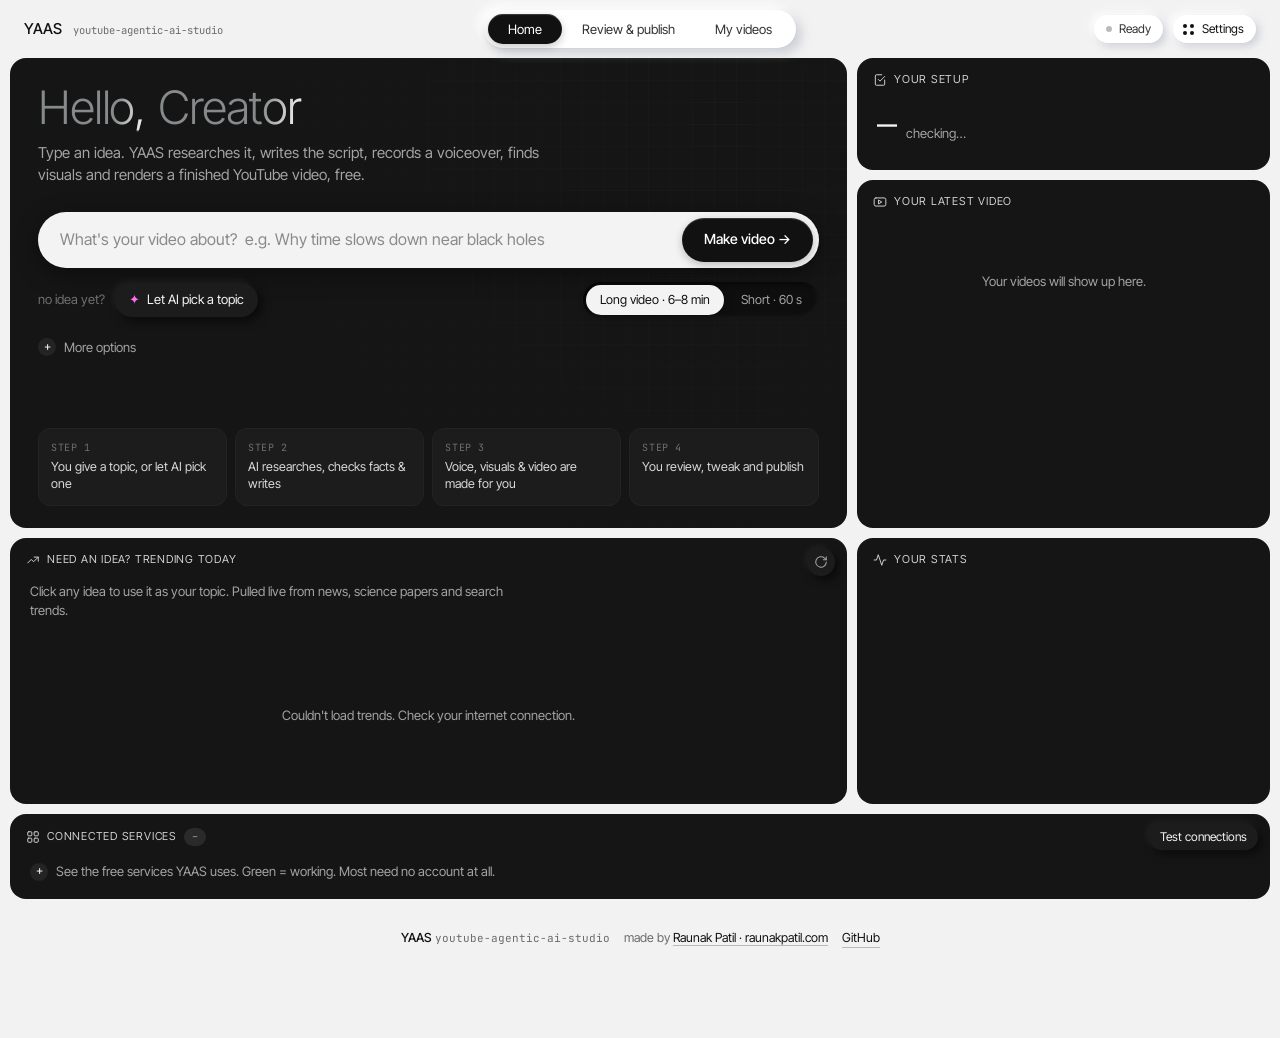
==== commit c1b609bd: "Add tests, CI and new screenshots; harden network + AI image handling - pytest suite (43 tests, offl" ====
--- a/gui_templates/index.html
+++ b/gui_templates/index.html
@@ -451,9 +451,11 @@
   position: fixed; bottom: 16px; left: 50%; transform: translateX(-50%) translateY(160%); z-index: 60;
   display: flex; gap: 8px; align-items: center; padding: 6px 6px 6px 16px; border-radius: 999px;
   background: var(--surface); box-shadow: var(--neu-out), 0 0 0 1px rgba(0,0,0,.05), 0 12px 40px rgba(0,0,0,.18);
-  transition: transform .5s var(--snap); font-size: 13px; color: #333; white-space: nowrap;
-}
-.savebar.show { transform: translateX(-50%); }
+  font-size: 13px; color: #333; white-space: nowrap;
+  visibility: hidden; opacity: 0;
+  transition: transform .5s var(--snap), opacity .3s, visibility 0s linear .5s;
+}
+.savebar.show { transform: translateX(-50%); visibility: visible; opacity: 1; transition: transform .5s var(--snap), opacity .3s; }
 .savebar .btn-dark { background: #111; color: #fff; box-shadow: var(--key); }
 .savebar .btn-light { color: #333; }
 .savebar i { width: 7px; height: 7px; border-radius: 50%; background: var(--pink); }
@@ -1059,7 +1061,11 @@
   $("#status-pill").className = "status-pill " + state;
   $("#status-text").textContent = d.uploading ? "Uploading…" : d.running ? "Making video…" : d.error ? "Last run failed" : "Ready";
   if (d.running) {
-    if (heroMode !== "running") setHero("running");
+    if (heroMode !== "running") {
+      setHero("running");
+      // page opened mid-run: show the topic once research has picked it
+      if ((d.stages || {}).research === "done") showTopic();
+    }
     renderRun(d);
     if (!es) startSSE();
   }
